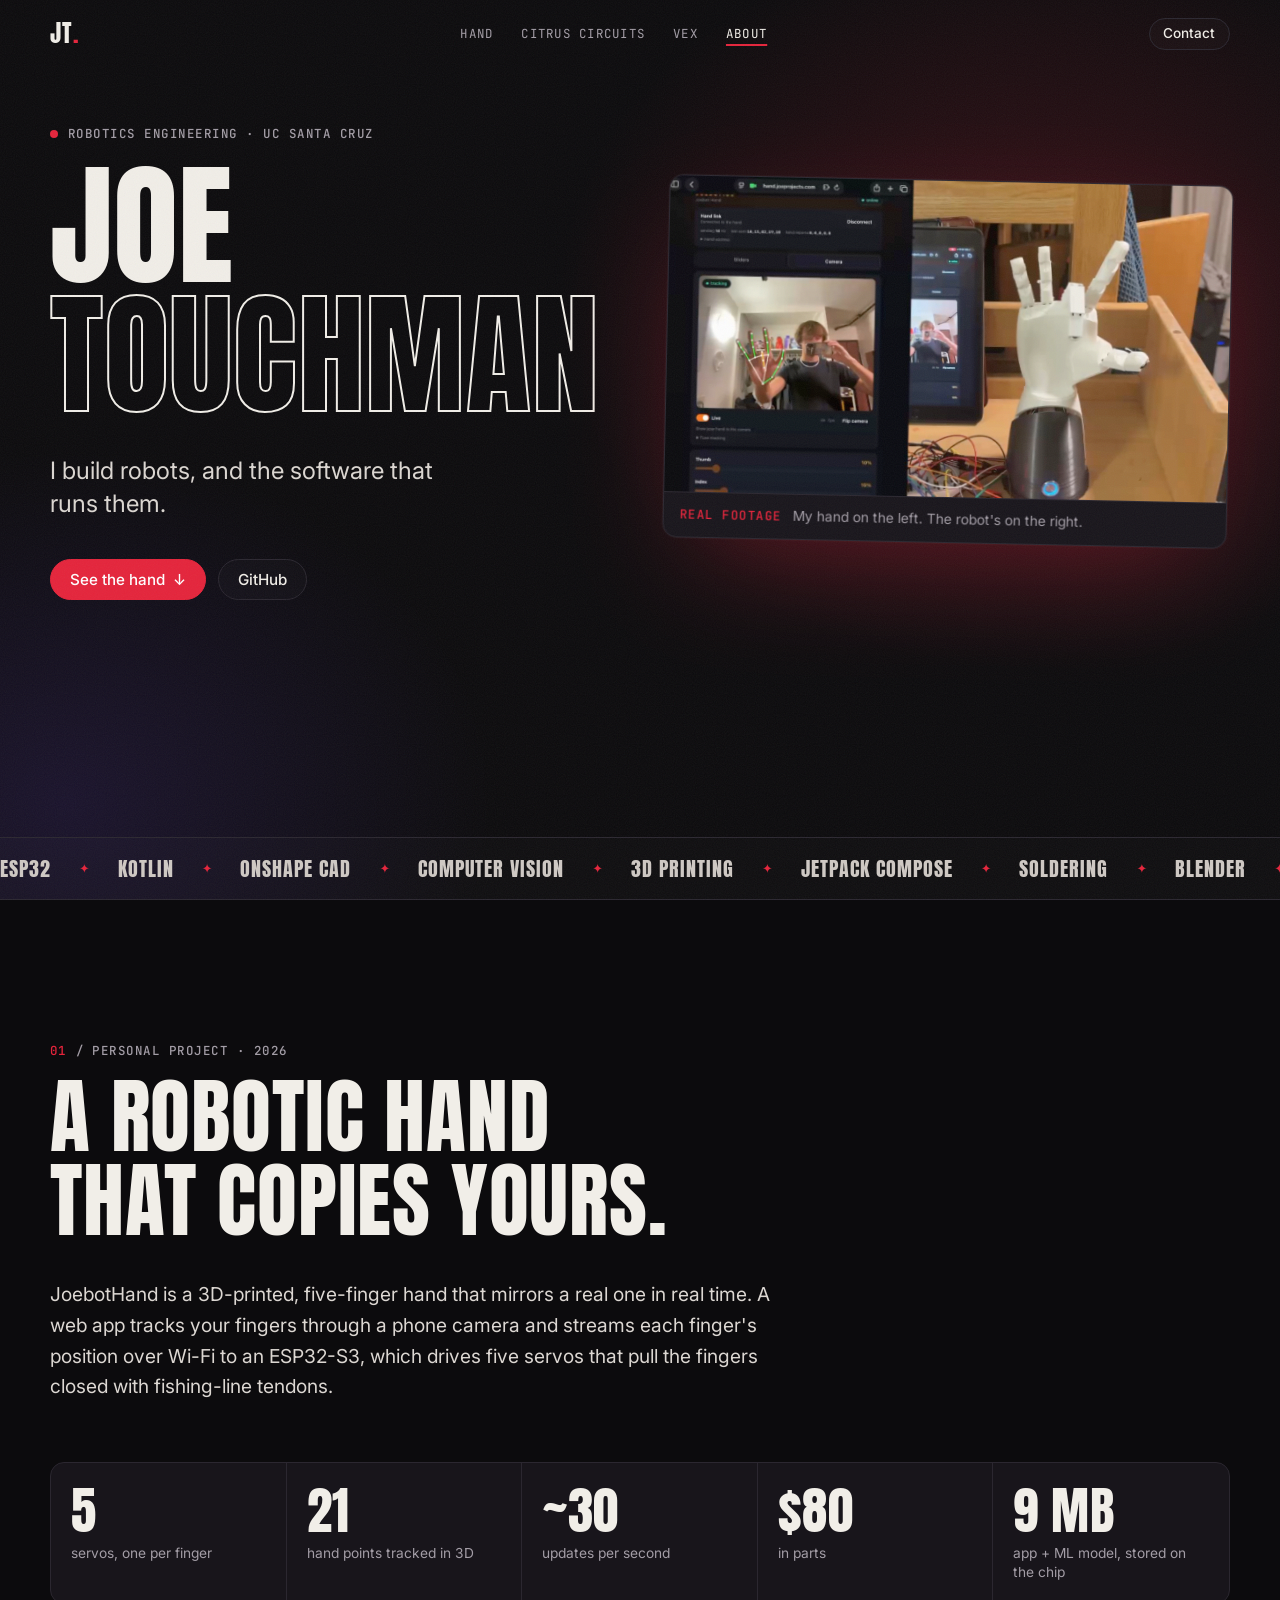
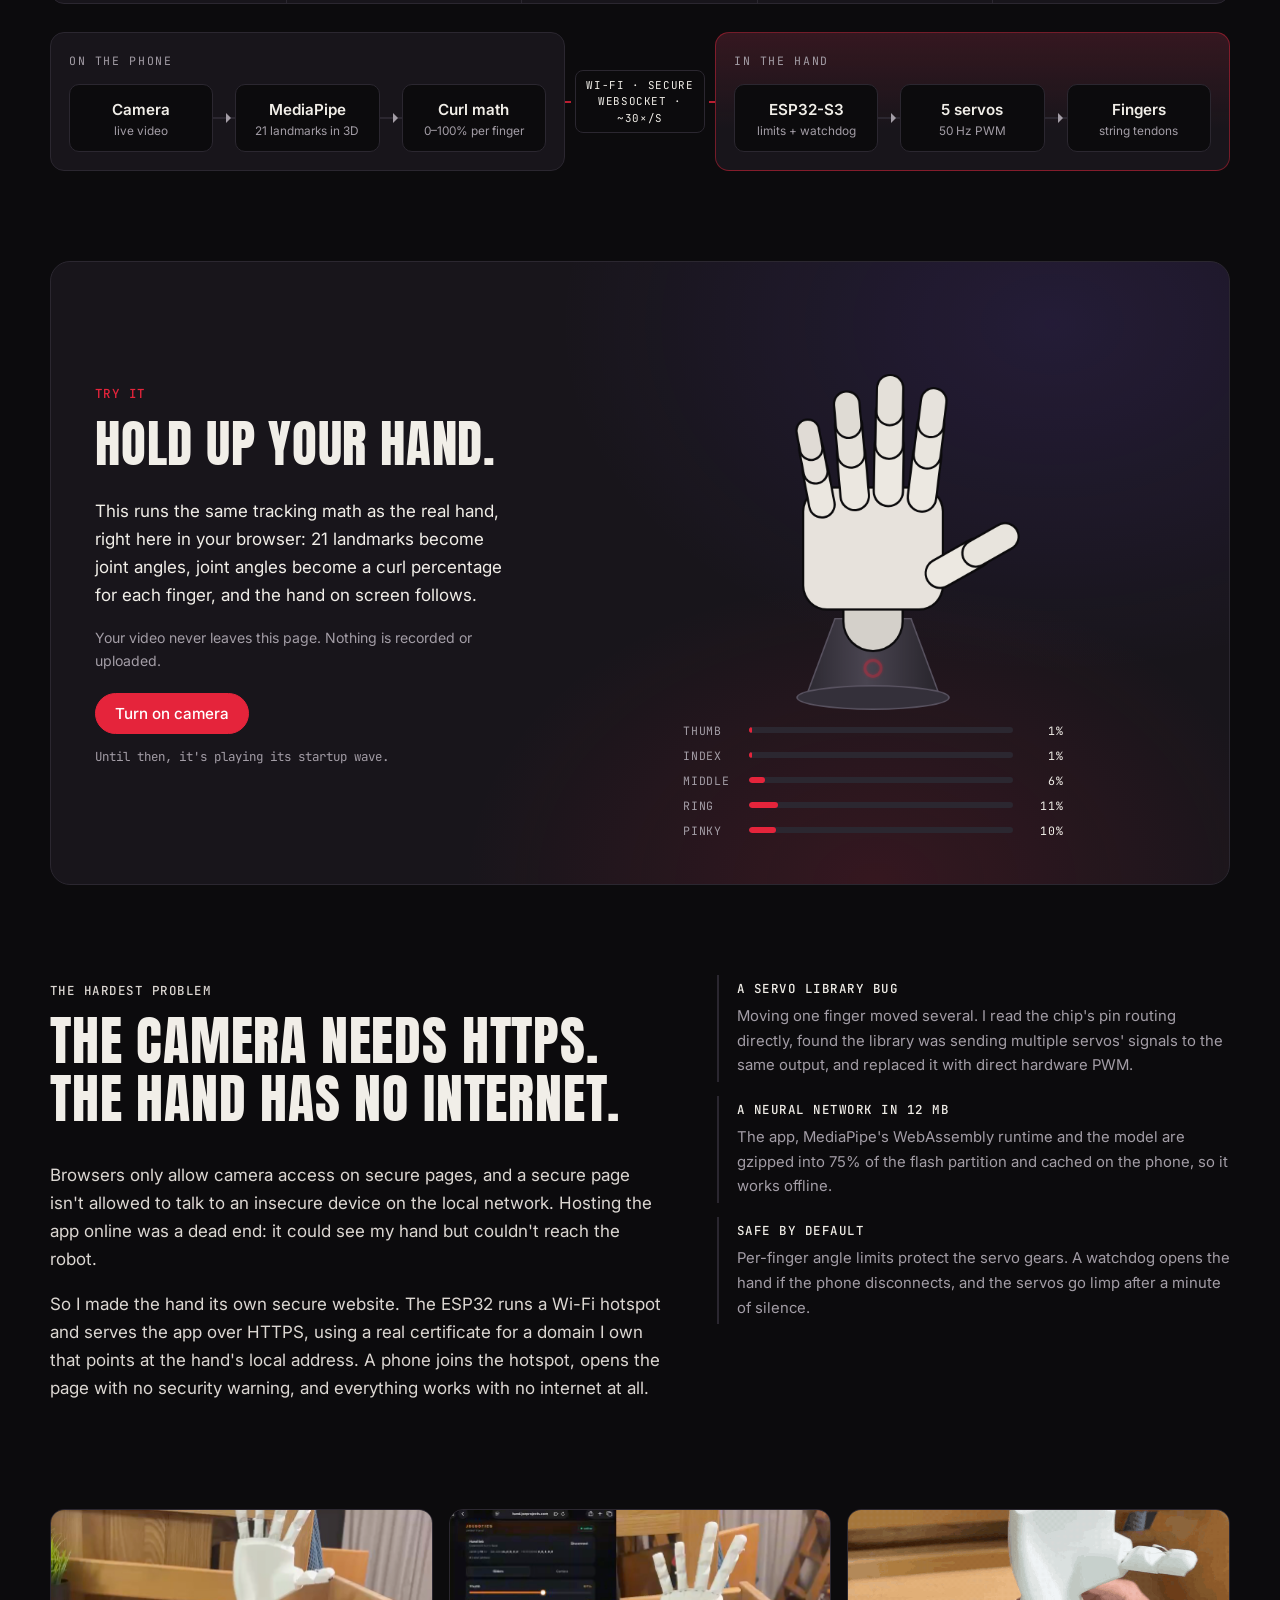
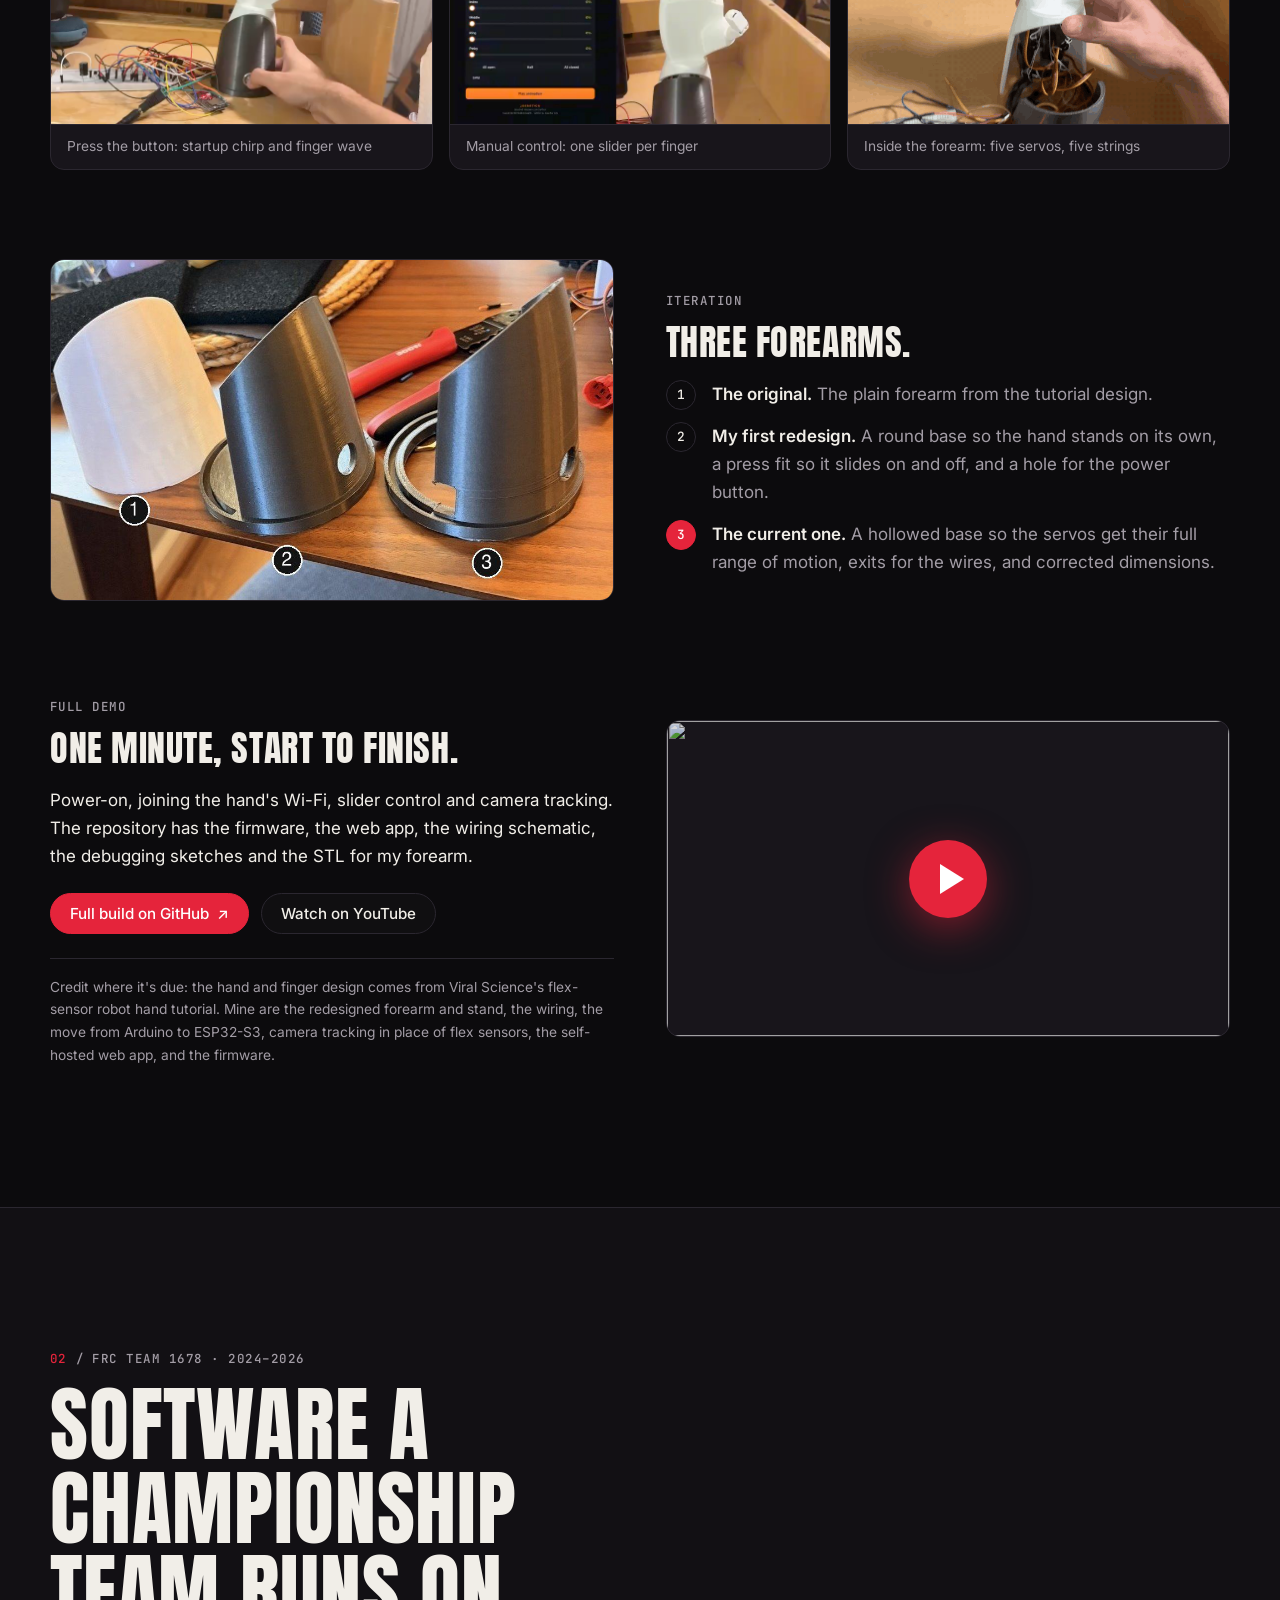
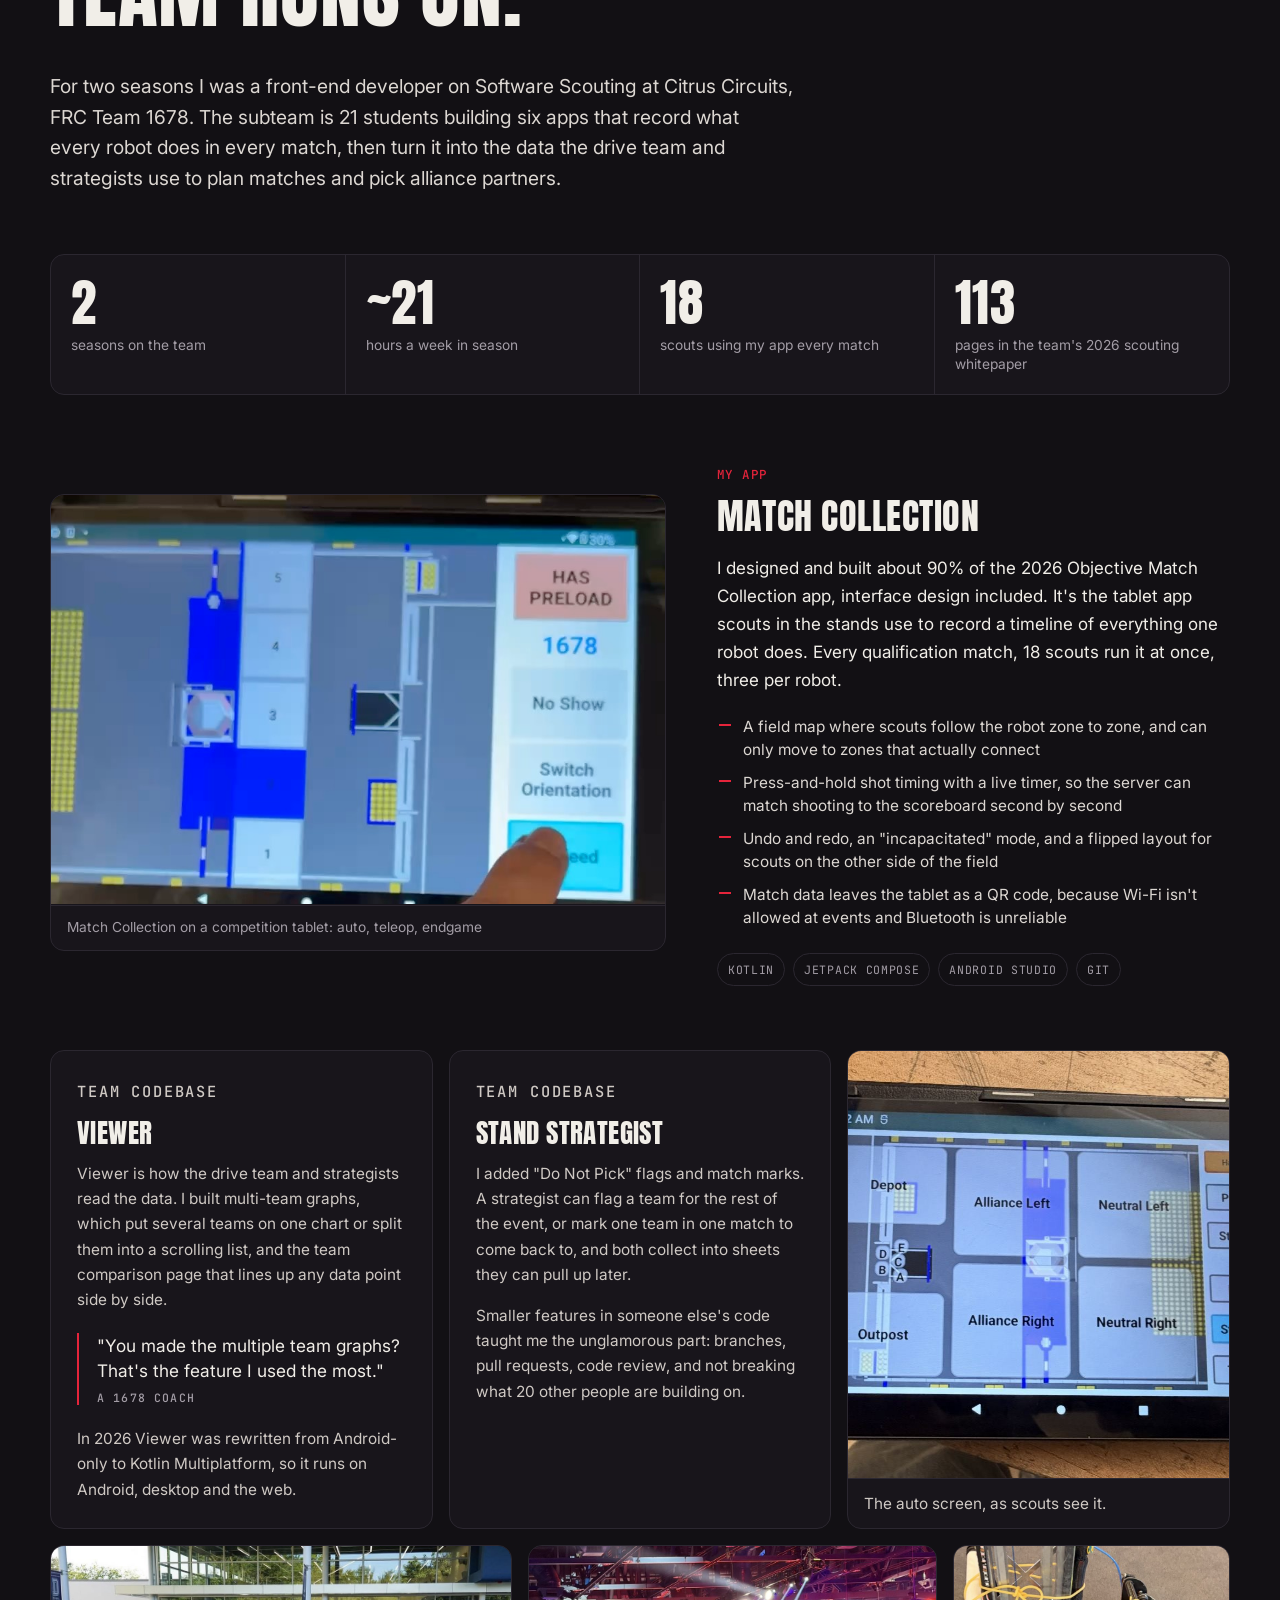
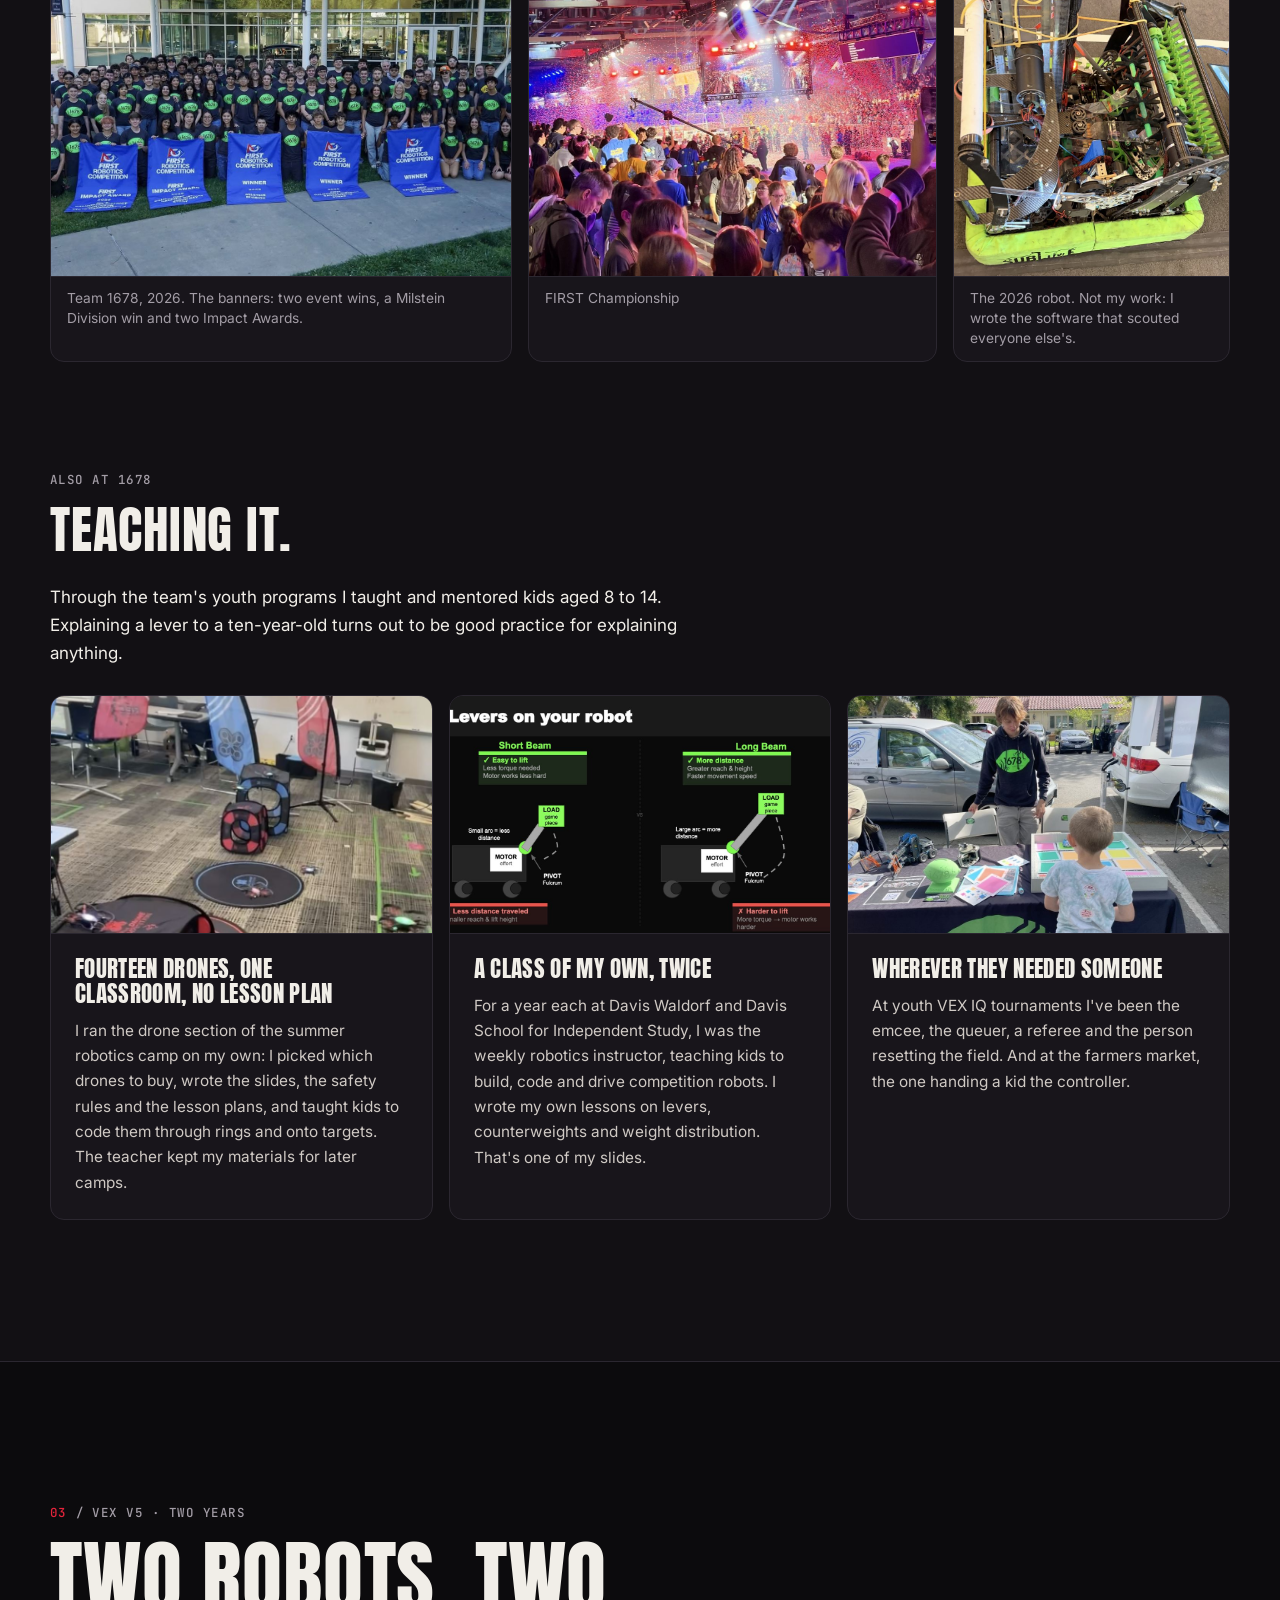
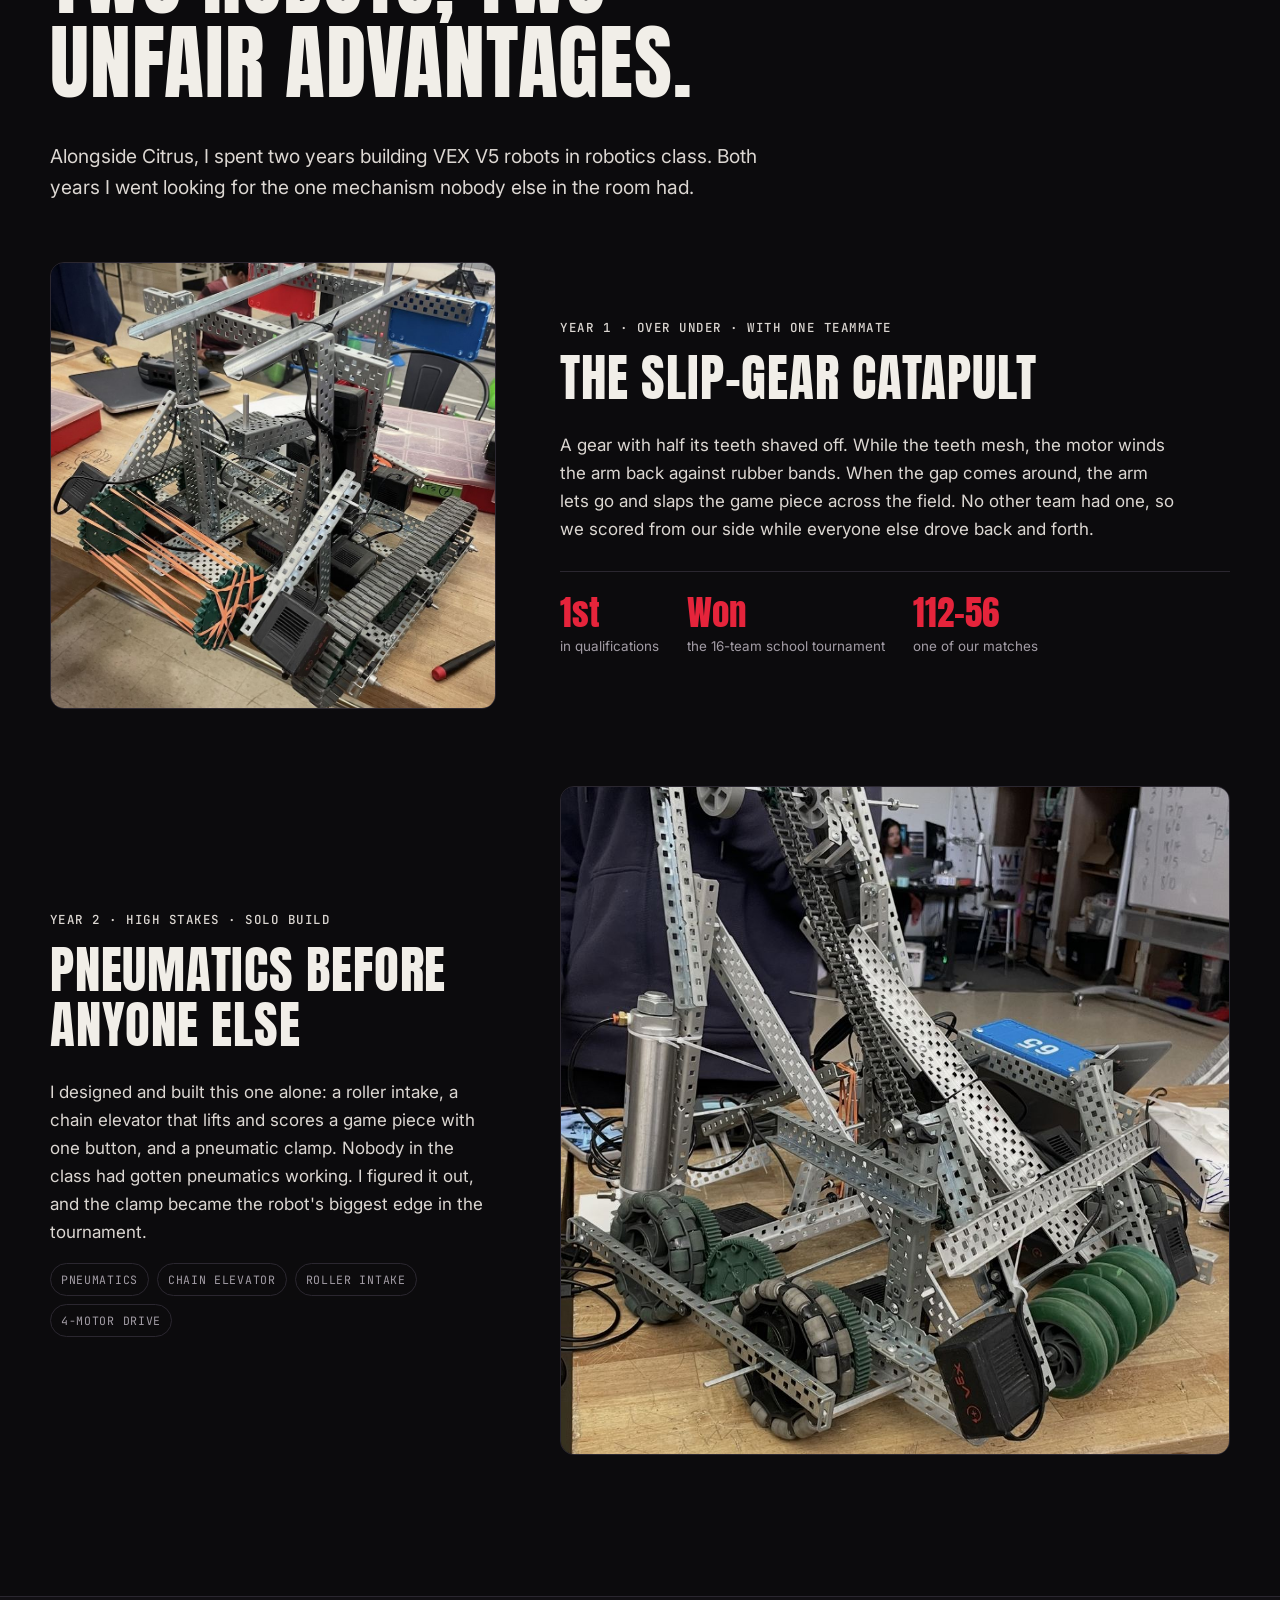
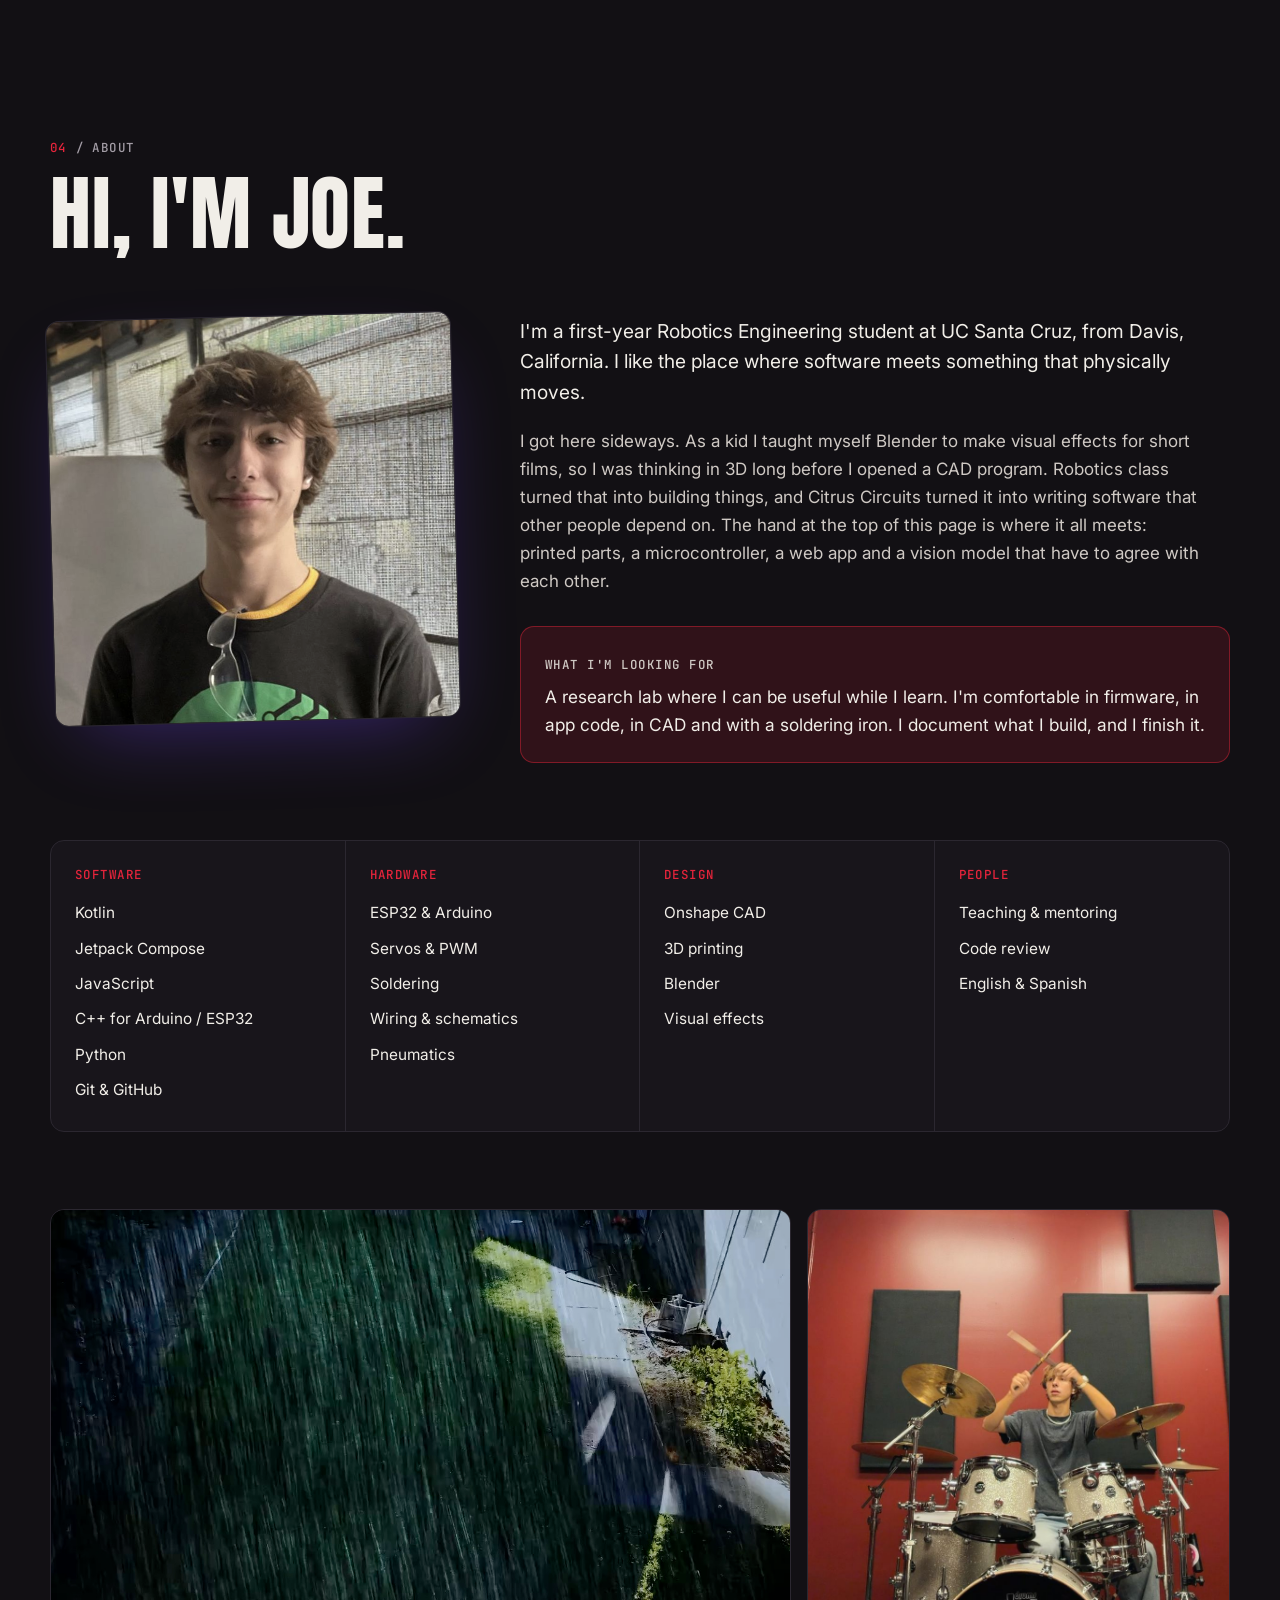
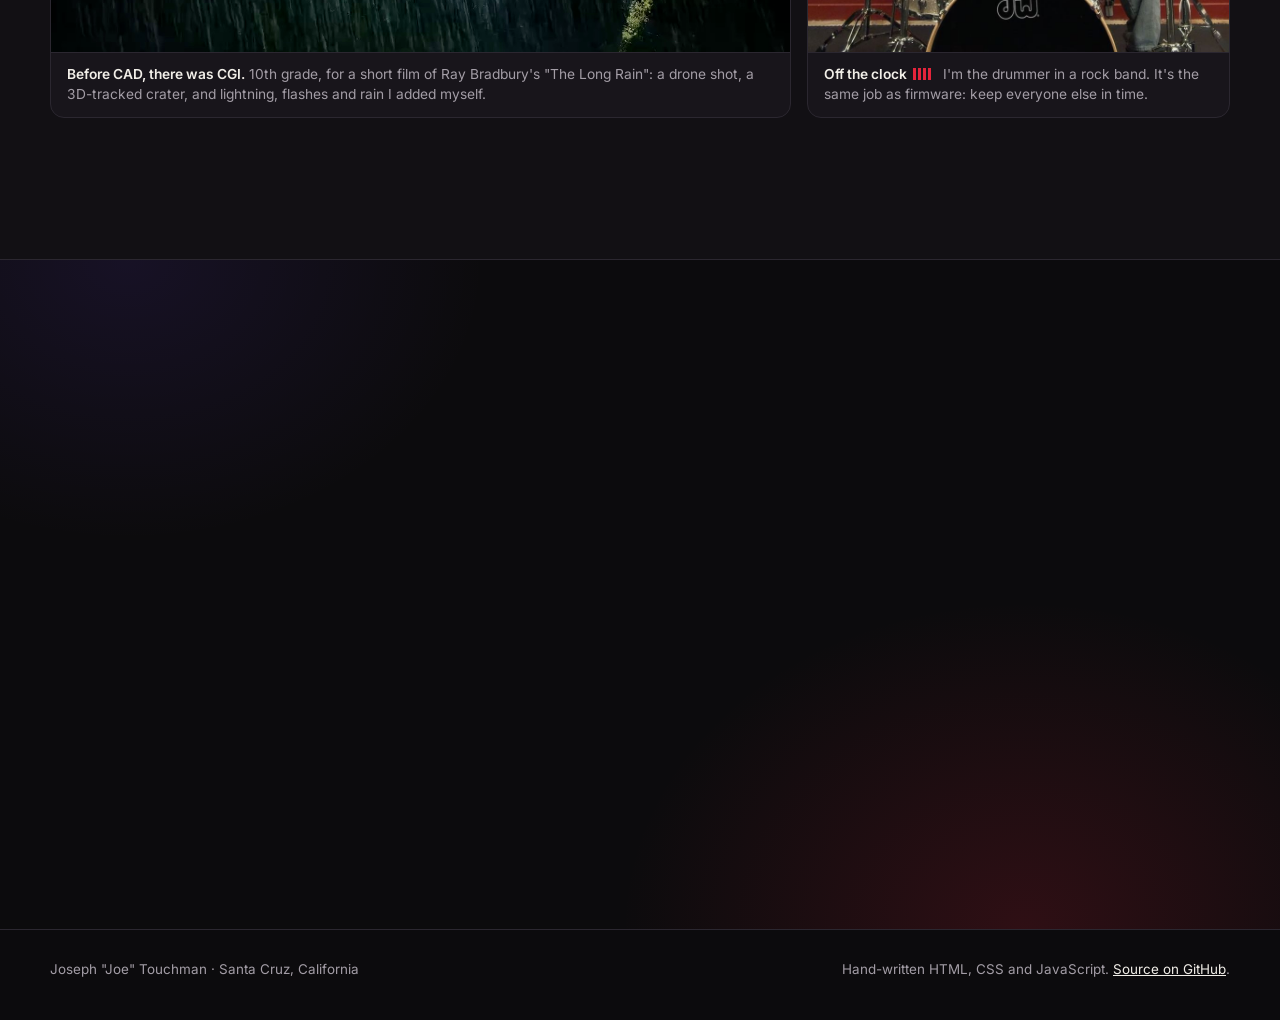
==== index.html @ 995a7f13 "Build the site: hero, JoebotHand, Citrus Circuits, VEX, about, contact Single static page in plain H" ====
<!doctype html>
<html lang="en">
<head>
  <meta charset="utf-8">
  <meta name="viewport" content="width=device-width, initial-scale=1">
  <title>Joe Touchman · Robotics</title>
  <meta name="description" content="Joe Touchman is a Robotics Engineering student at UC Santa Cruz. He built a robotic hand that copies yours in real time, and scouting software for FRC Team 1678 Citrus Circuits.">
  <link rel="canonical" href="https://joetouchman.com/">
  <meta property="og:type" content="website">
  <meta property="og:title" content="Joe Touchman · Robotics">
  <meta property="og:description" content="Robotics Engineering at UC Santa Cruz. I build robots, and the software that runs them.">
  <meta property="og:url" content="https://joetouchman.com/">
  <meta property="og:image" content="https://joetouchman.com/assets/img/og.jpg">
  <meta name="twitter:card" content="summary_large_image">
  <meta name="theme-color" content="#0c0b0d">
  <link rel="icon" href="data:image/svg+xml,%3Csvg xmlns='http://www.w3.org/2000/svg' viewBox='0 0 64 64'%3E%3Crect width='64' height='64' rx='12' fill='%230c0b0d'/%3E%3Ctext x='32' y='44' font-family='Impact,Arial Black,sans-serif' font-size='34' text-anchor='middle' fill='%23f1eee8'%3EJT%3C/text%3E%3Crect x='12' y='52' width='40' height='4' fill='%23e5243b'/%3E%3C/svg%3E">
  <link rel="preconnect" href="https://fonts.googleapis.com">
  <link rel="preconnect" href="https://fonts.gstatic.com" crossorigin>
  <link href="https://fonts.googleapis.com/css2?family=Anton&family=Inter:wght@400;500;600&family=JetBrains+Mono:wght@400;500&display=swap" rel="stylesheet">
  <link rel="stylesheet" href="css/style.css">
</head>
<body>
  <a class="skip" href="#hand">Skip to projects</a>
  <div class="progress" aria-hidden="true"><span id="progressBar"></span></div>

  <header class="nav" id="nav">
    <a class="nav__logo" href="#top" aria-label="Joe Touchman, back to top">JT<span>.</span></a>
    <nav class="nav__links" aria-label="Sections">
      <a href="#hand">Hand</a>
      <a href="#citrus">Citrus Circuits</a>
      <a href="#vex">VEX</a>
      <a href="#about">About</a>
    </nav>
    <a class="btn btn--small" href="#contact">Contact</a>
  </header>

  <main id="top">

    <!-- ============ HERO ============ -->
    <section class="hero">
      <div class="hero__glow" aria-hidden="true"></div>
      <div class="wrap hero__grid">
        <div class="hero__text">
          <p class="eyebrow"><span class="dot"></span>Robotics Engineering · UC Santa Cruz</p>
          <h1 class="hero__name">
            <span class="line"><span>Joe</span></span>
            <span class="line line--outline"><span>Touchman</span></span>
          </h1>
          <p class="hero__tag">I build robots, and the software that runs them.</p>
          <div class="hero__cta">
            <a class="btn btn--primary" href="#hand">See the hand <span aria-hidden="true">↓</span></a>
            <a class="btn" href="https://github.com/JoeTouchman" target="_blank" rel="noopener">GitHub</a>
            <a class="btn" data-link="email" hidden>Email</a>
            <a class="btn" data-link="resume" hidden target="_blank" rel="noopener">Resume</a>
          </div>
        </div>

        <figure class="hero__media frame">
          <video class="loop" autoplay muted loop playsinline preload="auto" poster="assets/video/hand-hero.jpg"
                 aria-label="Left: a phone app tracking my hand through its camera. Right: the robotic hand copying the same pose.">
            <source src="assets/video/hand-hero.mp4" type="video/mp4">
          </video>
          <figcaption><span class="tag">Real footage</span> My hand on the left. The robot's on the right.</figcaption>
        </figure>
      </div>

      <div class="ticker" aria-hidden="true">
        <div class="ticker__track">
          <span>ESP32</span><i>✦</i><span>Kotlin</span><i>✦</i><span>Onshape CAD</span><i>✦</i><span>Computer vision</span><i>✦</i><span>3D printing</span><i>✦</i><span>Jetpack Compose</span><i>✦</i><span>Soldering</span><i>✦</i><span>Blender</span><i>✦</i><span>Teaching</span><i>✦</i><span>Drums</span><i>✦</i>
          <span>ESP32</span><i>✦</i><span>Kotlin</span><i>✦</i><span>Onshape CAD</span><i>✦</i><span>Computer vision</span><i>✦</i><span>3D printing</span><i>✦</i><span>Jetpack Compose</span><i>✦</i><span>Soldering</span><i>✦</i><span>Blender</span><i>✦</i><span>Teaching</span><i>✦</i><span>Drums</span><i>✦</i>
        </div>
      </div>
    </section>

    <!-- ============ 01 HAND ============ -->
    <section class="section" id="hand">
      <div class="wrap">
        <header class="section__head reveal">
          <p class="index">01 <span>/ Personal project · 2026</span></p>
          <h2>A robotic hand that copies yours.</h2>
          <p class="lead">JoebotHand is a 3D-printed, five-finger hand that mirrors a real one in real time. A web app tracks your fingers through a phone camera and streams each finger's position over Wi-Fi to an ESP32-S3, which drives five servos that pull the fingers closed with fishing-line tendons.</p>
        </header>

        <ul class="stats reveal">
          <li><b data-count="5">5</b><span>servos, one per finger</span></li>
          <li><b data-count="21">21</b><span>hand points tracked in 3D</span></li>
          <li><b data-count="30" data-prefix="~">~30</b><span>updates per second</span></li>
          <li><b data-count="80" data-prefix="$">$80</b><span>in parts</span></li>
          <li><b data-count="9" data-suffix=" MB">9 MB</b><span>app + ML model, stored on the chip</span></li>
        </ul>

        <!-- pipeline -->
        <div class="flow reveal" role="img" aria-label="How it works: the phone camera feeds MediaPipe, which finds 21 hand landmarks. A curl calculation turns them into 0 to 100 percent per finger. That goes over Wi-Fi on a secure WebSocket about 30 times a second to the ESP32-S3, which drives five servos that pull the fingers with strings.">
          <div class="flow__lane">
            <p class="flow__title">On the phone</p>
            <div class="flow__row">
              <div class="node"><b>Camera</b><span>live video</span></div>
              <div class="arrow"></div>
              <div class="node"><b>MediaPipe</b><span>21 landmarks in 3D</span></div>
              <div class="arrow"></div>
              <div class="node"><b>Curl math</b><span>0–100% per finger</span></div>
            </div>
          </div>
          <div class="flow__link"><span>Wi-Fi · secure WebSocket · ~30×/s</span></div>
          <div class="flow__lane flow__lane--hot">
            <p class="flow__title">In the hand</p>
            <div class="flow__row">
              <div class="node"><b>ESP32-S3</b><span>limits + watchdog</span></div>
              <div class="arrow"></div>
              <div class="node"><b>5 servos</b><span>50 Hz PWM</span></div>
              <div class="arrow"></div>
              <div class="node"><b>Fingers</b><span>string tendons</span></div>
            </div>
          </div>
        </div>

        <!-- live demo -->
        <div class="demo reveal" id="try">
          <div class="demo__copy">
            <p class="tag tag--hot">Try it</p>
            <h3>Hold up your hand.</h3>
            <p>This runs the same tracking math as the real hand, right here in your browser: 21 landmarks become joint angles, joint angles become a curl percentage for each finger, and the hand on screen follows.</p>
            <p class="small">Your video never leaves this page. Nothing is recorded or uploaded.</p>
            <div class="demo__buttons">
              <button class="btn btn--primary" id="demoStart" type="button">Turn on camera</button>
              <button class="btn" id="demoStop" type="button" hidden>Stop</button>
            </div>
            <p class="demo__status" id="demoStatus" role="status">Until then, it's playing its startup wave.</p>
          </div>
          <div class="demo__stage">
            <div class="demo__cam frame" id="demoCamBox" hidden>
              <canvas id="demoCam" width="640" height="480" aria-label="Your camera with the tracked hand skeleton drawn on top"></canvas>
            </div>
            <div class="demo__robot">
              <canvas id="demoRobot" width="520" height="560" aria-label="A drawing of the robotic hand that copies your finger positions"></canvas>
              <ul class="bars" id="demoBars" aria-hidden="true">
                <li><span>Thumb</span><i><b></b></i><em>0%</em></li>
                <li><span>Index</span><i><b></b></i><em>0%</em></li>
                <li><span>Middle</span><i><b></b></i><em>0%</em></li>
                <li><span>Ring</span><i><b></b></i><em>0%</em></li>
                <li><span>Pinky</span><i><b></b></i><em>0%</em></li>
              </ul>
            </div>
          </div>
        </div>

        <!-- hardest problem -->
        <div class="problem reveal">
          <div class="problem__main">
            <p class="tag">The hardest problem</p>
            <h3>The camera needs HTTPS.<br>The hand has no internet.</h3>
            <p>Browsers only allow camera access on secure pages, and a secure page isn't allowed to talk to an insecure device on the local network. Hosting the app online was a dead end: it could see my hand but couldn't reach the robot.</p>
            <p>So I made the hand its own secure website. The ESP32 runs a Wi-Fi hotspot and serves the app over HTTPS, using a real certificate for a domain I own that points at the hand's local address. A phone joins the hotspot, opens the page with no security warning, and everything works with no internet at all.</p>
          </div>
          <div class="problem__side">
            <article>
              <h4>A servo library bug</h4>
              <p>Moving one finger moved several. I read the chip's pin routing directly, found the library was sending multiple servos' signals to the same output, and replaced it with direct hardware PWM.</p>
            </article>
            <article>
              <h4>A neural network in 12 MB</h4>
              <p>The app, MediaPipe's WebAssembly runtime and the model are gzipped into 75% of the flash partition and cached on the phone, so it works offline.</p>
            </article>
            <article>
              <h4>Safe by default</h4>
              <p>Per-finger angle limits protect the servo gears. A watchdog opens the hand if the phone disconnects, and the servos go limp after a minute of silence.</p>
            </article>
          </div>
        </div>

        <!-- media -->
        <div class="media3 reveal">
          <figure class="frame">
            <video class="loop" muted loop playsinline preload="none" poster="assets/video/hand-startup.jpg" aria-label="Pressing the button on the stand: the hand plays its startup wave.">
              <source src="assets/video/hand-startup.mp4" type="video/mp4">
            </video>
            <figcaption>Press the button: startup chirp and finger wave</figcaption>
          </figure>
          <figure class="frame">
            <video class="loop" muted loop playsinline preload="none" poster="assets/video/hand-sliders.jpg" aria-label="Moving finger sliders in the app while the robotic hand follows.">
              <source src="assets/video/hand-sliders.mp4" type="video/mp4">
            </video>
            <figcaption>Manual control: one slider per finger</figcaption>
          </figure>
          <figure class="frame">
            <img src="assets/img/hand-inside.gif" loading="lazy" width="560" height="315" alt="The hand lifted off the forearm, showing the five servos and their wiring inside.">
            <figcaption>Inside the forearm: five servos, five strings</figcaption>
          </figure>
        </div>

        <!-- iterations -->
        <div class="split reveal">
          <figure class="frame">
            <img src="assets/img/forearm-versions.jpg" loading="lazy" width="1012" height="612" alt="Three 3D-printed forearms side by side, numbered 1 to 3.">
          </figure>
          <div>
            <p class="tag">Iteration</p>
            <h3>Three forearms.</h3>
            <ol class="steps">
              <li><b>The original.</b> The plain forearm from the tutorial design.</li>
              <li><b>My first redesign.</b> A round base so the hand stands on its own, a press fit so it slides on and off, and a hole for the power button.</li>
              <li><b>The current one.</b> A hollowed base so the servos get their full range of motion, exits for the wires, and corrected dimensions.</li>
            </ol>
          </div>
        </div>

        <!-- video + links -->
        <div class="split split--flip reveal">
          <div>
            <p class="tag">Full demo</p>
            <h3>One minute, start to finish.</h3>
            <p>Power-on, joining the hand's Wi-Fi, slider control and camera tracking. The repository has the firmware, the web app, the wiring schematic, the debugging sketches and the STL for my forearm.</p>
            <div class="row">
              <a class="btn btn--primary" href="https://github.com/JoeTouchman/JoebotHand" target="_blank" rel="noopener">Full build on GitHub <span aria-hidden="true">↗</span></a>
              <a class="btn" href="https://youtu.be/8RsPFerTg4E" target="_blank" rel="noopener">Watch on YouTube</a>
            </div>
            <p class="credit">Credit where it's due: the hand and finger design comes from Viral Science's flex-sensor robot hand tutorial. Mine are the redesigned forearm and stand, the wiring, the move from Arduino to ESP32-S3, camera tracking in place of flex sensors, the self-hosted web app, and the firmware.</p>
          </div>
          <button class="yt frame" type="button" data-yt="8RsPFerTg4E" aria-label="Play the JoebotHand demo video">
            <img src="https://i.ytimg.com/vi/8RsPFerTg4E/maxresdefault.jpg" loading="lazy" alt="">
            <span class="yt__play" aria-hidden="true"></span>
          </button>
        </div>
      </div>
    </section>

    <!-- ============ 02 CITRUS ============ -->
    <section class="section section--alt" id="citrus">
      <div class="wrap">
        <header class="section__head reveal">
          <p class="index">02 <span>/ FRC Team 1678 · 2024–2026</span></p>
          <h2>Software a championship team runs on.</h2>
          <p class="lead">For two seasons I was a front-end developer on Software Scouting at Citrus Circuits, FRC Team 1678. The subteam is 21 students building six apps that record what every robot does in every match, then turn it into the data the drive team and strategists use to plan matches and pick alliance partners.</p>
        </header>

        <ul class="stats stats--4 reveal">
          <li><b data-count="2">2</b><span>seasons on the team</span></li>
          <li><b data-count="21" data-prefix="~">~21</b><span>hours a week in season</span></li>
          <li><b data-count="18">18</b><span>scouts using my app every match</span></li>
          <li><b data-count="113">113</b><span>pages in the team's 2026 scouting whitepaper</span></li>
        </ul>

        <div class="feature reveal">
          <figure class="frame">
            <video class="loop" muted loop playsinline preload="none" poster="assets/video/match-collection.jpg" aria-label="Using the Match Collection app on a tablet: tapping field zones in auto, holding the shoot button in teleop, then the endgame screen.">
              <source src="assets/video/match-collection.mp4" type="video/mp4">
            </video>
            <figcaption>Match Collection on a competition tablet: auto, teleop, endgame</figcaption>
          </figure>
          <div>
            <p class="tag tag--hot">My app</p>
            <h3>Match Collection</h3>
            <p>I designed and built about 90% of the 2026 Objective Match Collection app, interface design included. It's the tablet app scouts in the stands use to record a timeline of everything one robot does. Every qualification match, 18 scouts run it at once, three per robot.</p>
            <ul class="ticks">
              <li>A field map where scouts follow the robot zone to zone, and can only move to zones that actually connect</li>
              <li>Press-and-hold shot timing with a live timer, so the server can match shooting to the scoreboard second by second</li>
              <li>Undo and redo, an "incapacitated" mode, and a flipped layout for scouts on the other side of the field</li>
              <li>Match data leaves the tablet as a QR code, because Wi-Fi isn't allowed at events and Bluetooth is unreliable</li>
            </ul>
            <p class="chips"><span>Kotlin</span><span>Jetpack Compose</span><span>Android Studio</span><span>Git</span></p>
          </div>
        </div>

        <div class="cards reveal">
          <article class="card">
            <p class="tag">Team codebase</p>
            <h3>Viewer</h3>
            <p>Viewer is how the drive team and strategists read the data. I built multi-team graphs, which put several teams on one chart or split them into a scrolling list, and the team comparison page that lines up any data point side by side.</p>
            <blockquote>"You made the multiple team graphs? That's the feature I used the most."<cite>A 1678 coach</cite></blockquote>
            <p class="small">In 2026 Viewer was rewritten from Android-only to Kotlin Multiplatform, so it runs on Android, desktop and the web.</p>
          </article>
          <article class="card">
            <p class="tag">Team codebase</p>
            <h3>Stand Strategist</h3>
            <p>I added "Do Not Pick" flags and match marks. A strategist can flag a team for the rest of the event, or mark one team in one match to come back to, and both collect into sheets they can pull up later.</p>
            <p class="small">Smaller features in someone else's code taught me the unglamorous part: branches, pull requests, code review, and not breaking what 20 other people are building on.</p>
          </article>
          <article class="card card--photo">
            <img src="assets/img/mc-tablet.jpg" loading="lazy" width="1141" height="779" alt="A tablet running the Match Collection auto screen, showing the field divided into zones.">
            <p class="small">The auto screen, as scouts see it.</p>
          </article>
        </div>

        <div class="gallery reveal">
          <figure class="frame">
            <img src="assets/img/team-2026.jpg" loading="lazy" width="1200" height="792" alt="The 2026 Citrus Circuits team posing with five blue FIRST Robotics Competition banners.">
            <figcaption>Team 1678, 2026. The banners: two event wins, a Milstein Division win and two Impact Awards.</figcaption>
          </figure>
          <figure class="frame">
            <img src="assets/img/worlds.jpg" loading="lazy" width="1200" height="897" alt="Confetti falling over the crowd at the FIRST Championship.">
            <figcaption>FIRST Championship</figcaption>
          </figure>
          <figure class="frame">
            <img src="assets/img/robot-2026.jpg" loading="lazy" width="900" height="996" alt="The 2026 Citrus Circuits robot, seen from above.">
            <figcaption>The 2026 robot. Not my work: I wrote the software that scouted everyone else's.</figcaption>
          </figure>
        </div>

        <header class="sub reveal">
          <p class="tag">Also at 1678</p>
          <h3>Teaching it.</h3>
          <p>Through the team's youth programs I taught and mentored kids aged 8 to 14. Explaining a lever to a ten-year-old turns out to be good practice for explaining anything.</p>
        </header>

        <div class="cards cards--teach reveal">
          <article class="card">
            <img src="assets/img/drone-course.jpg" loading="lazy" width="800" height="1070" alt="A classroom drone course with arches, hoops and landing pads.">
            <h3>Fourteen drones, one classroom, no lesson plan</h3>
            <p>I ran the drone section of the summer robotics camp on my own: I picked which drones to buy, wrote the slides, the safety rules and the lesson plans, and taught kids to code them through rings and onto targets. The teacher kept my materials for later camps.</p>
          </article>
          <article class="card">
            <img src="assets/img/slide-levers.jpg" loading="lazy" width="1200" height="675" alt="One of my slides: a short arm is easy to lift but travels less, a long arm reaches further but needs more torque.">
            <h3>A class of my own, twice</h3>
            <p>For a year each at Davis Waldorf and Davis School for Independent Study, I was the weekly robotics instructor, teaching kids to build, code and drive competition robots. I wrote my own lessons on levers, counterweights and weight distribution. That's one of my slides.</p>
          </article>
          <article class="card">
            <img src="assets/img/outreach-market.jpg" loading="lazy" width="1000" height="741" alt="Me running a Citrus Circuits robotics table at a farmers market.">
            <h3>Wherever they needed someone</h3>
            <p>At youth VEX IQ tournaments I've been the emcee, the queuer, a referee and the person resetting the field. And at the farmers market, the one handing a kid the controller.</p>
          </article>
        </div>
      </div>
    </section>

    <!-- ============ 03 VEX ============ -->
    <section class="section" id="vex">
      <div class="wrap">
        <header class="section__head reveal">
          <p class="index">03 <span>/ VEX V5 · Two years</span></p>
          <h2>Two robots, two unfair advantages.</h2>
          <p class="lead">Alongside Citrus, I spent two years building VEX V5 robots in robotics class. Both years I went looking for the one mechanism nobody else in the room had.</p>
        </header>

        <div class="vex reveal">
          <article class="vexcard">
            <figure class="frame"><img src="assets/img/vex-y1.jpg" loading="lazy" width="1000" height="1121" alt="A VEX robot with tank treads and a rubber-band catapult."></figure>
            <div>
              <p class="tag">Year 1 · Over Under · with one teammate</p>
              <h3>The slip-gear catapult</h3>
              <p>A gear with half its teeth shaved off. While the teeth mesh, the motor winds the arm back against rubber bands. When the gap comes around, the arm lets go and slaps the game piece across the field. No other team had one, so we scored from our side while everyone else drove back and forth.</p>
              <ul class="results">
                <li><b>1st</b><span>in qualifications</span></li>
                <li><b>Won</b><span>the 16-team school tournament</span></li>
                <li><b>112–56</b><span>one of our matches</span></li>
              </ul>
            </div>
          </article>
          <article class="vexcard vexcard--flip">
            <figure class="frame"><img src="assets/img/vex-y2.jpg" loading="lazy" width="1000" height="1204" alt="A VEX robot with a chain elevator, a roller intake and a pneumatic cylinder."></figure>
            <div>
              <p class="tag">Year 2 · High Stakes · solo build</p>
              <h3>Pneumatics before anyone else</h3>
              <p>I designed and built this one alone: a roller intake, a chain elevator that lifts and scores a game piece with one button, and a pneumatic clamp. Nobody in the class had gotten pneumatics working. I figured it out, and the clamp became the robot's biggest edge in the tournament.</p>
              <p class="chips"><span>Pneumatics</span><span>Chain elevator</span><span>Roller intake</span><span>4-motor drive</span></p>
            </div>
          </article>
        </div>
      </div>
    </section>

    <!-- ============ 04 ABOUT ============ -->
    <section class="section section--alt" id="about">
      <div class="wrap">
        <header class="section__head reveal">
          <p class="index">04 <span>/ About</span></p>
          <h2>Hi, I'm Joe.</h2>
        </header>

        <div class="about reveal">
          <figure class="about__photo frame">
            <img src="assets/img/portrait.jpg" loading="lazy" width="720" height="720" alt="Joe Touchman in a Citrus Circuits 1678 shirt.">
          </figure>
          <div class="about__text">
            <p class="lead">I'm a first-year Robotics Engineering student at UC Santa Cruz, from Davis, California. I like the place where software meets something that physically moves.</p>
            <p>I got here sideways. As a kid I taught myself Blender to make visual effects for short films, so I was thinking in 3D long before I opened a CAD program. Robotics class turned that into building things, and Citrus Circuits turned it into writing software that other people depend on. The hand at the top of this page is where it all meets: printed parts, a microcontroller, a web app and a vision model that have to agree with each other.</p>
            <div class="looking">
              <p class="tag tag--hot">What I'm looking for</p>
              <p>A research lab where I can be useful while I learn. I'm comfortable in firmware, in app code, in CAD and with a soldering iron. I document what I build, and I finish it.</p>
            </div>
          </div>
        </div>

        <div class="toolbox reveal">
          <div>
            <h4>Software</h4>
            <ul><li>Kotlin</li><li>Jetpack Compose</li><li>JavaScript</li><li>C++ for Arduino / ESP32</li><li>Python</li><li>Git &amp; GitHub</li></ul>
          </div>
          <div>
            <h4>Hardware</h4>
            <ul><li>ESP32 &amp; Arduino</li><li>Servos &amp; PWM</li><li>Soldering</li><li>Wiring &amp; schematics</li><li>Pneumatics</li></ul>
          </div>
          <div>
            <h4>Design</h4>
            <ul><li>Onshape CAD</li><li>3D printing</li><li>Blender</li><li>Visual effects</li></ul>
          </div>
          <div>
            <h4>People</h4>
            <ul><li>Teaching &amp; mentoring</li><li>Code review</li><li>English &amp; Spanish</li></ul>
          </div>
        </div>

        <div class="offclock reveal">
          <figure class="frame offclock__vfx">
            <video class="loop" muted loop playsinline preload="none" poster="assets/video/vfx-lightning.jpg" aria-label="A drone shot of me being struck by computer-generated lightning in the rain.">
              <source src="assets/video/vfx-lightning.mp4" type="video/mp4">
            </video>
            <figcaption><b>Before CAD, there was CGI.</b> 10th grade, for a short film of Ray Bradbury's "The Long Rain": a drone shot, a 3D-tracked crater, and lightning, flashes and rain I added myself.</figcaption>
          </figure>
          <figure class="frame offclock__drums">
            <img src="assets/img/drums.jpg" loading="lazy" width="900" height="1125" alt="Joe playing a drum kit.">
            <figcaption><b>Off the clock</b><span class="eq" aria-hidden="true"><i></i><i></i><i></i><i></i></span> I'm the drummer in a rock band. It's the same job as firmware: keep everyone else in time.</figcaption>
          </figure>
        </div>
      </div>
    </section>

    <!-- ============ CONTACT ============ -->
    <section class="section contact" id="contact">
      <div class="wrap reveal">
        <p class="index">05 <span>/ Contact</span></p>
        <h2>Let's talk.</h2>
        <p class="lead">If you're reading this because I emailed you, thank you for clicking. A reply to that email is the best way to reach me.</p>
        <div class="row">
          <a class="btn btn--primary" data-link="email" hidden>Email me</a>
          <a class="btn" href="https://github.com/JoeTouchman" target="_blank" rel="noopener">GitHub <span aria-hidden="true">↗</span></a>
          <a class="btn" href="https://youtu.be/8RsPFerTg4E" target="_blank" rel="noopener">Hand demo <span aria-hidden="true">↗</span></a>
          <a class="btn" data-link="linkedin" hidden target="_blank" rel="noopener">LinkedIn <span aria-hidden="true">↗</span></a>
          <a class="btn" data-link="resume" hidden target="_blank" rel="noopener">Resume (PDF)</a>
        </div>
      </div>
    </section>
  </main>

  <footer class="footer">
    <div class="wrap">
      <p>Joseph "Joe" Touchman · Santa Cruz, California</p>
      <p>Hand-written HTML, CSS and JavaScript. <a href="https://github.com/JoeTouchman/joetouchman.com" target="_blank" rel="noopener">Source on GitHub</a>.</p>
    </div>
  </footer>

  <script src="js/main.js" defer></script>
  <script src="js/hand-demo.js" type="module"></script>
</body>
</html>
---- css/style.css ----
/* joetouchman.com
   Palette: near-black, bone white, one crimson accent, a little violet in the glows.
   Type: Anton (display), Inter (body), JetBrains Mono (labels). */

:root {
  --bg: #0c0b0d;
  --bg-alt: #121014;
  --surface: #18151b;
  --line: #2b2730;
  --text: #f1eee8;
  --muted: #a39da6;
  --accent: #e5243b;
  --accent-soft: rgba(229, 36, 59, .14);
  --violet: #7a4bff;
  --radius: 14px;
  --wrap: 1180px;
  --display: "Anton", "Impact", "Arial Narrow Bold", sans-serif;
  --body: "Inter", system-ui, -apple-system, "Segoe UI", sans-serif;
  --mono: "JetBrains Mono", ui-monospace, "SF Mono", Menlo, monospace;
}

*, *::before, *::after { box-sizing: border-box; }
html { scroll-behavior: smooth; scroll-padding-top: 84px; -webkit-text-size-adjust: 100%; }
body {
  margin: 0;
  background: var(--bg);
  color: var(--text);
  font-family: var(--body);
  font-size: 17px;
  line-height: 1.65;
  -webkit-font-smoothing: antialiased;
  overflow-x: hidden;
}
/* film grain over everything, very faint */
body::after {
  content: "";
  position: fixed; inset: 0;
  pointer-events: none;
  z-index: 100;
  opacity: .06;
  background-image: url("data:image/svg+xml,%3Csvg xmlns='http://www.w3.org/2000/svg' width='220' height='220'%3E%3Cfilter id='n'%3E%3CfeTurbulence type='fractalNoise' baseFrequency='.9' numOctaves='2' stitchTiles='stitch'/%3E%3C/filter%3E%3Crect width='100%25' height='100%25' filter='url(%23n)'/%3E%3C/svg%3E");
}
img, video, canvas { display: block; max-width: 100%; height: auto; }
a { color: inherit; }
p { margin: 0 0 1em; }
h1, h2, h3, h4 { margin: 0; font-weight: 400; }
ul, ol { margin: 0; padding: 0; list-style: none; }
::selection { background: var(--accent); color: #fff; }
:focus-visible { outline: 2px solid var(--accent); outline-offset: 3px; border-radius: 4px; }

.wrap { width: min(var(--wrap), 100% - 48px); margin-inline: auto; }
.skip { position: absolute; left: -999px; top: 8px; background: var(--text); color: var(--bg); padding: 8px 14px; border-radius: 8px; z-index: 200; }
.skip:focus { left: 8px; }

/* ---------- type ---------- */
h2 {
  font-family: var(--display);
  text-transform: uppercase;
  font-size: clamp(2.6rem, 6.4vw, 5.2rem);
  line-height: 1.02;
  letter-spacing: .01em;
  text-wrap: balance;
}
h3 {
  font-family: var(--display);
  text-transform: uppercase;
  font-size: clamp(1.6rem, 2.8vw, 2.3rem);
  line-height: 1.08;
  letter-spacing: .015em;
  margin-bottom: .5em;
  text-wrap: balance;
}
h4 { font-family: var(--mono); font-size: .78rem; font-weight: 500; text-transform: uppercase; letter-spacing: .12em; color: var(--muted); margin-bottom: .8em; }
.lead { font-size: clamp(1.08rem, 1.5vw, 1.28rem); line-height: 1.6; color: #dcd7d2; max-width: 62ch; }
.small { font-size: .88rem; color: var(--muted); }
.index, .eyebrow, .tag {
  font-family: var(--mono);
  font-size: .78rem;
  font-weight: 500;
  letter-spacing: .12em;
  text-transform: uppercase;
}
.index { color: var(--accent); margin-bottom: 1.1em; }
.index span { color: var(--muted); }
.tag { display: inline-block; color: var(--muted); margin-bottom: .9em; }
.tag--hot { color: var(--accent); }

/* ---------- buttons ---------- */
.btn {
  display: inline-flex; align-items: center; gap: .5em;
  padding: .78em 1.25em;
  border: 1px solid var(--line);
  border-radius: 999px;
  background: rgba(255, 255, 255, .02);
  color: var(--text);
  font: 500 .95rem/1 var(--body);
  text-decoration: none;
  cursor: pointer;
  transition: border-color .2s, background .2s, transform .2s, color .2s;
}
.btn:hover { border-color: var(--text); transform: translateY(-2px); }
.btn--primary { background: var(--accent); border-color: var(--accent); color: #fff; }
.btn--primary:hover { background: #ff3049; border-color: #ff3049; }
.btn--small { padding: .6em 1em; font-size: .85rem; }
.btn[hidden] { display: none; }
.row { display: flex; flex-wrap: wrap; gap: 12px; margin: 1.4em 0; }

/* ---------- progress + nav ---------- */
.progress { position: fixed; inset: 0 0 auto 0; height: 3px; z-index: 60; }
.progress span { display: block; height: 100%; width: 0; background: linear-gradient(90deg, var(--accent), var(--violet)); }
.nav {
  position: fixed; top: 0; left: 0; right: 0; z-index: 50;
  display: flex; align-items: center; justify-content: space-between; gap: 20px;
  padding: 14px max(24px, calc((100vw - var(--wrap)) / 2));
  transition: background .3s, border-color .3s, backdrop-filter .3s;
  border-bottom: 1px solid transparent;
}
.nav.is-stuck { background: rgba(12, 11, 13, .78); backdrop-filter: blur(14px); -webkit-backdrop-filter: blur(14px); border-color: var(--line); }
.nav__logo { font-family: var(--display); font-size: 1.5rem; letter-spacing: .04em; text-decoration: none; }
.nav__logo span { color: var(--accent); }
.nav__links { display: flex; gap: 28px; }
.nav__links a { font-family: var(--mono); font-size: .78rem; letter-spacing: .1em; text-transform: uppercase; text-decoration: none; color: var(--muted); transition: color .2s; }
.nav__links a:hover, .nav__links a.is-active { color: var(--text); }
.nav__links a.is-active { text-decoration: underline; text-decoration-color: var(--accent); text-underline-offset: 6px; text-decoration-thickness: 2px; }

/* ---------- frames (media) ---------- */
.frame {
  position: relative; margin: 0;
  border: 1px solid var(--line);
  border-radius: var(--radius);
  background: var(--surface);
  overflow: hidden;
}
.frame > img, .frame > video { width: 100%; }
.frame figcaption { padding: 12px 16px; font-size: .86rem; color: var(--muted); border-top: 1px solid var(--line); line-height: 1.45; }
.frame figcaption b { color: var(--text); font-weight: 600; }
.frame figcaption .tag { margin: 0 .6em 0 0; color: var(--accent); }

/* ---------- hero ---------- */
.hero { position: relative; min-height: 100svh; display: flex; flex-direction: column; justify-content: center; padding-top: 96px; overflow: hidden; }
.hero__glow {
  position: absolute; inset: -20%;
  background:
    radial-gradient(38% 42% at var(--mx, 72%) var(--my, 38%), rgba(229, 36, 59, .2), transparent 70%),
    radial-gradient(34% 40% at 18% 78%, rgba(122, 75, 255, .13), transparent 70%);
  pointer-events: none;
}
.hero__grid { position: relative; display: grid; grid-template-columns: minmax(0, 1fr) minmax(0, 1fr); gap: clamp(28px, 4vw, 64px); align-items: center; padding-block: 28px 56px; }
.eyebrow { display: flex; align-items: center; gap: 10px; color: var(--muted); margin-bottom: 1.6em; }
.dot { width: 8px; height: 8px; border-radius: 50%; background: var(--accent); box-shadow: 0 0 0 0 rgba(229, 36, 59, .7); animation: pulse 2s infinite; }
@keyframes pulse { to { box-shadow: 0 0 0 12px rgba(229, 36, 59, 0); } }
.hero__text { container-type: inline-size; }
.hero__name { font-family: var(--display); text-transform: uppercase; font-size: clamp(3.4rem, 9vw, 8rem); line-height: .9; letter-spacing: .005em; }
/* size the name so TOUCHMAN exactly fills its column (the word is about 4.1em wide) */
@supports (width: 1cqw) { .hero__name { font-size: min(calc(100cqw / 4.2), 11rem); } }
.hero__name .line { display: block; overflow: hidden; padding-bottom: .06em; }
.hero__name .line > span { display: block; transform: translateY(105%); animation: rise .9s cubic-bezier(.2, .8, .2, 1) forwards; }
.hero__name .line:nth-child(2) > span { animation-delay: .12s; }
.hero__name .line--outline { color: transparent; -webkit-text-stroke: 2px var(--text); }
@keyframes rise { to { transform: none; } }
.hero__tag { font-size: clamp(1.15rem, 1.9vw, 1.5rem); color: #dcd7d2; margin: 1.3em 0 1.6em; max-width: 26ch; line-height: 1.4; }
.hero__cta { display: flex; flex-wrap: wrap; gap: 12px; }
.hero__media { box-shadow: 0 40px 120px -30px rgba(229, 36, 59, .35), 0 0 0 1px rgba(255, 255, 255, .03); transform: rotate(1.2deg); transition: transform .5s cubic-bezier(.2, .8, .2, 1); }
.hero__media:hover { transform: rotate(0); }
.hero__media video { aspect-ratio: 16 / 9; object-fit: cover; }
.hero__text > *, .hero__media { opacity: 0; animation: fadeUp .8s .35s ease forwards; }
.hero__text > .hero__name { opacity: 1; animation: none; }
.hero__text > .hero__tag { animation-delay: .45s; }
.hero__text > .hero__cta { animation-delay: .55s; }
.hero__media { animation-name: fadeUpTilt; animation-delay: .5s; }
@keyframes fadeUp { from { opacity: 0; transform: translateY(18px); } to { opacity: 1; transform: none; } }
@keyframes fadeUpTilt { from { opacity: 0; transform: translateY(24px) rotate(0); } to { opacity: 1; transform: rotate(1.2deg); } }

.ticker { position: relative; border-block: 1px solid var(--line); background: rgba(255, 255, 255, .015); overflow: hidden; margin-top: auto; }
.ticker__track { display: flex; align-items: center; gap: 28px; width: max-content; padding: 14px 0; animation: marquee 38s linear infinite; }
.ticker span { font-family: var(--display); text-transform: uppercase; font-size: 1.25rem; letter-spacing: .05em; color: #cfc9c4; white-space: nowrap; }
.ticker i { font-style: normal; color: var(--accent); font-size: .8rem; }
@keyframes marquee { to { transform: translateX(-50%); } }

/* ---------- sections ---------- */
.section { padding: clamp(80px, 11vw, 150px) 0; position: relative; }
.section--alt { background: var(--bg-alt); border-block: 1px solid var(--line); }
.section__head { margin-bottom: clamp(36px, 5vw, 60px); }
.section__head h2 { margin-bottom: .45em; max-width: 16ch; }
.sub { margin: clamp(64px, 8vw, 110px) 0 28px; max-width: 62ch; }
.sub h3 { font-size: clamp(2rem, 4vw, 3.2rem); }

.reveal { opacity: 0; transform: translateY(28px); transition: opacity .8s ease, transform .8s cubic-bezier(.2, .8, .2, 1); }
.reveal.is-in { opacity: 1; transform: none; }

/* ---------- stats ---------- */
.stats { display: grid; grid-template-columns: repeat(5, 1fr); border: 1px solid var(--line); border-radius: var(--radius); overflow: hidden; background: var(--surface); margin-bottom: 28px; }
.stats--4 { grid-template-columns: repeat(4, 1fr); }
.stats li { padding: 22px 20px 20px; border-right: 1px solid var(--line); }
.stats li:last-child { border-right: 0; }
.stats b { display: block; font-family: var(--display); font-weight: 400; font-size: clamp(2.2rem, 4vw, 3.4rem); line-height: 1; letter-spacing: .01em; }
.stats span { display: block; margin-top: 8px; font-size: .86rem; color: var(--muted); line-height: 1.4; }

/* ---------- pipeline ---------- */
.flow { display: grid; grid-template-columns: 1fr auto 1fr; align-items: stretch; gap: 0; margin-bottom: clamp(56px, 7vw, 96px); }
.flow__lane { border: 1px solid var(--line); border-radius: var(--radius); padding: 18px; background: var(--surface); }
.flow__lane--hot { border-color: rgba(229, 36, 59, .45); background: linear-gradient(180deg, var(--accent-soft), transparent 70%), var(--surface); }
.flow__title { font-family: var(--mono); font-size: .72rem; letter-spacing: .14em; text-transform: uppercase; color: var(--muted); margin-bottom: 14px; }
.flow__row { display: flex; align-items: center; gap: 0; }
.node { flex: 1; min-width: 0; padding: 12px 10px; border: 1px solid var(--line); border-radius: 10px; background: var(--bg); text-align: center; }
.node b { display: block; font-weight: 600; font-size: .95rem; }
.node span { display: block; font-size: .74rem; color: var(--muted); line-height: 1.3; margin-top: 2px; }
.arrow { flex: 0 0 22px; height: 2px; background: var(--line); position: relative; }
.arrow::after { content: ""; position: absolute; right: -1px; top: -4px; border: 5px solid transparent; border-left-color: var(--muted); }
.flow__link { display: flex; align-items: center; justify-content: center; padding: 0 6px; position: relative; min-width: 150px; }
.flow__link::before { content: ""; position: absolute; left: 0; right: 0; top: 50%; border-top: 2px dashed var(--accent); opacity: .8; animation: dash 1.2s linear infinite; background: none; }
.flow__link span { position: relative; font-family: var(--mono); font-size: .68rem; letter-spacing: .06em; text-transform: uppercase; color: var(--text); background: var(--bg); border: 1px solid var(--line); padding: 6px 8px; border-radius: 8px; text-align: center; line-height: 1.5; max-width: 130px; }
@keyframes dash { to { transform: translateX(8px); } }

/* ---------- live demo ---------- */
.demo { display: grid; grid-template-columns: minmax(0, 4fr) minmax(0, 6fr); gap: clamp(24px, 4vw, 56px); align-items: center; padding: clamp(22px, 3.5vw, 44px); border: 1px solid var(--line); border-radius: calc(var(--radius) + 6px); background: radial-gradient(60% 80% at 85% 10%, rgba(122, 75, 255, .12), transparent 70%), radial-gradient(50% 70% at 70% 100%, var(--accent-soft), transparent 70%), var(--surface); margin-bottom: clamp(56px, 7vw, 96px); }
.demo__copy h3 { font-size: clamp(2rem, 4vw, 3.2rem); }
.demo__buttons { display: flex; gap: 12px; flex-wrap: wrap; margin: 1.2em 0 .8em; }
.demo__status { font-family: var(--mono); font-size: .78rem; color: var(--muted); min-height: 1.6em; margin: 0; }
.demo__status.is-err { color: #ff7a8a; }
.demo__stage { display: flex; gap: 16px; align-items: stretch; justify-content: center; }
.demo__cam { flex: 1 1 50%; align-self: center; }
.demo__cam[hidden] { display: none; }
.demo__cam canvas { width: 100%; }
.demo__robot { flex: 1 1 50%; max-width: 380px; }
.demo__robot canvas { width: 100%; }
.bars { display: grid; gap: 6px; margin-top: 6px; }
.bars li { display: grid; grid-template-columns: 56px 1fr 40px; gap: 10px; align-items: center; font-family: var(--mono); font-size: .72rem; color: var(--muted); text-transform: uppercase; letter-spacing: .06em; }
.bars i { height: 6px; border-radius: 3px; background: var(--line); overflow: hidden; }
.bars b { display: block; height: 100%; width: 0; background: var(--accent); border-radius: 3px; }
.bars em { font-style: normal; text-align: right; color: var(--text); }

/* ---------- hardest problem ---------- */
.problem { display: grid; grid-template-columns: minmax(0, 6fr) minmax(0, 5fr); gap: clamp(28px, 4vw, 64px); margin-bottom: clamp(56px, 7vw, 96px); }
.problem__main h3 { font-size: clamp(2rem, 4.2vw, 3.4rem); margin-bottom: .6em; }
.problem__main p { color: #dcd7d2; max-width: 58ch; }
.problem__side { display: grid; gap: 14px; align-content: start; }
.problem__side article { border-left: 2px solid var(--line); padding: 4px 0 4px 18px; transition: border-color .3s; }
.problem__side article:hover { border-color: var(--accent); }
.problem__side h4 { color: var(--text); margin-bottom: .4em; }
.problem__side p { font-size: .93rem; color: var(--muted); margin: 0; }

/* ---------- grids ---------- */
.media3 { display: grid; grid-template-columns: repeat(3, 1fr); gap: 16px; margin-bottom: clamp(56px, 7vw, 96px); }
.media3 video, .media3 img { aspect-ratio: 16 / 9; object-fit: cover; }
.split { display: grid; grid-template-columns: 1fr 1fr; gap: clamp(28px, 4vw, 64px); align-items: center; margin-bottom: clamp(56px, 7vw, 96px); }
.split:last-child { margin-bottom: 0; }
.steps { counter-reset: s; display: grid; gap: 14px; }
.steps li { counter-increment: s; position: relative; padding-left: 46px; color: var(--muted); }
.steps li b { color: var(--text); font-weight: 600; }
.steps li::before { content: counter(s); position: absolute; left: 0; top: 0; width: 30px; height: 30px; display: grid; place-items: center; border: 1px solid var(--line); border-radius: 50%; font: 500 .8rem var(--mono); color: var(--text); }
.steps li:last-child::before { background: var(--accent); border-color: var(--accent); color: #fff; }
.credit { font-size: .86rem; color: var(--muted); border-top: 1px solid var(--line); padding-top: 1.2em; margin: 1.6em 0 0; }

.yt { display: block; padding: 0; cursor: pointer; aspect-ratio: 16 / 9; width: 100%; }
.yt img { width: 100%; height: 100%; object-fit: cover; opacity: .82; transition: opacity .3s, transform .6s; }
.yt:hover img { opacity: 1; transform: scale(1.03); }
.yt__play { position: absolute; left: 50%; top: 50%; width: 78px; height: 78px; margin: -39px 0 0 -39px; border-radius: 50%; background: var(--accent); box-shadow: 0 10px 40px rgba(229, 36, 59, .5); transition: transform .25s; }
.yt__play::after { content: ""; position: absolute; left: 31px; top: 24px; border: 15px solid transparent; border-left: 24px solid #fff; border-right: 0; }
.yt:hover .yt__play { transform: scale(1.08); }
.yt iframe { position: absolute; inset: 0; width: 100%; height: 100%; border: 0; }

/* ---------- citrus ---------- */
.feature { display: grid; grid-template-columns: minmax(0, 6fr) minmax(0, 5fr); gap: clamp(28px, 4vw, 64px); align-items: center; margin: clamp(40px, 5vw, 64px) 0; }
.feature video { aspect-ratio: 3 / 2; object-fit: cover; }
.ticks { display: grid; gap: 10px; margin: 1.2em 0 1.4em; }
.ticks li { position: relative; padding-left: 26px; color: #dcd7d2; font-size: .96rem; line-height: 1.5; }
.ticks li::before { content: ""; position: absolute; left: 2px; top: .62em; width: 12px; height: 2px; background: var(--accent); }
.chips { display: flex; flex-wrap: wrap; gap: 8px; margin: 0; }
.chips span { font-family: var(--mono); font-size: .72rem; letter-spacing: .06em; text-transform: uppercase; padding: 6px 10px; border: 1px solid var(--line); border-radius: 999px; color: var(--muted); }

.cards { display: grid; grid-template-columns: repeat(3, 1fr); gap: 16px; }
.card { border: 1px solid var(--line); border-radius: var(--radius); background: var(--surface); padding: 26px; transition: border-color .3s, transform .3s; }
.card:hover { border-color: #46404d; transform: translateY(-4px); }
.card h3 { font-size: 1.7rem; }
.card p { color: #cfc9c4; font-size: .96rem; }
.card p:last-child { margin-bottom: 0; }
.card--photo { padding: 0; overflow: hidden; display: flex; flex-direction: column; }
.card--photo img { width: 100%; flex: 1; object-fit: cover; min-height: 200px; }
.card--photo .small { padding: 12px 16px; margin: 0; border-top: 1px solid var(--line); }
blockquote { margin: 1.2em 0; padding: 0 0 0 18px; border-left: 2px solid var(--accent); font-size: 1.08rem; line-height: 1.45; color: var(--text); }
blockquote cite { display: block; margin-top: .6em; font: 500 .72rem var(--mono); letter-spacing: .1em; text-transform: uppercase; color: var(--muted); }

.gallery { display: grid; grid-template-columns: 1.5fr 1.33fr .9fr; gap: 16px; margin-top: 16px; }
.gallery .frame { display: flex; flex-direction: column; }
.gallery img { height: clamp(220px, 26vw, 330px); width: 100%; object-fit: cover; flex: none; }
.gallery figcaption { flex: 1; }

.cards--teach .card { padding: 0; overflow: hidden; }
.cards--teach img { width: 100%; aspect-ratio: 16 / 10; object-fit: cover; border-bottom: 1px solid var(--line); }
.cards--teach h3 { font-size: 1.45rem; padding: 22px 24px 0; }
.cards--teach p { padding: 0 24px 24px; }

/* ---------- vex ---------- */
.vex { display: grid; gap: clamp(40px, 6vw, 88px); }
.vexcard { display: grid; grid-template-columns: minmax(0, 4fr) minmax(0, 6fr); gap: clamp(28px, 5vw, 72px); align-items: center; }
.vexcard--flip .frame { order: 2; }
.vexcard img { aspect-ratio: 5 / 5; object-fit: cover; }
.vexcard h3 { font-size: clamp(2rem, 4vw, 3.2rem); }
.vexcard p { color: #dcd7d2; max-width: 56ch; }
.results { display: flex; flex-wrap: wrap; gap: 28px; margin-top: 1.6em; padding-top: 1.4em; border-top: 1px solid var(--line); }
.results b { display: block; font-family: var(--display); font-weight: 400; font-size: 2.2rem; line-height: 1; color: var(--accent); }
.results span { font-size: .84rem; color: var(--muted); }

/* ---------- about ---------- */
.about { display: grid; grid-template-columns: minmax(0, 4fr) minmax(0, 7fr); gap: clamp(28px, 5vw, 72px); align-items: start; }
.about__photo { transform: rotate(-1.5deg); box-shadow: 0 30px 80px -30px rgba(122, 75, 255, .4); }
.about__photo img { aspect-ratio: 1; object-fit: cover; filter: grayscale(.25) contrast(1.05); transition: filter .4s; }
.about__photo:hover img { filter: none; }
.about__text p { color: #cfc9c4; max-width: 62ch; }
.about__text .lead { color: var(--text); }
.looking { margin-top: 1.8em; padding: 22px 24px; border: 1px solid rgba(229, 36, 59, .45); border-radius: var(--radius); background: var(--accent-soft); }
.looking p:last-child { margin: 0; color: var(--text); font-size: 1.08rem; }
.looking .tag { margin-bottom: .6em; }

.toolbox { display: grid; grid-template-columns: repeat(4, 1fr); gap: 0; margin: clamp(48px, 6vw, 80px) 0; border: 1px solid var(--line); border-radius: var(--radius); background: var(--surface); }
.toolbox > div { padding: 24px; border-right: 1px solid var(--line); }
.toolbox > div:last-child { border-right: 0; }
.toolbox li { padding: 5px 0; font-size: .96rem; }
.toolbox h4 { color: var(--accent); }

.offclock { display: grid; grid-template-columns: 1.75fr 1fr; gap: 16px; align-items: stretch; }
.offclock .frame { display: flex; flex-direction: column; }
.offclock video, .offclock img { flex: 1; width: 100%; height: 100%; min-height: 0; object-fit: cover; }
.offclock__vfx video { aspect-ratio: 16 / 9; }
.offclock__drums img { aspect-ratio: 4 / 4.2; object-position: 50% 35%; }
.eq { display: inline-flex; gap: 2px; align-items: flex-end; height: 12px; margin: 0 8px 0 6px; vertical-align: -1px; }
.eq i { width: 3px; background: var(--accent); animation: eq 1s ease-in-out infinite; transform-origin: bottom; height: 100%; }
.eq i:nth-child(2) { animation-delay: -.3s; } .eq i:nth-child(3) { animation-delay: -.6s; } .eq i:nth-child(4) { animation-delay: -.15s; }
@keyframes eq { 0%, 100% { transform: scaleY(.25); } 50% { transform: scaleY(1); } }

/* ---------- contact + footer ---------- */
.contact { text-align: left; overflow: hidden; }
.contact::before { content: ""; position: absolute; inset: 0; background: radial-gradient(45% 70% at 80% 100%, rgba(229, 36, 59, .16), transparent 70%), radial-gradient(40% 60% at 10% 0%, rgba(122, 75, 255, .1), transparent 70%); pointer-events: none; }
.contact .wrap { position: relative; }
.contact h2 { font-size: clamp(4rem, 13vw, 11rem); margin-bottom: .2em; }
.footer { border-top: 1px solid var(--line); padding: 28px 0 40px; font-size: .84rem; color: var(--muted); }
.footer .wrap { display: flex; justify-content: space-between; flex-wrap: wrap; gap: 8px 24px; }
.footer p { margin: 0; }
.footer a { color: var(--text); }

/* ---------- responsive ---------- */
@media (max-width: 980px) {
  .hero__grid, .demo, .problem, .split, .feature, .vexcard, .about { grid-template-columns: 1fr; }
  .hero { padding-top: 84px; }
  .hero__media { transform: none; }
  @keyframes fadeUpTilt { from { opacity: 0; transform: translateY(24px); } to { opacity: 1; transform: none; } }
  .stats, .stats--4 { grid-template-columns: repeat(2, 1fr); }
  .stats li { border-bottom: 1px solid var(--line); }
  .stats li:nth-child(2n) { border-right: 0; }
  .stats li:last-child { border-bottom: 0; }
  .stats--4 li:nth-last-child(2) { border-bottom: 0; }
  .stats:not(.stats--4) li:last-child { grid-column: 1 / -1; }
  .flow { grid-template-columns: 1fr; }
  .flow__link { min-height: 64px; min-width: 0; }
  .flow__link::before { left: 50%; right: auto; top: 0; bottom: 0; border-top: 0; border-left: 2px dashed var(--accent); animation: none; }
  .flow__link span { max-width: none; }
  .media3, .cards { grid-template-columns: 1fr 1fr; }
  .media3 > :last-child, .cards > :last-child { grid-column: 1 / -1; }
  .card--photo img { max-height: 320px; }
  .gallery { grid-template-columns: 1fr 1fr; }
  .gallery > :first-child { grid-column: 1 / -1; }
  .split--flip > :first-child { order: 2; }
  .vexcard--flip .frame { order: 0; }
  .vexcard .frame, .about__photo { max-width: 460px; }
  .toolbox { grid-template-columns: 1fr 1fr; }
  .toolbox > div:nth-child(2n) { border-right: 0; }
  .toolbox > div:nth-child(-n+2) { border-bottom: 1px solid var(--line); }
  .offclock { grid-template-columns: 1fr; }
  .offclock__drums { max-width: 460px; }
}
@media (max-width: 640px) {
  body { font-size: 16px; }
  .wrap { width: calc(100% - 36px); }
  .nav { padding-inline: 18px; }
  .nav__links { display: none; }
  .hero__name .line--outline { -webkit-text-stroke-width: 1.5px; }
  .media3, .cards, .gallery { grid-template-columns: 1fr; }
  .flow__row { flex-direction: column; }
  .flow__row .node { width: 100%; }
  .arrow { flex: 0 0 18px; width: 2px; height: 18px; }
  .arrow::after { right: -4px; top: auto; bottom: -1px; border: 5px solid transparent; border-top-color: var(--muted); }
  .demo__stage { flex-direction: column; align-items: center; }
  .demo__cam { width: 100%; }
  .demo__robot { max-width: 300px; width: 100%; }
  .gallery img { height: 240px; }
  .results { gap: 20px; }
}

@media (prefers-reduced-motion: reduce) {
  html { scroll-behavior: auto; }
  *, *::before, *::after { animation: none !important; transition: none !important; }
  .reveal, .hero__text > *, .hero__media { opacity: 1; transform: none; }
  .hero__name .line > span { transform: none; }
}
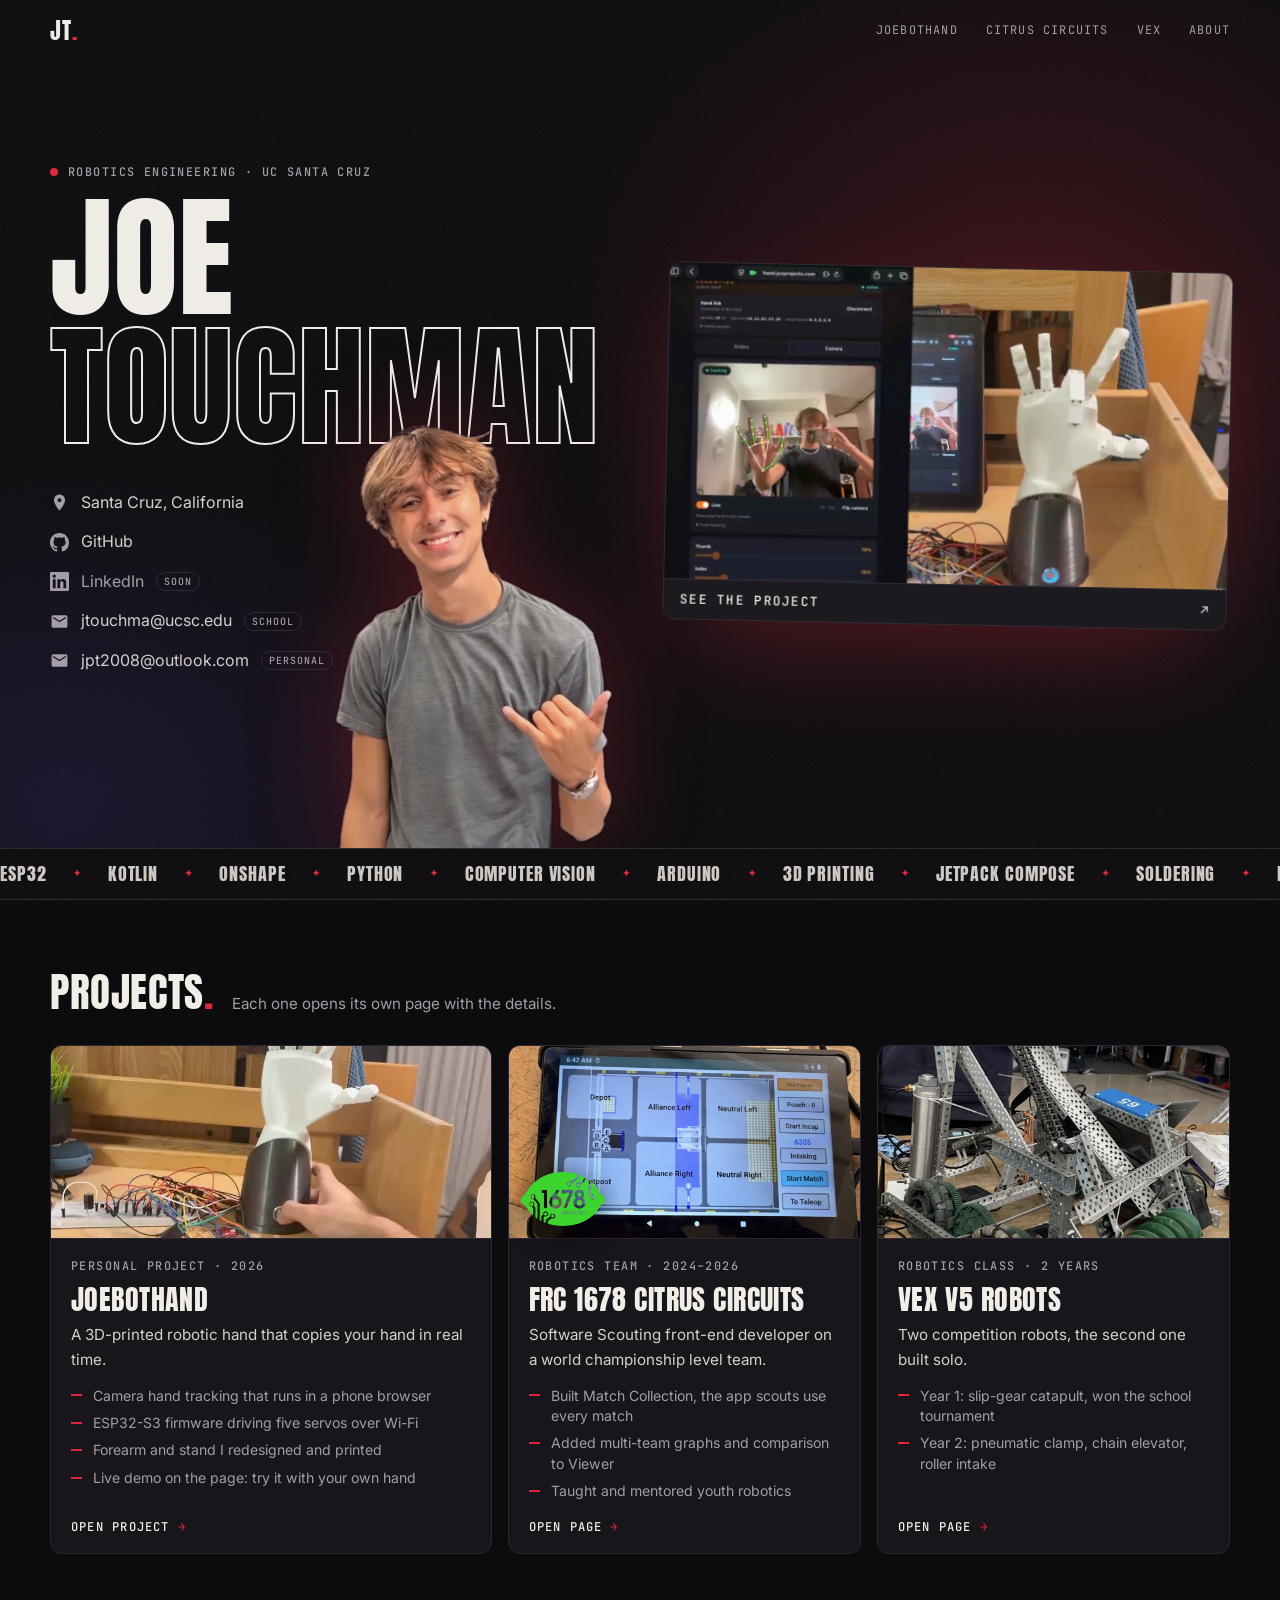
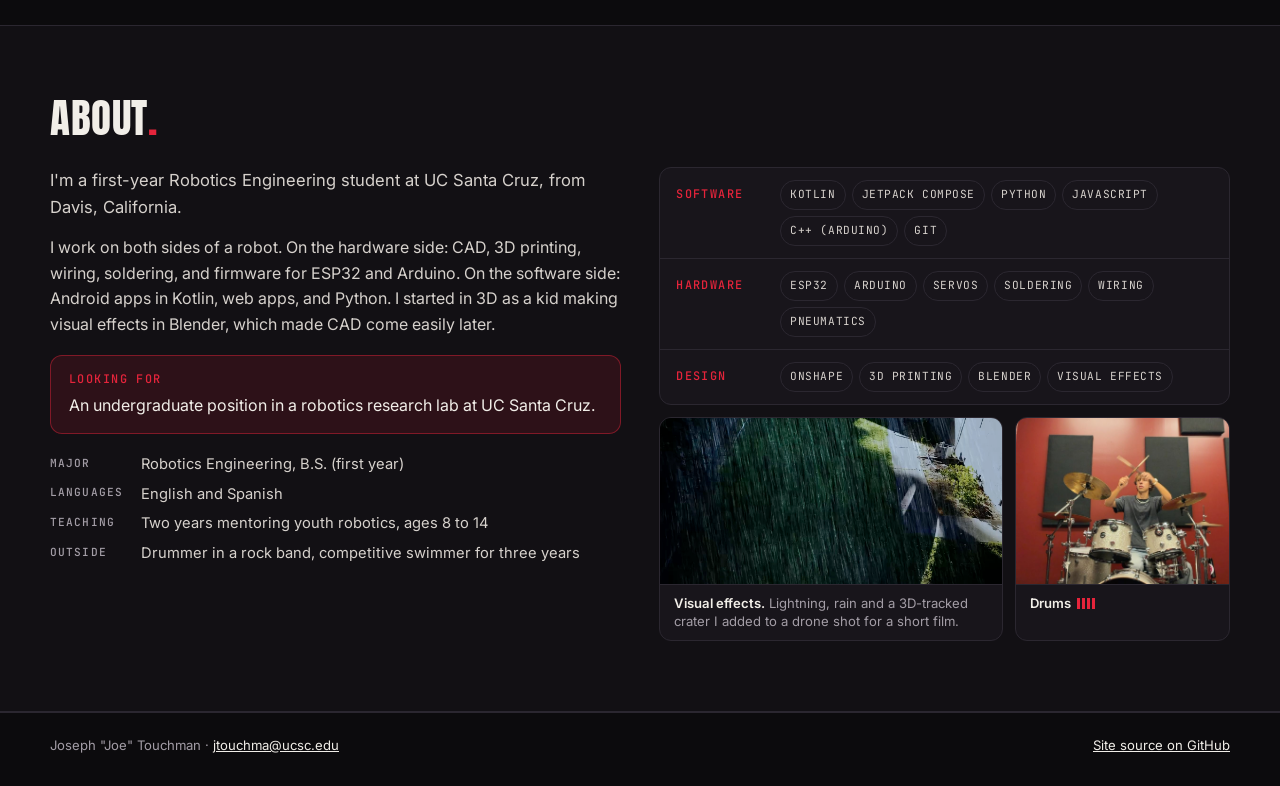
==== commit 715a4aa3: "Restructure into a short home page plus one page per project Home is now the hero with contact links" ====
--- a/index.html
+++ b/index.html
@@ -4,11 +4,11 @@
   <meta charset="utf-8">
   <meta name="viewport" content="width=device-width, initial-scale=1">
   <title>Joe Touchman · Robotics</title>
-  <meta name="description" content="Joe Touchman is a Robotics Engineering student at UC Santa Cruz. He built a robotic hand that copies yours in real time, and scouting software for FRC Team 1678 Citrus Circuits.">
+  <meta name="description" content="Joe Touchman is a Robotics Engineering student at UC Santa Cruz. Projects: a robotic hand that copies yours in real time, scouting software for FRC Team 1678 Citrus Circuits, and VEX V5 robots.">
   <link rel="canonical" href="https://joetouchman.com/">
   <meta property="og:type" content="website">
   <meta property="og:title" content="Joe Touchman · Robotics">
-  <meta property="og:description" content="Robotics Engineering at UC Santa Cruz. I build robots, and the software that runs them.">
+  <meta property="og:description" content="Robotics Engineering at UC Santa Cruz. Robotic hand, FRC 1678 scouting software, VEX V5 robots.">
   <meta property="og:url" content="https://joetouchman.com/">
   <meta property="og:image" content="https://joetouchman.com/assets/img/og.jpg">
   <meta name="twitter:card" content="summary_large_image">
@@ -20,18 +20,16 @@
   <link rel="stylesheet" href="css/style.css">
 </head>
 <body>
-  <a class="skip" href="#hand">Skip to projects</a>
-  <div class="progress" aria-hidden="true"><span id="progressBar"></span></div>
+  <a class="skip" href="#projects">Skip to projects</a>
 
   <header class="nav" id="nav">
-    <a class="nav__logo" href="#top" aria-label="Joe Touchman, back to top">JT<span>.</span></a>
-    <nav class="nav__links" aria-label="Sections">
-      <a href="#hand">Hand</a>
-      <a href="#citrus">Citrus Circuits</a>
-      <a href="#vex">VEX</a>
+    <a class="nav__logo" href="index.html" aria-label="Joe Touchman, home">JT<span>.</span></a>
+    <nav class="nav__links" aria-label="Pages">
+      <a href="hand.html">JoebotHand</a>
+      <a href="citrus.html">Citrus Circuits</a>
+      <a href="vex.html">VEX</a>
       <a href="#about">About</a>
     </nav>
-    <a class="btn btn--small" href="#contact">Contact</a>
   </header>
 
   <main id="top">
@@ -46,12 +44,30 @@
             <span class="line"><span>Joe</span></span>
             <span class="line line--outline"><span>Touchman</span></span>
           </h1>
-          <p class="hero__tag">I build robots, and the software that runs them.</p>
-          <div class="hero__cta">
-            <a class="btn btn--primary" href="#hand">See the hand <span aria-hidden="true">↓</span></a>
-            <a class="btn" href="https://github.com/JoeTouchman" target="_blank" rel="noopener">GitHub</a>
-            <a class="btn" data-link="email" hidden>Email</a>
-            <a class="btn" data-link="resume" hidden target="_blank" rel="noopener">Resume</a>
+
+          <div class="hero__lower">
+            <ul class="contacts" aria-label="Contact">
+              <li><span class="c">
+                <svg viewBox="0 0 24 24" aria-hidden="true"><path d="M12 2C8.13 2 5 5.13 5 9c0 5.25 7 13 7 13s7-7.75 7-13c0-3.87-3.13-7-7-7zm0 9.5a2.5 2.5 0 0 1 0-5 2.5 2.5 0 0 1 0 5z"/></svg>
+                Santa Cruz, California</span></li>
+              <li><a class="c" href="https://github.com/JoeTouchman" target="_blank" rel="noopener">
+                <svg viewBox="0 0 16 16" aria-hidden="true"><path d="M8 0C3.58 0 0 3.58 0 8c0 3.54 2.29 6.53 5.47 7.59.4.07.55-.17.55-.38 0-.19-.01-.82-.01-1.49-2.01.37-2.53-.49-2.69-.94-.09-.23-.48-.94-.82-1.13-.28-.15-.68-.52-.01-.53.63-.01 1.08.58 1.23.82.72 1.21 1.87.87 2.33.66.07-.52.28-.87.51-1.07-1.78-.2-3.64-.89-3.64-3.95 0-.87.31-1.59.82-2.15-.08-.2-.36-1.02.08-2.12 0 0 .67-.21 2.2.82.64-.18 1.32-.27 2-.27s1.36.09 2 .27c1.53-1.04 2.2-.82 2.2-.82.44 1.1.16 1.92.08 2.12.51.56.82 1.27.82 2.15 0 3.07-1.87 3.75-3.65 3.95.29.25.54.73.54 1.48 0 1.07-.01 1.93-.01 2.2 0 .21.15.46.55.38A8.01 8.01 0 0 0 16 8c0-4.42-3.58-8-8-8z"/></svg>
+                GitHub</a></li>
+              <!-- TODO(Joe): when the LinkedIn profile exists, turn this <span> into
+                   <a class="c" href="https://www.linkedin.com/in/..." target="_blank" rel="noopener"> and delete the <small>. -->
+              <li><span class="c c--todo" title="Coming soon">
+                <svg viewBox="0 0 24 24" aria-hidden="true"><path d="M20.45 20.45h-3.55v-5.57c0-1.33-.03-3.04-1.85-3.04-1.85 0-2.14 1.45-2.14 2.94v5.67H9.35V9h3.41v1.56h.05c.48-.9 1.64-1.85 3.37-1.85 3.6 0 4.27 2.37 4.27 5.46v6.28zM5.34 7.43a2.06 2.06 0 1 1 0-4.13 2.06 2.06 0 0 1 0 4.13zm1.78 13.02H3.56V9h3.56v11.45zM22.22 0H1.77C.79 0 0 .77 0 1.73v20.54C0 23.23.79 24 1.77 24h20.45c.98 0 1.78-.77 1.78-1.73V1.73C24 .77 23.2 0 22.22 0z"/></svg>
+                LinkedIn <small>soon</small></span></li>
+              <li><a class="c" href="mailto:jtouchma@ucsc.edu">
+                <svg viewBox="0 0 24 24" aria-hidden="true"><path d="M20 4H4c-1.1 0-2 .9-2 2v12c0 1.1.9 2 2 2h16c1.1 0 2-.9 2-2V6c0-1.1-.9-2-2-2zm0 4-8 5-8-5V6l8 5 8-5v2z"/></svg>
+                jtouchma@ucsc.edu <small>school</small></a></li>
+              <li><a class="c" href="mailto:jpt2008@outlook.com">
+                <svg viewBox="0 0 24 24" aria-hidden="true"><path d="M20 4H4c-1.1 0-2 .9-2 2v12c0 1.1.9 2 2 2h16c1.1 0 2-.9 2-2V6c0-1.1-.9-2-2-2zm0 4-8 5-8-5V6l8 5 8-5v2z"/></svg>
+                jpt2008@outlook.com <small>personal</small></a></li>
+            </ul>
+            <figure class="hero__portrait">
+              <img src="assets/img/portrait-cutout.webp" width="661" height="1000" alt="Joe Touchman, smiling.">
+            </figure>
           </div>
         </div>
 
@@ -60,372 +76,126 @@
                  aria-label="Left: a phone app tracking my hand through its camera. Right: the robotic hand copying the same pose.">
             <source src="assets/video/hand-hero.mp4" type="video/mp4">
           </video>
-          <figcaption><span class="tag">Real footage</span> My hand on the left. The robot's on the right.</figcaption>
+          <figcaption><a href="https://github.com/JoeTouchman/JoebotHand" target="_blank" rel="noopener">See the project <span aria-hidden="true">↗</span></a></figcaption>
         </figure>
       </div>
 
       <div class="ticker" aria-hidden="true">
         <div class="ticker__track">
-          <span>ESP32</span><i>✦</i><span>Kotlin</span><i>✦</i><span>Onshape CAD</span><i>✦</i><span>Computer vision</span><i>✦</i><span>3D printing</span><i>✦</i><span>Jetpack Compose</span><i>✦</i><span>Soldering</span><i>✦</i><span>Blender</span><i>✦</i><span>Teaching</span><i>✦</i><span>Drums</span><i>✦</i>
-          <span>ESP32</span><i>✦</i><span>Kotlin</span><i>✦</i><span>Onshape CAD</span><i>✦</i><span>Computer vision</span><i>✦</i><span>3D printing</span><i>✦</i><span>Jetpack Compose</span><i>✦</i><span>Soldering</span><i>✦</i><span>Blender</span><i>✦</i><span>Teaching</span><i>✦</i><span>Drums</span><i>✦</i>
+          <span>ESP32</span><i>✦</i><span>Kotlin</span><i>✦</i><span>Onshape</span><i>✦</i><span>Python</span><i>✦</i><span>Computer vision</span><i>✦</i><span>Arduino</span><i>✦</i><span>3D printing</span><i>✦</i><span>Jetpack Compose</span><i>✦</i><span>Soldering</span><i>✦</i><span>Blender</span><i>✦</i><span>Teaching</span><i>✦</i><span>Drums</span><i>✦</i><span>Swim</span><i>✦</i>
+          <span>ESP32</span><i>✦</i><span>Kotlin</span><i>✦</i><span>Onshape</span><i>✦</i><span>Python</span><i>✦</i><span>Computer vision</span><i>✦</i><span>Arduino</span><i>✦</i><span>3D printing</span><i>✦</i><span>Jetpack Compose</span><i>✦</i><span>Soldering</span><i>✦</i><span>Blender</span><i>✦</i><span>Teaching</span><i>✦</i><span>Drums</span><i>✦</i><span>Swim</span><i>✦</i>
         </div>
       </div>
     </section>
 
-    <!-- ============ 01 HAND ============ -->
-    <section class="section" id="hand">
+    <!-- ============ PROJECTS ============ -->
+    <section class="section" id="projects">
       <div class="wrap">
         <header class="section__head reveal">
-          <p class="index">01 <span>/ Personal project · 2026</span></p>
-          <h2>A robotic hand that copies yours.</h2>
-          <p class="lead">JoebotHand is a 3D-printed, five-finger hand that mirrors a real one in real time. A web app tracks your fingers through a phone camera and streams each finger's position over Wi-Fi to an ESP32-S3, which drives five servos that pull the fingers closed with fishing-line tendons.</p>
+          <h2>Projects</h2>
+          <p>Each one opens its own page with the details.</p>
         </header>
 
-        <ul class="stats reveal">
-          <li><b data-count="5">5</b><span>servos, one per finger</span></li>
-          <li><b data-count="21">21</b><span>hand points tracked in 3D</span></li>
-          <li><b data-count="30" data-prefix="~">~30</b><span>updates per second</span></li>
-          <li><b data-count="80" data-prefix="$">$80</b><span>in parts</span></li>
-          <li><b data-count="9" data-suffix=" MB">9 MB</b><span>app + ML model, stored on the chip</span></li>
-        </ul>
-
-        <!-- pipeline -->
-        <div class="flow reveal" role="img" aria-label="How it works: the phone camera feeds MediaPipe, which finds 21 hand landmarks. A curl calculation turns them into 0 to 100 percent per finger. That goes over Wi-Fi on a secure WebSocket about 30 times a second to the ESP32-S3, which drives five servos that pull the fingers with strings.">
-          <div class="flow__lane">
-            <p class="flow__title">On the phone</p>
-            <div class="flow__row">
-              <div class="node"><b>Camera</b><span>live video</span></div>
-              <div class="arrow"></div>
-              <div class="node"><b>MediaPipe</b><span>21 landmarks in 3D</span></div>
-              <div class="arrow"></div>
-              <div class="node"><b>Curl math</b><span>0–100% per finger</span></div>
-            </div>
-          </div>
-          <div class="flow__link"><span>Wi-Fi · secure WebSocket · ~30×/s</span></div>
-          <div class="flow__lane flow__lane--hot">
-            <p class="flow__title">In the hand</p>
-            <div class="flow__row">
-              <div class="node"><b>ESP32-S3</b><span>limits + watchdog</span></div>
-              <div class="arrow"></div>
-              <div class="node"><b>5 servos</b><span>50 Hz PWM</span></div>
-              <div class="arrow"></div>
-              <div class="node"><b>Fingers</b><span>string tendons</span></div>
-            </div>
-          </div>
-        </div>
-
-        <!-- live demo -->
-        <div class="demo reveal" id="try">
-          <div class="demo__copy">
-            <p class="tag tag--hot">Try it</p>
-            <h3>Hold up your hand.</h3>
-            <p>This runs the same tracking math as the real hand, right here in your browser: 21 landmarks become joint angles, joint angles become a curl percentage for each finger, and the hand on screen follows.</p>
-            <p class="small">Your video never leaves this page. Nothing is recorded or uploaded.</p>
-            <div class="demo__buttons">
-              <button class="btn btn--primary" id="demoStart" type="button">Turn on camera</button>
-              <button class="btn" id="demoStop" type="button" hidden>Stop</button>
-            </div>
-            <p class="demo__status" id="demoStatus" role="status">Until then, it's playing its startup wave.</p>
-          </div>
-          <div class="demo__stage">
-            <div class="demo__cam frame" id="demoCamBox" hidden>
-              <canvas id="demoCam" width="640" height="480" aria-label="Your camera with the tracked hand skeleton drawn on top"></canvas>
-            </div>
-            <div class="demo__robot">
-              <canvas id="demoRobot" width="520" height="560" aria-label="A drawing of the robotic hand that copies your finger positions"></canvas>
-              <ul class="bars" id="demoBars" aria-hidden="true">
-                <li><span>Thumb</span><i><b></b></i><em>0%</em></li>
-                <li><span>Index</span><i><b></b></i><em>0%</em></li>
-                <li><span>Middle</span><i><b></b></i><em>0%</em></li>
-                <li><span>Ring</span><i><b></b></i><em>0%</em></li>
-                <li><span>Pinky</span><i><b></b></i><em>0%</em></li>
+        <div class="projects reveal">
+          <a class="pcard" href="hand.html">
+            <div class="pcard__media">
+              <video class="loop" muted loop playsinline preload="none" poster="assets/video/hand-startup.jpg" aria-label="The robotic hand playing its startup wave.">
+                <source src="assets/video/hand-startup.mp4" type="video/mp4">
+              </video>
+            </div>
+            <div class="pcard__body">
+              <span class="tag">Personal project · 2026</span>
+              <h3>JoebotHand</h3>
+              <p>A 3D-printed robotic hand that copies your hand in real time.</p>
+              <ul class="ticks">
+                <li>Camera hand tracking that runs in a phone browser</li>
+                <li>ESP32-S3 firmware driving five servos over Wi-Fi</li>
+                <li>Forearm and stand I redesigned and printed</li>
+                <li>Live demo on the page: try it with your own hand</li>
               </ul>
-            </div>
-          </div>
-        </div>
-
-        <!-- hardest problem -->
-        <div class="problem reveal">
-          <div class="problem__main">
-            <p class="tag">The hardest problem</p>
-            <h3>The camera needs HTTPS.<br>The hand has no internet.</h3>
-            <p>Browsers only allow camera access on secure pages, and a secure page isn't allowed to talk to an insecure device on the local network. Hosting the app online was a dead end: it could see my hand but couldn't reach the robot.</p>
-            <p>So I made the hand its own secure website. The ESP32 runs a Wi-Fi hotspot and serves the app over HTTPS, using a real certificate for a domain I own that points at the hand's local address. A phone joins the hotspot, opens the page with no security warning, and everything works with no internet at all.</p>
-          </div>
-          <div class="problem__side">
-            <article>
-              <h4>A servo library bug</h4>
-              <p>Moving one finger moved several. I read the chip's pin routing directly, found the library was sending multiple servos' signals to the same output, and replaced it with direct hardware PWM.</p>
-            </article>
-            <article>
-              <h4>A neural network in 12 MB</h4>
-              <p>The app, MediaPipe's WebAssembly runtime and the model are gzipped into 75% of the flash partition and cached on the phone, so it works offline.</p>
-            </article>
-            <article>
-              <h4>Safe by default</h4>
-              <p>Per-finger angle limits protect the servo gears. A watchdog opens the hand if the phone disconnects, and the servos go limp after a minute of silence.</p>
-            </article>
-          </div>
-        </div>
-
-        <!-- media -->
-        <div class="media3 reveal">
-          <figure class="frame">
-            <video class="loop" muted loop playsinline preload="none" poster="assets/video/hand-startup.jpg" aria-label="Pressing the button on the stand: the hand plays its startup wave.">
-              <source src="assets/video/hand-startup.mp4" type="video/mp4">
-            </video>
-            <figcaption>Press the button: startup chirp and finger wave</figcaption>
-          </figure>
-          <figure class="frame">
-            <video class="loop" muted loop playsinline preload="none" poster="assets/video/hand-sliders.jpg" aria-label="Moving finger sliders in the app while the robotic hand follows.">
-              <source src="assets/video/hand-sliders.mp4" type="video/mp4">
-            </video>
-            <figcaption>Manual control: one slider per finger</figcaption>
-          </figure>
-          <figure class="frame">
-            <img src="assets/img/hand-inside.gif" loading="lazy" width="560" height="315" alt="The hand lifted off the forearm, showing the five servos and their wiring inside.">
-            <figcaption>Inside the forearm: five servos, five strings</figcaption>
-          </figure>
-        </div>
-
-        <!-- iterations -->
-        <div class="split reveal">
-          <figure class="frame">
-            <img src="assets/img/forearm-versions.jpg" loading="lazy" width="1012" height="612" alt="Three 3D-printed forearms side by side, numbered 1 to 3.">
-          </figure>
-          <div>
-            <p class="tag">Iteration</p>
-            <h3>Three forearms.</h3>
-            <ol class="steps">
-              <li><b>The original.</b> The plain forearm from the tutorial design.</li>
-              <li><b>My first redesign.</b> A round base so the hand stands on its own, a press fit so it slides on and off, and a hole for the power button.</li>
-              <li><b>The current one.</b> A hollowed base so the servos get their full range of motion, exits for the wires, and corrected dimensions.</li>
-            </ol>
-          </div>
-        </div>
-
-        <!-- video + links -->
-        <div class="split split--flip reveal">
-          <div>
-            <p class="tag">Full demo</p>
-            <h3>One minute, start to finish.</h3>
-            <p>Power-on, joining the hand's Wi-Fi, slider control and camera tracking. The repository has the firmware, the web app, the wiring schematic, the debugging sketches and the STL for my forearm.</p>
-            <div class="row">
-              <a class="btn btn--primary" href="https://github.com/JoeTouchman/JoebotHand" target="_blank" rel="noopener">Full build on GitHub <span aria-hidden="true">↗</span></a>
-              <a class="btn" href="https://youtu.be/8RsPFerTg4E" target="_blank" rel="noopener">Watch on YouTube</a>
-            </div>
-            <p class="credit">Credit where it's due: the hand and finger design comes from Viral Science's flex-sensor robot hand tutorial. Mine are the redesigned forearm and stand, the wiring, the move from Arduino to ESP32-S3, camera tracking in place of flex sensors, the self-hosted web app, and the firmware.</p>
-          </div>
-          <button class="yt frame" type="button" data-yt="8RsPFerTg4E" aria-label="Play the JoebotHand demo video">
-            <img src="https://i.ytimg.com/vi/8RsPFerTg4E/maxresdefault.jpg" loading="lazy" alt="">
-            <span class="yt__play" aria-hidden="true"></span>
-          </button>
+              <span class="more">Open project</span>
+            </div>
+          </a>
+
+          <a class="pcard" href="citrus.html">
+            <div class="pcard__media">
+              <img src="assets/img/mc-tablet.jpg" loading="lazy" width="1141" height="779" alt="A tablet running the Match Collection app I built.">
+              <img class="pcard__logo" src="assets/img/citrus-logo.png" width="313" height="199" alt="Citrus Circuits 1678 logo">
+            </div>
+            <div class="pcard__body">
+              <span class="tag">Robotics team · 2024–2026</span>
+              <h3>FRC 1678 Citrus Circuits</h3>
+              <p>Software Scouting front-end developer on a world championship level team.</p>
+              <ul class="ticks">
+                <li>Built Match Collection, the app scouts use every match</li>
+                <li>Added multi-team graphs and comparison to Viewer</li>
+                <li>Taught and mentored youth robotics</li>
+              </ul>
+              <span class="more">Open page</span>
+            </div>
+          </a>
+
+          <a class="pcard" href="vex.html">
+            <div class="pcard__media">
+              <img src="assets/img/vex-y2.jpg" loading="lazy" width="1000" height="1204" alt="A VEX V5 robot with a chain elevator and a pneumatic cylinder.">
+            </div>
+            <div class="pcard__body">
+              <span class="tag">Robotics class · 2 years</span>
+              <h3>VEX V5 robots</h3>
+              <p>Two competition robots, the second one built solo.</p>
+              <ul class="ticks">
+                <li>Year 1: slip-gear catapult, won the school tournament</li>
+                <li>Year 2: pneumatic clamp, chain elevator, roller intake</li>
+              </ul>
+              <span class="more">Open page</span>
+            </div>
+          </a>
         </div>
       </div>
     </section>
 
-    <!-- ============ 02 CITRUS ============ -->
-    <section class="section section--alt" id="citrus">
-      <div class="wrap">
-        <header class="section__head reveal">
-          <p class="index">02 <span>/ FRC Team 1678 · 2024–2026</span></p>
-          <h2>Software a championship team runs on.</h2>
-          <p class="lead">For two seasons I was a front-end developer on Software Scouting at Citrus Circuits, FRC Team 1678. The subteam is 21 students building six apps that record what every robot does in every match, then turn it into the data the drive team and strategists use to plan matches and pick alliance partners.</p>
-        </header>
-
-        <ul class="stats stats--4 reveal">
-          <li><b data-count="2">2</b><span>seasons on the team</span></li>
-          <li><b data-count="21" data-prefix="~">~21</b><span>hours a week in season</span></li>
-          <li><b data-count="18">18</b><span>scouts using my app every match</span></li>
-          <li><b data-count="113">113</b><span>pages in the team's 2026 scouting whitepaper</span></li>
-        </ul>
-
-        <div class="feature reveal">
-          <figure class="frame">
-            <video class="loop" muted loop playsinline preload="none" poster="assets/video/match-collection.jpg" aria-label="Using the Match Collection app on a tablet: tapping field zones in auto, holding the shoot button in teleop, then the endgame screen.">
-              <source src="assets/video/match-collection.mp4" type="video/mp4">
-            </video>
-            <figcaption>Match Collection on a competition tablet: auto, teleop, endgame</figcaption>
-          </figure>
-          <div>
-            <p class="tag tag--hot">My app</p>
-            <h3>Match Collection</h3>
-            <p>I designed and built about 90% of the 2026 Objective Match Collection app, interface design included. It's the tablet app scouts in the stands use to record a timeline of everything one robot does. Every qualification match, 18 scouts run it at once, three per robot.</p>
-            <ul class="ticks">
-              <li>A field map where scouts follow the robot zone to zone, and can only move to zones that actually connect</li>
-              <li>Press-and-hold shot timing with a live timer, so the server can match shooting to the scoreboard second by second</li>
-              <li>Undo and redo, an "incapacitated" mode, and a flipped layout for scouts on the other side of the field</li>
-              <li>Match data leaves the tablet as a QR code, because Wi-Fi isn't allowed at events and Bluetooth is unreliable</li>
-            </ul>
-            <p class="chips"><span>Kotlin</span><span>Jetpack Compose</span><span>Android Studio</span><span>Git</span></p>
-          </div>
-        </div>
-
-        <div class="cards reveal">
-          <article class="card">
-            <p class="tag">Team codebase</p>
-            <h3>Viewer</h3>
-            <p>Viewer is how the drive team and strategists read the data. I built multi-team graphs, which put several teams on one chart or split them into a scrolling list, and the team comparison page that lines up any data point side by side.</p>
-            <blockquote>"You made the multiple team graphs? That's the feature I used the most."<cite>A 1678 coach</cite></blockquote>
-            <p class="small">In 2026 Viewer was rewritten from Android-only to Kotlin Multiplatform, so it runs on Android, desktop and the web.</p>
-          </article>
-          <article class="card">
-            <p class="tag">Team codebase</p>
-            <h3>Stand Strategist</h3>
-            <p>I added "Do Not Pick" flags and match marks. A strategist can flag a team for the rest of the event, or mark one team in one match to come back to, and both collect into sheets they can pull up later.</p>
-            <p class="small">Smaller features in someone else's code taught me the unglamorous part: branches, pull requests, code review, and not breaking what 20 other people are building on.</p>
-          </article>
-          <article class="card card--photo">
-            <img src="assets/img/mc-tablet.jpg" loading="lazy" width="1141" height="779" alt="A tablet running the Match Collection auto screen, showing the field divided into zones.">
-            <p class="small">The auto screen, as scouts see it.</p>
-          </article>
-        </div>
-
-        <div class="gallery reveal">
-          <figure class="frame">
-            <img src="assets/img/team-2026.jpg" loading="lazy" width="1200" height="792" alt="The 2026 Citrus Circuits team posing with five blue FIRST Robotics Competition banners.">
-            <figcaption>Team 1678, 2026. The banners: two event wins, a Milstein Division win and two Impact Awards.</figcaption>
-          </figure>
-          <figure class="frame">
-            <img src="assets/img/worlds.jpg" loading="lazy" width="1200" height="897" alt="Confetti falling over the crowd at the FIRST Championship.">
-            <figcaption>FIRST Championship</figcaption>
-          </figure>
-          <figure class="frame">
-            <img src="assets/img/robot-2026.jpg" loading="lazy" width="900" height="996" alt="The 2026 Citrus Circuits robot, seen from above.">
-            <figcaption>The 2026 robot. Not my work: I wrote the software that scouted everyone else's.</figcaption>
-          </figure>
-        </div>
-
-        <header class="sub reveal">
-          <p class="tag">Also at 1678</p>
-          <h3>Teaching it.</h3>
-          <p>Through the team's youth programs I taught and mentored kids aged 8 to 14. Explaining a lever to a ten-year-old turns out to be good practice for explaining anything.</p>
-        </header>
-
-        <div class="cards cards--teach reveal">
-          <article class="card">
-            <img src="assets/img/drone-course.jpg" loading="lazy" width="800" height="1070" alt="A classroom drone course with arches, hoops and landing pads.">
-            <h3>Fourteen drones, one classroom, no lesson plan</h3>
-            <p>I ran the drone section of the summer robotics camp on my own: I picked which drones to buy, wrote the slides, the safety rules and the lesson plans, and taught kids to code them through rings and onto targets. The teacher kept my materials for later camps.</p>
-          </article>
-          <article class="card">
-            <img src="assets/img/slide-levers.jpg" loading="lazy" width="1200" height="675" alt="One of my slides: a short arm is easy to lift but travels less, a long arm reaches further but needs more torque.">
-            <h3>A class of my own, twice</h3>
-            <p>For a year each at Davis Waldorf and Davis School for Independent Study, I was the weekly robotics instructor, teaching kids to build, code and drive competition robots. I wrote my own lessons on levers, counterweights and weight distribution. That's one of my slides.</p>
-          </article>
-          <article class="card">
-            <img src="assets/img/outreach-market.jpg" loading="lazy" width="1000" height="741" alt="Me running a Citrus Circuits robotics table at a farmers market.">
-            <h3>Wherever they needed someone</h3>
-            <p>At youth VEX IQ tournaments I've been the emcee, the queuer, a referee and the person resetting the field. And at the farmers market, the one handing a kid the controller.</p>
-          </article>
-        </div>
-      </div>
-    </section>
-
-    <!-- ============ 03 VEX ============ -->
-    <section class="section" id="vex">
-      <div class="wrap">
-        <header class="section__head reveal">
-          <p class="index">03 <span>/ VEX V5 · Two years</span></p>
-          <h2>Two robots, two unfair advantages.</h2>
-          <p class="lead">Alongside Citrus, I spent two years building VEX V5 robots in robotics class. Both years I went looking for the one mechanism nobody else in the room had.</p>
-        </header>
-
-        <div class="vex reveal">
-          <article class="vexcard">
-            <figure class="frame"><img src="assets/img/vex-y1.jpg" loading="lazy" width="1000" height="1121" alt="A VEX robot with tank treads and a rubber-band catapult."></figure>
-            <div>
-              <p class="tag">Year 1 · Over Under · with one teammate</p>
-              <h3>The slip-gear catapult</h3>
-              <p>A gear with half its teeth shaved off. While the teeth mesh, the motor winds the arm back against rubber bands. When the gap comes around, the arm lets go and slaps the game piece across the field. No other team had one, so we scored from our side while everyone else drove back and forth.</p>
-              <ul class="results">
-                <li><b>1st</b><span>in qualifications</span></li>
-                <li><b>Won</b><span>the 16-team school tournament</span></li>
-                <li><b>112–56</b><span>one of our matches</span></li>
-              </ul>
-            </div>
-          </article>
-          <article class="vexcard vexcard--flip">
-            <figure class="frame"><img src="assets/img/vex-y2.jpg" loading="lazy" width="1000" height="1204" alt="A VEX robot with a chain elevator, a roller intake and a pneumatic cylinder."></figure>
-            <div>
-              <p class="tag">Year 2 · High Stakes · solo build</p>
-              <h3>Pneumatics before anyone else</h3>
-              <p>I designed and built this one alone: a roller intake, a chain elevator that lifts and scores a game piece with one button, and a pneumatic clamp. Nobody in the class had gotten pneumatics working. I figured it out, and the clamp became the robot's biggest edge in the tournament.</p>
-              <p class="chips"><span>Pneumatics</span><span>Chain elevator</span><span>Roller intake</span><span>4-motor drive</span></p>
-            </div>
-          </article>
-        </div>
-      </div>
-    </section>
-
-    <!-- ============ 04 ABOUT ============ -->
+    <!-- ============ ABOUT ============ -->
     <section class="section section--alt" id="about">
       <div class="wrap">
         <header class="section__head reveal">
-          <p class="index">04 <span>/ About</span></p>
-          <h2>Hi, I'm Joe.</h2>
+          <h2>About</h2>
         </header>
 
         <div class="about reveal">
-          <figure class="about__photo frame">
-            <img src="assets/img/portrait.jpg" loading="lazy" width="720" height="720" alt="Joe Touchman in a Citrus Circuits 1678 shirt.">
-          </figure>
           <div class="about__text">
-            <p class="lead">I'm a first-year Robotics Engineering student at UC Santa Cruz, from Davis, California. I like the place where software meets something that physically moves.</p>
-            <p>I got here sideways. As a kid I taught myself Blender to make visual effects for short films, so I was thinking in 3D long before I opened a CAD program. Robotics class turned that into building things, and Citrus Circuits turned it into writing software that other people depend on. The hand at the top of this page is where it all meets: printed parts, a microcontroller, a web app and a vision model that have to agree with each other.</p>
+            <p class="lead">I'm a first-year Robotics Engineering student at UC Santa Cruz, from Davis, California.</p>
+            <p>I work on both sides of a robot. On the hardware side: CAD, 3D printing, wiring, soldering, and firmware for ESP32 and Arduino. On the software side: Android apps in Kotlin, web apps, and Python. I started in 3D as a kid making visual effects in Blender, which made CAD come easily later.</p>
             <div class="looking">
-              <p class="tag tag--hot">What I'm looking for</p>
-              <p>A research lab where I can be useful while I learn. I'm comfortable in firmware, in app code, in CAD and with a soldering iron. I document what I build, and I finish it.</p>
-            </div>
+              <span class="tag tag--hot">Looking for</span>
+              <p>An undergraduate position in a robotics research lab at UC Santa Cruz.</p>
+            </div>
+            <dl class="facts">
+              <dt>Major</dt><dd>Robotics Engineering, B.S. (first year)</dd>
+              <dt>Languages</dt><dd>English and Spanish</dd>
+              <dt>Teaching</dt><dd>Two years mentoring youth robotics, ages 8 to 14</dd>
+              <dt>Outside</dt><dd>Drummer in a rock band, competitive swimmer for three years</dd>
+            </dl>
           </div>
-        </div>
-
-        <div class="toolbox reveal">
+
           <div>
-            <h4>Software</h4>
-            <ul><li>Kotlin</li><li>Jetpack Compose</li><li>JavaScript</li><li>C++ for Arduino / ESP32</li><li>Python</li><li>Git &amp; GitHub</li></ul>
+            <div class="toolbox">
+              <div><h4>Software</h4><ul class="chips"><li>Kotlin</li><li>Jetpack Compose</li><li>Python</li><li>JavaScript</li><li>C++ (Arduino)</li><li>Git</li></ul></div>
+              <div><h4>Hardware</h4><ul class="chips"><li>ESP32</li><li>Arduino</li><li>Servos</li><li>Soldering</li><li>Wiring</li><li>Pneumatics</li></ul></div>
+              <div><h4>Design</h4><ul class="chips"><li>Onshape</li><li>3D printing</li><li>Blender</li><li>Visual effects</li></ul></div>
+            </div>
+            <div class="offclock">
+              <figure class="frame">
+                <video class="loop" muted loop playsinline preload="none" poster="assets/video/vfx-lightning.jpg" aria-label="A drone shot of me being struck by computer-generated lightning in the rain.">
+                  <source src="assets/video/vfx-lightning.mp4" type="video/mp4">
+                </video>
+                <figcaption><b>Visual effects.</b> Lightning, rain and a 3D-tracked crater I added to a drone shot for a short film.</figcaption>
+              </figure>
+              <figure class="frame offclock__drums">
+                <img src="assets/img/drums.jpg" loading="lazy" width="900" height="1125" alt="Joe playing a drum kit.">
+                <figcaption><b>Drums</b><span class="eq" aria-hidden="true"><i></i><i></i><i></i><i></i></span></figcaption>
+              </figure>
+            </div>
           </div>
-          <div>
-            <h4>Hardware</h4>
-            <ul><li>ESP32 &amp; Arduino</li><li>Servos &amp; PWM</li><li>Soldering</li><li>Wiring &amp; schematics</li><li>Pneumatics</li></ul>
-          </div>
-          <div>
-            <h4>Design</h4>
-            <ul><li>Onshape CAD</li><li>3D printing</li><li>Blender</li><li>Visual effects</li></ul>
-          </div>
-          <div>
-            <h4>People</h4>
-            <ul><li>Teaching &amp; mentoring</li><li>Code review</li><li>English &amp; Spanish</li></ul>
-          </div>
-        </div>
-
-        <div class="offclock reveal">
-          <figure class="frame offclock__vfx">
-            <video class="loop" muted loop playsinline preload="none" poster="assets/video/vfx-lightning.jpg" aria-label="A drone shot of me being struck by computer-generated lightning in the rain.">
-              <source src="assets/video/vfx-lightning.mp4" type="video/mp4">
-            </video>
-            <figcaption><b>Before CAD, there was CGI.</b> 10th grade, for a short film of Ray Bradbury's "The Long Rain": a drone shot, a 3D-tracked crater, and lightning, flashes and rain I added myself.</figcaption>
-          </figure>
-          <figure class="frame offclock__drums">
-            <img src="assets/img/drums.jpg" loading="lazy" width="900" height="1125" alt="Joe playing a drum kit.">
-            <figcaption><b>Off the clock</b><span class="eq" aria-hidden="true"><i></i><i></i><i></i><i></i></span> I'm the drummer in a rock band. It's the same job as firmware: keep everyone else in time.</figcaption>
-          </figure>
-        </div>
-      </div>
-    </section>
-
-    <!-- ============ CONTACT ============ -->
-    <section class="section contact" id="contact">
-      <div class="wrap reveal">
-        <p class="index">05 <span>/ Contact</span></p>
-        <h2>Let's talk.</h2>
-        <p class="lead">If you're reading this because I emailed you, thank you for clicking. A reply to that email is the best way to reach me.</p>
-        <div class="row">
-          <a class="btn btn--primary" data-link="email" hidden>Email me</a>
-          <a class="btn" href="https://github.com/JoeTouchman" target="_blank" rel="noopener">GitHub <span aria-hidden="true">↗</span></a>
-          <a class="btn" href="https://youtu.be/8RsPFerTg4E" target="_blank" rel="noopener">Hand demo <span aria-hidden="true">↗</span></a>
-          <a class="btn" data-link="linkedin" hidden target="_blank" rel="noopener">LinkedIn <span aria-hidden="true">↗</span></a>
-          <a class="btn" data-link="resume" hidden target="_blank" rel="noopener">Resume (PDF)</a>
         </div>
       </div>
     </section>
@@ -433,12 +203,11 @@
 
   <footer class="footer">
     <div class="wrap">
-      <p>Joseph "Joe" Touchman · Santa Cruz, California</p>
-      <p>Hand-written HTML, CSS and JavaScript. <a href="https://github.com/JoeTouchman/joetouchman.com" target="_blank" rel="noopener">Source on GitHub</a>.</p>
+      <p>Joseph "Joe" Touchman · <a href="mailto:jtouchma@ucsc.edu">jtouchma@ucsc.edu</a></p>
+      <p><a href="https://github.com/JoeTouchman/joetouchman.com" target="_blank" rel="noopener">Site source on GitHub</a></p>
     </div>
   </footer>
 
   <script src="js/main.js" defer></script>
-  <script src="js/hand-demo.js" type="module"></script>
 </body>
 </html>
--- a/css/style.css
+++ b/css/style.css
@@ -8,30 +8,32 @@
   --surface: #18151b;
   --line: #2b2730;
   --text: #f1eee8;
+  --soft: #d6d1cc;
   --muted: #a39da6;
   --accent: #e5243b;
-  --accent-soft: rgba(229, 36, 59, .14);
+  --accent-soft: rgba(229, 36, 59, .13);
   --violet: #7a4bff;
-  --radius: 14px;
+  --radius: 12px;
   --wrap: 1180px;
+  --gap: clamp(20px, 3vw, 40px);
   --display: "Anton", "Impact", "Arial Narrow Bold", sans-serif;
   --body: "Inter", system-ui, -apple-system, "Segoe UI", sans-serif;
   --mono: "JetBrains Mono", ui-monospace, "SF Mono", Menlo, monospace;
 }
 
 *, *::before, *::after { box-sizing: border-box; }
-html { scroll-behavior: smooth; scroll-padding-top: 84px; -webkit-text-size-adjust: 100%; }
+html { scroll-behavior: smooth; scroll-padding-top: 76px; -webkit-text-size-adjust: 100%; }
 body {
   margin: 0;
   background: var(--bg);
   color: var(--text);
   font-family: var(--body);
-  font-size: 17px;
-  line-height: 1.65;
+  font-size: 16px;
+  line-height: 1.6;
   -webkit-font-smoothing: antialiased;
   overflow-x: hidden;
 }
-/* film grain over everything, very faint */
+/* faint film grain over everything */
 body::after {
   content: "";
   position: fixed; inset: 0;
@@ -42,9 +44,9 @@
 }
 img, video, canvas { display: block; max-width: 100%; height: auto; }
 a { color: inherit; }
-p { margin: 0 0 1em; }
+p { margin: 0 0 .9em; }
 h1, h2, h3, h4 { margin: 0; font-weight: 400; }
-ul, ol { margin: 0; padding: 0; list-style: none; }
+ul, ol, dl, dd { margin: 0; padding: 0; list-style: none; }
 ::selection { background: var(--accent); color: #fff; }
 :focus-visible { outline: 2px solid var(--accent); outline-offset: 3px; border-radius: 4px; }
 
@@ -53,77 +55,65 @@
 .skip:focus { left: 8px; }
 
 /* ---------- type ---------- */
-h2 {
-  font-family: var(--display);
-  text-transform: uppercase;
-  font-size: clamp(2.6rem, 6.4vw, 5.2rem);
-  line-height: 1.02;
-  letter-spacing: .01em;
-  text-wrap: balance;
-}
-h3 {
-  font-family: var(--display);
-  text-transform: uppercase;
-  font-size: clamp(1.6rem, 2.8vw, 2.3rem);
-  line-height: 1.08;
-  letter-spacing: .015em;
-  margin-bottom: .5em;
-  text-wrap: balance;
-}
-h4 { font-family: var(--mono); font-size: .78rem; font-weight: 500; text-transform: uppercase; letter-spacing: .12em; color: var(--muted); margin-bottom: .8em; }
-.lead { font-size: clamp(1.08rem, 1.5vw, 1.28rem); line-height: 1.6; color: #dcd7d2; max-width: 62ch; }
-.small { font-size: .88rem; color: var(--muted); }
-.index, .eyebrow, .tag {
+h1, h2, h3 { font-family: var(--display); text-transform: uppercase; letter-spacing: .015em; text-wrap: balance; }
+h2 { font-size: clamp(1.9rem, 3.2vw, 2.6rem); line-height: 1.05; }
+h3 { font-size: clamp(1.3rem, 1.9vw, 1.6rem); line-height: 1.1; margin-bottom: .45em; }
+h4 { font-family: var(--mono); font-size: .74rem; font-weight: 500; text-transform: uppercase; letter-spacing: .12em; color: var(--muted); margin-bottom: .7em; }
+.lead { font-size: clamp(1.02rem, 1.3vw, 1.14rem); color: var(--soft); max-width: 68ch; }
+.small { font-size: .86rem; color: var(--muted); }
+.muted { color: var(--muted); }
+.tag, .eyebrow {
   font-family: var(--mono);
-  font-size: .78rem;
+  font-size: .74rem;
   font-weight: 500;
   letter-spacing: .12em;
   text-transform: uppercase;
-}
-.index { color: var(--accent); margin-bottom: 1.1em; }
-.index span { color: var(--muted); }
-.tag { display: inline-block; color: var(--muted); margin-bottom: .9em; }
+  color: var(--muted);
+}
+.tag { display: block; margin-bottom: .7em; }
 .tag--hot { color: var(--accent); }
 
-/* ---------- buttons ---------- */
+/* ---------- buttons, chips, lists ---------- */
 .btn {
   display: inline-flex; align-items: center; gap: .5em;
-  padding: .78em 1.25em;
+  padding: .7em 1.15em;
   border: 1px solid var(--line);
   border-radius: 999px;
   background: rgba(255, 255, 255, .02);
   color: var(--text);
-  font: 500 .95rem/1 var(--body);
+  font: 500 .92rem/1 var(--body);
   text-decoration: none;
   cursor: pointer;
-  transition: border-color .2s, background .2s, transform .2s, color .2s;
+  transition: border-color .2s, background .2s, transform .2s;
 }
 .btn:hover { border-color: var(--text); transform: translateY(-2px); }
 .btn--primary { background: var(--accent); border-color: var(--accent); color: #fff; }
 .btn--primary:hover { background: #ff3049; border-color: #ff3049; }
-.btn--small { padding: .6em 1em; font-size: .85rem; }
 .btn[hidden] { display: none; }
-.row { display: flex; flex-wrap: wrap; gap: 12px; margin: 1.4em 0; }
-
-/* ---------- progress + nav ---------- */
-.progress { position: fixed; inset: 0 0 auto 0; height: 3px; z-index: 60; }
-.progress span { display: block; height: 100%; width: 0; background: linear-gradient(90deg, var(--accent), var(--violet)); }
+.row { display: flex; flex-wrap: wrap; gap: 10px; margin: 1.1em 0 0; }
+.chips { display: flex; flex-wrap: wrap; gap: 6px; margin: 0; }
+.chips span, .chips li { font-family: var(--mono); font-size: .7rem; letter-spacing: .05em; text-transform: uppercase; padding: 5px 9px; border: 1px solid var(--line); border-radius: 999px; color: var(--soft); white-space: nowrap; }
+.ticks { display: grid; gap: 7px; }
+.ticks li { position: relative; padding-left: 22px; color: var(--soft); font-size: .94rem; line-height: 1.45; }
+.ticks li::before { content: ""; position: absolute; left: 0; top: .62em; width: 11px; height: 2px; background: var(--accent); }
+
+/* ---------- nav ---------- */
 .nav {
   position: fixed; top: 0; left: 0; right: 0; z-index: 50;
   display: flex; align-items: center; justify-content: space-between; gap: 20px;
-  padding: 14px max(24px, calc((100vw - var(--wrap)) / 2));
-  transition: background .3s, border-color .3s, backdrop-filter .3s;
+  padding: 12px max(24px, calc((100vw - var(--wrap)) / 2));
+  transition: background .3s, border-color .3s;
   border-bottom: 1px solid transparent;
 }
-.nav.is-stuck { background: rgba(12, 11, 13, .78); backdrop-filter: blur(14px); -webkit-backdrop-filter: blur(14px); border-color: var(--line); }
-.nav__logo { font-family: var(--display); font-size: 1.5rem; letter-spacing: .04em; text-decoration: none; }
+.nav.is-stuck { background: rgba(12, 11, 13, .8); backdrop-filter: blur(14px); -webkit-backdrop-filter: blur(14px); border-color: var(--line); }
+.nav__logo { font-family: var(--display); font-size: 1.45rem; letter-spacing: .04em; text-decoration: none; }
 .nav__logo span { color: var(--accent); }
-.nav__links { display: flex; gap: 28px; }
-.nav__links a { font-family: var(--mono); font-size: .78rem; letter-spacing: .1em; text-transform: uppercase; text-decoration: none; color: var(--muted); transition: color .2s; }
+.nav__links { display: flex; gap: clamp(14px, 2.4vw, 28px); }
+.nav__links a { font-family: var(--mono); font-size: .74rem; letter-spacing: .1em; text-transform: uppercase; text-decoration: none; color: var(--muted); transition: color .2s; white-space: nowrap; }
 .nav__links a:hover, .nav__links a.is-active { color: var(--text); }
 .nav__links a.is-active { text-decoration: underline; text-decoration-color: var(--accent); text-underline-offset: 6px; text-decoration-thickness: 2px; }
 
-/* ---------- frames (media) ---------- */
+/* ---------- media frames ---------- */
 .frame {
   position: relative; margin: 0;
   border: 1px solid var(--line);
@@ -132,12 +122,11 @@
   overflow: hidden;
 }
 .frame > img, .frame > video { width: 100%; }
-.frame figcaption { padding: 12px 16px; font-size: .86rem; color: var(--muted); border-top: 1px solid var(--line); line-height: 1.45; }
+.frame figcaption { padding: 9px 14px; font-size: .82rem; color: var(--muted); border-top: 1px solid var(--line); line-height: 1.4; }
 .frame figcaption b { color: var(--text); font-weight: 600; }
-.frame figcaption .tag { margin: 0 .6em 0 0; color: var(--accent); }
 
 /* ---------- hero ---------- */
-.hero { position: relative; min-height: 100svh; display: flex; flex-direction: column; justify-content: center; padding-top: 96px; overflow: hidden; }
+.hero { position: relative; min-height: 100svh; display: flex; flex-direction: column; padding-top: 72px; overflow: hidden; }
 .hero__glow {
   position: absolute; inset: -20%;
   background:
@@ -145,12 +134,12 @@
     radial-gradient(34% 40% at 18% 78%, rgba(122, 75, 255, .13), transparent 70%);
   pointer-events: none;
 }
-.hero__grid { position: relative; display: grid; grid-template-columns: minmax(0, 1fr) minmax(0, 1fr); gap: clamp(28px, 4vw, 64px); align-items: center; padding-block: 28px 56px; }
-.eyebrow { display: flex; align-items: center; gap: 10px; color: var(--muted); margin-bottom: 1.6em; }
-.dot { width: 8px; height: 8px; border-radius: 50%; background: var(--accent); box-shadow: 0 0 0 0 rgba(229, 36, 59, .7); animation: pulse 2s infinite; }
+.hero__grid { position: relative; flex: 1; display: grid; grid-template-columns: minmax(0, 1fr) minmax(0, 1fr); gap: clamp(28px, 4vw, 64px); align-items: stretch; }
+.hero__text { container-type: inline-size; display: flex; flex-direction: column; justify-content: flex-end; padding-top: 20px; }
+.eyebrow { display: flex; align-items: center; gap: 10px; margin-bottom: 1.3em; }
+.dot { flex: none; width: 8px; height: 8px; border-radius: 50%; background: var(--accent); box-shadow: 0 0 0 0 rgba(229, 36, 59, .7); animation: pulse 2s infinite; }
 @keyframes pulse { to { box-shadow: 0 0 0 12px rgba(229, 36, 59, 0); } }
-.hero__text { container-type: inline-size; }
-.hero__name { font-family: var(--display); text-transform: uppercase; font-size: clamp(3.4rem, 9vw, 8rem); line-height: .9; letter-spacing: .005em; }
+.hero__name { font-size: clamp(3.4rem, 9vw, 8rem); line-height: .9; letter-spacing: .005em; }
 /* size the name so TOUCHMAN exactly fills its column (the word is about 4.1em wide) */
 @supports (width: 1cqw) { .hero__name { font-size: min(calc(100cqw / 4.2), 11rem); } }
 .hero__name .line { display: block; overflow: hidden; padding-bottom: .06em; }
@@ -158,238 +147,253 @@
 .hero__name .line:nth-child(2) > span { animation-delay: .12s; }
 .hero__name .line--outline { color: transparent; -webkit-text-stroke: 2px var(--text); }
 @keyframes rise { to { transform: none; } }
-.hero__tag { font-size: clamp(1.15rem, 1.9vw, 1.5rem); color: #dcd7d2; margin: 1.3em 0 1.6em; max-width: 26ch; line-height: 1.4; }
-.hero__cta { display: flex; flex-wrap: wrap; gap: 12px; }
-.hero__media { box-shadow: 0 40px 120px -30px rgba(229, 36, 59, .35), 0 0 0 1px rgba(255, 255, 255, .03); transform: rotate(1.2deg); transition: transform .5s cubic-bezier(.2, .8, .2, 1); }
+
+.hero__lower { display: flex; align-items: flex-end; justify-content: space-between; gap: 12px; }
+.contacts { align-self: flex-start; display: grid; gap: 2px; margin-top: clamp(18px, 3.2vh, 34px); padding-bottom: 24px; min-width: 0; }
+.contacts .c { display: flex; align-items: center; gap: 12px; padding: 6px 0; color: var(--soft); text-decoration: none; font-size: 1rem; transition: color .2s, transform .2s; }
+.contacts svg { flex: none; width: 19px; height: 19px; fill: var(--muted); transition: fill .2s; }
+.contacts a.c:hover { color: var(--text); transform: translateX(4px); }
+.contacts a.c:hover svg { fill: var(--accent); }
+.contacts small { font: 500 .62rem var(--mono); letter-spacing: .1em; text-transform: uppercase; color: var(--muted); border: 1px solid var(--line); border-radius: 999px; padding: 2px 7px; }
+.contacts .c--todo { color: var(--muted); cursor: default; }
+.hero__portrait { flex: none; align-self: flex-end; margin: -30px 0 0; position: relative; z-index: 2; }
+.hero__portrait img { height: clamp(240px, 47svh, 470px); width: auto; filter: drop-shadow(0 0 46px rgba(229, 36, 59, .28)); }
+
+.hero__media { align-self: center; margin-bottom: 28px; box-shadow: 0 40px 120px -30px rgba(229, 36, 59, .35); transform: rotate(1.2deg); transition: transform .5s cubic-bezier(.2, .8, .2, 1); }
 .hero__media:hover { transform: rotate(0); }
 .hero__media video { aspect-ratio: 16 / 9; object-fit: cover; }
-.hero__text > *, .hero__media { opacity: 0; animation: fadeUp .8s .35s ease forwards; }
-.hero__text > .hero__name { opacity: 1; animation: none; }
-.hero__text > .hero__tag { animation-delay: .45s; }
-.hero__text > .hero__cta { animation-delay: .55s; }
+.hero__media figcaption { padding: 0; }
+.hero__media figcaption a { display: flex; align-items: center; justify-content: space-between; padding: 11px 16px; color: var(--text); text-decoration: none; font: 500 .8rem var(--mono); letter-spacing: .1em; text-transform: uppercase; transition: background .2s, color .2s; }
+.hero__media figcaption a:hover { background: var(--accent); color: #fff; }
+
+.eyebrow, .contacts, .hero__portrait, .hero__media { opacity: 0; animation: fadeUp .8s .35s ease forwards; }
+.contacts { animation-delay: .45s; }
+.hero__portrait { animation-delay: .55s; }
 .hero__media { animation-name: fadeUpTilt; animation-delay: .5s; }
 @keyframes fadeUp { from { opacity: 0; transform: translateY(18px); } to { opacity: 1; transform: none; } }
 @keyframes fadeUpTilt { from { opacity: 0; transform: translateY(24px) rotate(0); } to { opacity: 1; transform: rotate(1.2deg); } }
 
-.ticker { position: relative; border-block: 1px solid var(--line); background: rgba(255, 255, 255, .015); overflow: hidden; margin-top: auto; }
-.ticker__track { display: flex; align-items: center; gap: 28px; width: max-content; padding: 14px 0; animation: marquee 38s linear infinite; }
-.ticker span { font-family: var(--display); text-transform: uppercase; font-size: 1.25rem; letter-spacing: .05em; color: #cfc9c4; white-space: nowrap; }
-.ticker i { font-style: normal; color: var(--accent); font-size: .8rem; }
+.ticker { position: relative; z-index: 3; border-block: 1px solid var(--line); background: var(--bg); overflow: hidden; }
+.ticker__track { display: flex; align-items: center; gap: 26px; width: max-content; padding: 11px 0; animation: marquee 46s linear infinite; }
+.ticker span { font-family: var(--display); text-transform: uppercase; font-size: 1.1rem; letter-spacing: .05em; color: #cfc9c4; white-space: nowrap; }
+.ticker i { font-style: normal; color: var(--accent); font-size: .7rem; }
 @keyframes marquee { to { transform: translateX(-50%); } }
 
 /* ---------- sections ---------- */
-.section { padding: clamp(80px, 11vw, 150px) 0; position: relative; }
+.section { padding: clamp(44px, 5.5vw, 76px) 0; position: relative; }
 .section--alt { background: var(--bg-alt); border-block: 1px solid var(--line); }
-.section__head { margin-bottom: clamp(36px, 5vw, 60px); }
-.section__head h2 { margin-bottom: .45em; max-width: 16ch; }
-.sub { margin: clamp(64px, 8vw, 110px) 0 28px; max-width: 62ch; }
-.sub h3 { font-size: clamp(2rem, 4vw, 3.2rem); }
-
-.reveal { opacity: 0; transform: translateY(28px); transition: opacity .8s ease, transform .8s cubic-bezier(.2, .8, .2, 1); }
+.section__head { display: flex; align-items: baseline; gap: 18px; flex-wrap: wrap; margin-bottom: clamp(18px, 2.4vw, 28px); }
+.section__head h2::after { content: "."; color: var(--accent); }
+.section__head p { margin: 0; color: var(--muted); font-size: .95rem; }
+.block { margin-top: clamp(36px, 4.5vw, 60px); }
+.block > h2 { margin-bottom: .55em; font-size: clamp(1.5rem, 2.4vw, 2rem); }
+.block > h2::after { content: "."; color: var(--accent); }
+.block > .lead { margin-bottom: 1.2em; }
+
+.reveal { opacity: 0; transform: translateY(22px); transition: opacity .7s ease, transform .7s cubic-bezier(.2, .8, .2, 1); }
 .reveal.is-in { opacity: 1; transform: none; }
 
-/* ---------- stats ---------- */
-.stats { display: grid; grid-template-columns: repeat(5, 1fr); border: 1px solid var(--line); border-radius: var(--radius); overflow: hidden; background: var(--surface); margin-bottom: 28px; }
-.stats--4 { grid-template-columns: repeat(4, 1fr); }
-.stats li { padding: 22px 20px 20px; border-right: 1px solid var(--line); }
-.stats li:last-child { border-right: 0; }
-.stats b { display: block; font-family: var(--display); font-weight: 400; font-size: clamp(2.2rem, 4vw, 3.4rem); line-height: 1; letter-spacing: .01em; }
-.stats span { display: block; margin-top: 8px; font-size: .86rem; color: var(--muted); line-height: 1.4; }
-
-/* ---------- pipeline ---------- */
-.flow { display: grid; grid-template-columns: 1fr auto 1fr; align-items: stretch; gap: 0; margin-bottom: clamp(56px, 7vw, 96px); }
-.flow__lane { border: 1px solid var(--line); border-radius: var(--radius); padding: 18px; background: var(--surface); }
+/* ---------- home: project cards ---------- */
+.projects { display: grid; grid-template-columns: 1.25fr 1fr 1fr; gap: 16px; }
+.pcard { display: flex; flex-direction: column; border: 1px solid var(--line); border-radius: var(--radius); background: var(--surface); overflow: hidden; text-decoration: none; transition: border-color .25s, transform .25s, box-shadow .25s; }
+.pcard:hover { border-color: var(--accent); transform: translateY(-4px); box-shadow: 0 24px 60px -30px rgba(229, 36, 59, .5); }
+.pcard__media { position: relative; border-bottom: 1px solid var(--line); background: #000; }
+.pcard__media img, .pcard__media video { width: 100%; height: clamp(150px, 15vw, 200px); object-fit: cover; }
+.pcard__media .pcard__logo { position: absolute; left: 12px; bottom: 12px; width: 84px; height: auto; filter: drop-shadow(0 4px 14px rgba(0, 0, 0, .8)); }
+.pcard__body { display: flex; flex-direction: column; flex: 1; padding: 18px 20px 18px; }
+.pcard__body h3 { font-size: clamp(1.5rem, 2.2vw, 1.9rem); margin-bottom: .3em; }
+.pcard__body > p { color: var(--soft); font-size: .95rem; margin-bottom: .9em; }
+.pcard .ticks { margin-bottom: 1.1em; }
+.pcard .ticks li { font-size: .88rem; color: var(--muted); }
+.more { margin-top: auto; font: 500 .76rem var(--mono); letter-spacing: .1em; text-transform: uppercase; color: var(--text); display: flex; align-items: center; gap: 8px; }
+.more::after { content: "→"; color: var(--accent); transition: transform .25s; }
+.pcard:hover .more::after { transform: translateX(5px); }
+
+/* ---------- home: about ---------- */
+.about { display: grid; grid-template-columns: minmax(0, 1fr) minmax(0, 1fr); gap: var(--gap); align-items: start; }
+.about__text p { color: var(--soft); }
+.looking { margin: 1.1em 0 1.2em; padding: 14px 18px; border: 1px solid rgba(229, 36, 59, .45); border-radius: var(--radius); background: var(--accent-soft); }
+.looking .tag { margin-bottom: .35em; }
+.looking p:last-child { margin: 0; color: var(--text); }
+.facts { display: grid; grid-template-columns: auto 1fr; gap: 6px 18px; font-size: .92rem; }
+.facts dt { font: 500 .7rem var(--mono); letter-spacing: .1em; text-transform: uppercase; color: var(--muted); padding-top: .25em; }
+.facts dd { color: var(--soft); }
+.toolbox { border: 1px solid var(--line); border-radius: var(--radius); background: var(--surface); }
+.toolbox > div { display: grid; grid-template-columns: 92px 1fr; gap: 12px; align-items: start; padding: 12px 16px; border-bottom: 1px solid var(--line); }
+.toolbox > div:last-child { border-bottom: 0; }
+.toolbox h4 { margin: .45em 0 0; color: var(--accent); }
+.offclock { display: grid; grid-template-columns: 1.6fr 1fr; gap: 12px; margin-top: 12px; }
+.offclock .frame { display: flex; flex-direction: column; }
+.offclock video, .offclock img { width: 100%; height: clamp(130px, 13vw, 170px); object-fit: cover; }
+.offclock__drums img { object-position: 50% 38%; }
+.eq { display: inline-flex; gap: 2px; align-items: flex-end; height: 11px; margin-left: 6px; vertical-align: -1px; }
+.eq i { width: 3px; height: 100%; background: var(--accent); animation: eq 1s ease-in-out infinite; transform-origin: bottom; }
+.eq i:nth-child(2) { animation-delay: -.3s; } .eq i:nth-child(3) { animation-delay: -.6s; } .eq i:nth-child(4) { animation-delay: -.15s; }
+@keyframes eq { 0%, 100% { transform: scaleY(.25); } 50% { transform: scaleY(1); } }
+
+/* ---------- project pages ---------- */
+.page { padding-top: 92px; padding-bottom: clamp(44px, 6vw, 80px); }
+.page__head { display: grid; grid-template-columns: minmax(0, 1fr) minmax(0, 1fr); gap: var(--gap); align-items: center; }
+.page__head--solo { grid-template-columns: 1fr; }
+.back { display: inline-flex; gap: 8px; margin-bottom: 18px; font: 500 .74rem var(--mono); letter-spacing: .1em; text-transform: uppercase; color: var(--muted); text-decoration: none; transition: color .2s; }
+.back:hover { color: var(--text); }
+.back::before { content: "←"; color: var(--accent); }
+.page h1 { font-size: clamp(2.6rem, 6vw, 4.6rem); line-height: .98; margin-bottom: .25em; }
+.page h1 span { color: var(--accent); }
+.titlerow { display: flex; align-items: center; gap: 18px; margin-bottom: .5em; }
+.titlerow img { width: clamp(84px, 9vw, 120px); height: auto; flex: none; }
+.titlerow h1 { margin: 0; font-size: clamp(2.1rem, 4.4vw, 3.4rem); }
+.page__head .chips { margin-top: 1em; }
+
+.roles { border: 1px solid var(--line); border-radius: var(--radius); background: var(--surface); }
+.roles li { display: grid; grid-template-columns: 1fr auto; gap: 4px 16px; padding: 11px 16px; border-bottom: 1px solid var(--line); }
+.roles li:last-child { border-bottom: 0; }
+.roles b { font-weight: 600; }
+.roles span { color: var(--muted); font-size: .88rem; grid-column: 1; }
+.roles em { font: 500 .7rem var(--mono); font-style: normal; letter-spacing: .08em; text-transform: uppercase; color: var(--muted); grid-row: 1; grid-column: 2; padding-top: .3em; white-space: nowrap; }
+
+.split { display: grid; grid-template-columns: minmax(0, 1fr) minmax(0, 1fr); gap: var(--gap); align-items: center; }
+.split--wide { grid-template-columns: minmax(0, 6fr) minmax(0, 5fr); }
+.split p { color: var(--soft); }
+.cards { display: grid; grid-template-columns: repeat(3, 1fr); gap: 14px; }
+.cards--2 { grid-template-columns: repeat(2, 1fr); }
+.card { border: 1px solid var(--line); border-radius: var(--radius); background: var(--surface); padding: 18px 20px; }
+.card p { color: var(--soft); font-size: .93rem; }
+.card p:last-child { margin-bottom: 0; }
+.card--img { padding: 0; overflow: hidden; }
+.card--img img { width: 100%; aspect-ratio: 16 / 10; object-fit: cover; border-bottom: 1px solid var(--line); }
+.card--img h3 { padding: 16px 20px 0; }
+.card--img p { padding: 0 20px; }
+.card--img p:last-child { padding-bottom: 18px; }
+blockquote { margin: .9em 0; padding: 0 0 0 16px; border-left: 2px solid var(--accent); font-size: 1.02rem; line-height: 1.45; color: var(--text); }
+blockquote cite { display: block; margin-top: .5em; font: 500 .7rem var(--mono); font-style: normal; letter-spacing: .1em; text-transform: uppercase; color: var(--muted); }
+
+.media3 { display: grid; grid-template-columns: repeat(3, 1fr); gap: 14px; }
+.media3 video, .media3 img { aspect-ratio: 16 / 9; object-fit: cover; }
+.gallery { display: grid; grid-template-columns: 1.5fr 1.33fr .9fr; gap: 14px; }
+.gallery .frame { display: flex; flex-direction: column; }
+.gallery img { height: clamp(180px, 21vw, 270px); width: 100%; object-fit: cover; flex: none; }
+.gallery figcaption { flex: 1; }
+.steps { counter-reset: s; display: grid; gap: 12px; }
+.steps li { counter-increment: s; position: relative; padding-left: 40px; color: var(--muted); font-size: .95rem; }
+.steps li b { color: var(--text); font-weight: 600; }
+.steps li::before { content: counter(s); position: absolute; left: 0; top: 0; width: 26px; height: 26px; display: grid; place-items: center; border: 1px solid var(--line); border-radius: 50%; font: 500 .74rem var(--mono); color: var(--text); }
+.steps li:last-child::before { background: var(--accent); border-color: var(--accent); color: #fff; }
+.credit { font-size: .86rem; color: var(--muted); border-top: 1px solid var(--line); padding-top: 1em; margin: 1.3em 0 0; }
+.results { display: flex; flex-wrap: wrap; gap: 8px; margin-top: 1em; }
+
+/* pipeline diagram */
+.flow { display: grid; grid-template-columns: 1fr auto 1fr; align-items: stretch; }
+.flow__lane { border: 1px solid var(--line); border-radius: var(--radius); padding: 14px; background: var(--surface); }
 .flow__lane--hot { border-color: rgba(229, 36, 59, .45); background: linear-gradient(180deg, var(--accent-soft), transparent 70%), var(--surface); }
-.flow__title { font-family: var(--mono); font-size: .72rem; letter-spacing: .14em; text-transform: uppercase; color: var(--muted); margin-bottom: 14px; }
-.flow__row { display: flex; align-items: center; gap: 0; }
-.node { flex: 1; min-width: 0; padding: 12px 10px; border: 1px solid var(--line); border-radius: 10px; background: var(--bg); text-align: center; }
-.node b { display: block; font-weight: 600; font-size: .95rem; }
-.node span { display: block; font-size: .74rem; color: var(--muted); line-height: 1.3; margin-top: 2px; }
-.arrow { flex: 0 0 22px; height: 2px; background: var(--line); position: relative; }
+.flow__title { font-family: var(--mono); font-size: .7rem; letter-spacing: .14em; text-transform: uppercase; color: var(--muted); margin-bottom: 10px; }
+.flow__row { display: flex; align-items: center; }
+.node { flex: 1; min-width: 0; padding: 10px 8px; border: 1px solid var(--line); border-radius: 9px; background: var(--bg); text-align: center; }
+.node b { display: block; font-weight: 600; font-size: .92rem; }
+.node span { display: block; font-size: .72rem; color: var(--muted); line-height: 1.3; margin-top: 2px; }
+.arrow { flex: 0 0 20px; height: 2px; background: var(--line); position: relative; }
 .arrow::after { content: ""; position: absolute; right: -1px; top: -4px; border: 5px solid transparent; border-left-color: var(--muted); }
 .flow__link { display: flex; align-items: center; justify-content: center; padding: 0 6px; position: relative; min-width: 150px; }
-.flow__link::before { content: ""; position: absolute; left: 0; right: 0; top: 50%; border-top: 2px dashed var(--accent); opacity: .8; animation: dash 1.2s linear infinite; background: none; }
-.flow__link span { position: relative; font-family: var(--mono); font-size: .68rem; letter-spacing: .06em; text-transform: uppercase; color: var(--text); background: var(--bg); border: 1px solid var(--line); padding: 6px 8px; border-radius: 8px; text-align: center; line-height: 1.5; max-width: 130px; }
-@keyframes dash { to { transform: translateX(8px); } }
-
-/* ---------- live demo ---------- */
-.demo { display: grid; grid-template-columns: minmax(0, 4fr) minmax(0, 6fr); gap: clamp(24px, 4vw, 56px); align-items: center; padding: clamp(22px, 3.5vw, 44px); border: 1px solid var(--line); border-radius: calc(var(--radius) + 6px); background: radial-gradient(60% 80% at 85% 10%, rgba(122, 75, 255, .12), transparent 70%), radial-gradient(50% 70% at 70% 100%, var(--accent-soft), transparent 70%), var(--surface); margin-bottom: clamp(56px, 7vw, 96px); }
-.demo__copy h3 { font-size: clamp(2rem, 4vw, 3.2rem); }
-.demo__buttons { display: flex; gap: 12px; flex-wrap: wrap; margin: 1.2em 0 .8em; }
-.demo__status { font-family: var(--mono); font-size: .78rem; color: var(--muted); min-height: 1.6em; margin: 0; }
+.flow__link::before { content: ""; position: absolute; left: 0; right: 0; top: 50%; border-top: 2px dashed var(--accent); opacity: .8; }
+.flow__link span { position: relative; font-family: var(--mono); font-size: .66rem; letter-spacing: .06em; text-transform: uppercase; color: var(--text); background: var(--bg); border: 1px solid var(--line); padding: 6px 8px; border-radius: 8px; text-align: center; line-height: 1.5; max-width: 130px; }
+
+/* live demo */
+.demo { display: grid; grid-template-columns: minmax(0, 4fr) minmax(0, 6fr); gap: var(--gap); align-items: center; padding: clamp(18px, 2.6vw, 30px); border: 1px solid var(--line); border-radius: calc(var(--radius) + 4px); background: radial-gradient(60% 80% at 85% 10%, rgba(122, 75, 255, .12), transparent 70%), radial-gradient(50% 70% at 70% 100%, var(--accent-soft), transparent 70%), var(--surface); }
+.demo__copy h2 { margin-bottom: .4em; }
+.demo__copy h2::after { content: "."; color: var(--accent); }
+.demo__copy p { color: var(--soft); }
+.demo__buttons { display: flex; gap: 10px; flex-wrap: wrap; margin: 1em 0 .7em; }
+.demo__status { font-family: var(--mono); font-size: .76rem; color: var(--muted); min-height: 1.6em; margin: 0; }
 .demo__status.is-err { color: #ff7a8a; }
-.demo__stage { display: flex; gap: 16px; align-items: stretch; justify-content: center; }
-.demo__cam { flex: 1 1 50%; align-self: center; }
+.demo__stage { display: flex; gap: 14px; align-items: center; justify-content: center; }
+.demo__cam { flex: 1 1 50%; }
 .demo__cam[hidden] { display: none; }
 .demo__cam canvas { width: 100%; }
-.demo__robot { flex: 1 1 50%; max-width: 380px; }
+.demo__robot { flex: 1 1 50%; max-width: 300px; }
 .demo__robot canvas { width: 100%; }
-.bars { display: grid; gap: 6px; margin-top: 6px; }
-.bars li { display: grid; grid-template-columns: 56px 1fr 40px; gap: 10px; align-items: center; font-family: var(--mono); font-size: .72rem; color: var(--muted); text-transform: uppercase; letter-spacing: .06em; }
-.bars i { height: 6px; border-radius: 3px; background: var(--line); overflow: hidden; }
+.bars { display: grid; gap: 5px; margin-top: 4px; }
+.bars li { display: grid; grid-template-columns: 54px 1fr 38px; gap: 10px; align-items: center; font-family: var(--mono); font-size: .68rem; color: var(--muted); text-transform: uppercase; letter-spacing: .06em; }
+.bars i { height: 5px; border-radius: 3px; background: var(--line); overflow: hidden; }
 .bars b { display: block; height: 100%; width: 0; background: var(--accent); border-radius: 3px; }
 .bars em { font-style: normal; text-align: right; color: var(--text); }
-
-/* ---------- hardest problem ---------- */
-.problem { display: grid; grid-template-columns: minmax(0, 6fr) minmax(0, 5fr); gap: clamp(28px, 4vw, 64px); margin-bottom: clamp(56px, 7vw, 96px); }
-.problem__main h3 { font-size: clamp(2rem, 4.2vw, 3.4rem); margin-bottom: .6em; }
-.problem__main p { color: #dcd7d2; max-width: 58ch; }
-.problem__side { display: grid; gap: 14px; align-content: start; }
-.problem__side article { border-left: 2px solid var(--line); padding: 4px 0 4px 18px; transition: border-color .3s; }
-.problem__side article:hover { border-color: var(--accent); }
-.problem__side h4 { color: var(--text); margin-bottom: .4em; }
-.problem__side p { font-size: .93rem; color: var(--muted); margin: 0; }
-
-/* ---------- grids ---------- */
-.media3 { display: grid; grid-template-columns: repeat(3, 1fr); gap: 16px; margin-bottom: clamp(56px, 7vw, 96px); }
-.media3 video, .media3 img { aspect-ratio: 16 / 9; object-fit: cover; }
-.split { display: grid; grid-template-columns: 1fr 1fr; gap: clamp(28px, 4vw, 64px); align-items: center; margin-bottom: clamp(56px, 7vw, 96px); }
-.split:last-child { margin-bottom: 0; }
-.steps { counter-reset: s; display: grid; gap: 14px; }
-.steps li { counter-increment: s; position: relative; padding-left: 46px; color: var(--muted); }
-.steps li b { color: var(--text); font-weight: 600; }
-.steps li::before { content: counter(s); position: absolute; left: 0; top: 0; width: 30px; height: 30px; display: grid; place-items: center; border: 1px solid var(--line); border-radius: 50%; font: 500 .8rem var(--mono); color: var(--text); }
-.steps li:last-child::before { background: var(--accent); border-color: var(--accent); color: #fff; }
-.credit { font-size: .86rem; color: var(--muted); border-top: 1px solid var(--line); padding-top: 1.2em; margin: 1.6em 0 0; }
 
 .yt { display: block; padding: 0; cursor: pointer; aspect-ratio: 16 / 9; width: 100%; }
 .yt img { width: 100%; height: 100%; object-fit: cover; opacity: .82; transition: opacity .3s, transform .6s; }
 .yt:hover img { opacity: 1; transform: scale(1.03); }
-.yt__play { position: absolute; left: 50%; top: 50%; width: 78px; height: 78px; margin: -39px 0 0 -39px; border-radius: 50%; background: var(--accent); box-shadow: 0 10px 40px rgba(229, 36, 59, .5); transition: transform .25s; }
-.yt__play::after { content: ""; position: absolute; left: 31px; top: 24px; border: 15px solid transparent; border-left: 24px solid #fff; border-right: 0; }
+.yt__play { position: absolute; left: 50%; top: 50%; width: 68px; height: 68px; margin: -34px 0 0 -34px; border-radius: 50%; background: var(--accent); box-shadow: 0 10px 40px rgba(229, 36, 59, .5); transition: transform .25s; }
+.yt__play::after { content: ""; position: absolute; left: 27px; top: 21px; border: 13px solid transparent; border-left: 21px solid #fff; border-right: 0; }
 .yt:hover .yt__play { transform: scale(1.08); }
 .yt iframe { position: absolute; inset: 0; width: 100%; height: 100%; border: 0; }
 
-/* ---------- citrus ---------- */
-.feature { display: grid; grid-template-columns: minmax(0, 6fr) minmax(0, 5fr); gap: clamp(28px, 4vw, 64px); align-items: center; margin: clamp(40px, 5vw, 64px) 0; }
-.feature video { aspect-ratio: 3 / 2; object-fit: cover; }
-.ticks { display: grid; gap: 10px; margin: 1.2em 0 1.4em; }
-.ticks li { position: relative; padding-left: 26px; color: #dcd7d2; font-size: .96rem; line-height: 1.5; }
-.ticks li::before { content: ""; position: absolute; left: 2px; top: .62em; width: 12px; height: 2px; background: var(--accent); }
-.chips { display: flex; flex-wrap: wrap; gap: 8px; margin: 0; }
-.chips span { font-family: var(--mono); font-size: .72rem; letter-spacing: .06em; text-transform: uppercase; padding: 6px 10px; border: 1px solid var(--line); border-radius: 999px; color: var(--muted); }
-
-.cards { display: grid; grid-template-columns: repeat(3, 1fr); gap: 16px; }
-.card { border: 1px solid var(--line); border-radius: var(--radius); background: var(--surface); padding: 26px; transition: border-color .3s, transform .3s; }
-.card:hover { border-color: #46404d; transform: translateY(-4px); }
-.card h3 { font-size: 1.7rem; }
-.card p { color: #cfc9c4; font-size: .96rem; }
-.card p:last-child { margin-bottom: 0; }
-.card--photo { padding: 0; overflow: hidden; display: flex; flex-direction: column; }
-.card--photo img { width: 100%; flex: 1; object-fit: cover; min-height: 200px; }
-.card--photo .small { padding: 12px 16px; margin: 0; border-top: 1px solid var(--line); }
-blockquote { margin: 1.2em 0; padding: 0 0 0 18px; border-left: 2px solid var(--accent); font-size: 1.08rem; line-height: 1.45; color: var(--text); }
-blockquote cite { display: block; margin-top: .6em; font: 500 .72rem var(--mono); letter-spacing: .1em; text-transform: uppercase; color: var(--muted); }
-
-.gallery { display: grid; grid-template-columns: 1.5fr 1.33fr .9fr; gap: 16px; margin-top: 16px; }
-.gallery .frame { display: flex; flex-direction: column; }
-.gallery img { height: clamp(220px, 26vw, 330px); width: 100%; object-fit: cover; flex: none; }
-.gallery figcaption { flex: 1; }
-
-.cards--teach .card { padding: 0; overflow: hidden; }
-.cards--teach img { width: 100%; aspect-ratio: 16 / 10; object-fit: cover; border-bottom: 1px solid var(--line); }
-.cards--teach h3 { font-size: 1.45rem; padding: 22px 24px 0; }
-.cards--teach p { padding: 0 24px 24px; }
-
-/* ---------- vex ---------- */
-.vex { display: grid; gap: clamp(40px, 6vw, 88px); }
-.vexcard { display: grid; grid-template-columns: minmax(0, 4fr) minmax(0, 6fr); gap: clamp(28px, 5vw, 72px); align-items: center; }
-.vexcard--flip .frame { order: 2; }
-.vexcard img { aspect-ratio: 5 / 5; object-fit: cover; }
-.vexcard h3 { font-size: clamp(2rem, 4vw, 3.2rem); }
-.vexcard p { color: #dcd7d2; max-width: 56ch; }
-.results { display: flex; flex-wrap: wrap; gap: 28px; margin-top: 1.6em; padding-top: 1.4em; border-top: 1px solid var(--line); }
-.results b { display: block; font-family: var(--display); font-weight: 400; font-size: 2.2rem; line-height: 1; color: var(--accent); }
-.results span { font-size: .84rem; color: var(--muted); }
-
-/* ---------- about ---------- */
-.about { display: grid; grid-template-columns: minmax(0, 4fr) minmax(0, 7fr); gap: clamp(28px, 5vw, 72px); align-items: start; }
-.about__photo { transform: rotate(-1.5deg); box-shadow: 0 30px 80px -30px rgba(122, 75, 255, .4); }
-.about__photo img { aspect-ratio: 1; object-fit: cover; filter: grayscale(.25) contrast(1.05); transition: filter .4s; }
-.about__photo:hover img { filter: none; }
-.about__text p { color: #cfc9c4; max-width: 62ch; }
-.about__text .lead { color: var(--text); }
-.looking { margin-top: 1.8em; padding: 22px 24px; border: 1px solid rgba(229, 36, 59, .45); border-radius: var(--radius); background: var(--accent-soft); }
-.looking p:last-child { margin: 0; color: var(--text); font-size: 1.08rem; }
-.looking .tag { margin-bottom: .6em; }
-
-.toolbox { display: grid; grid-template-columns: repeat(4, 1fr); gap: 0; margin: clamp(48px, 6vw, 80px) 0; border: 1px solid var(--line); border-radius: var(--radius); background: var(--surface); }
-.toolbox > div { padding: 24px; border-right: 1px solid var(--line); }
-.toolbox > div:last-child { border-right: 0; }
-.toolbox li { padding: 5px 0; font-size: .96rem; }
-.toolbox h4 { color: var(--accent); }
-
-.offclock { display: grid; grid-template-columns: 1.75fr 1fr; gap: 16px; align-items: stretch; }
-.offclock .frame { display: flex; flex-direction: column; }
-.offclock video, .offclock img { flex: 1; width: 100%; height: 100%; min-height: 0; object-fit: cover; }
-.offclock__vfx video { aspect-ratio: 16 / 9; }
-.offclock__drums img { aspect-ratio: 4 / 4.2; object-position: 50% 35%; }
-.eq { display: inline-flex; gap: 2px; align-items: flex-end; height: 12px; margin: 0 8px 0 6px; vertical-align: -1px; }
-.eq i { width: 3px; background: var(--accent); animation: eq 1s ease-in-out infinite; transform-origin: bottom; height: 100%; }
-.eq i:nth-child(2) { animation-delay: -.3s; } .eq i:nth-child(3) { animation-delay: -.6s; } .eq i:nth-child(4) { animation-delay: -.15s; }
-@keyframes eq { 0%, 100% { transform: scaleY(.25); } 50% { transform: scaleY(1); } }
-
-/* ---------- contact + footer ---------- */
-.contact { text-align: left; overflow: hidden; }
-.contact::before { content: ""; position: absolute; inset: 0; background: radial-gradient(45% 70% at 80% 100%, rgba(229, 36, 59, .16), transparent 70%), radial-gradient(40% 60% at 10% 0%, rgba(122, 75, 255, .1), transparent 70%); pointer-events: none; }
-.contact .wrap { position: relative; }
-.contact h2 { font-size: clamp(4rem, 13vw, 11rem); margin-bottom: .2em; }
-.footer { border-top: 1px solid var(--line); padding: 28px 0 40px; font-size: .84rem; color: var(--muted); }
+/* vex */
+.robot { display: grid; grid-template-columns: minmax(0, 4fr) minmax(0, 7fr); gap: var(--gap); align-items: center; }
+.robot img { aspect-ratio: 1; object-fit: cover; }
+.robot p { color: var(--soft); max-width: 62ch; }
+.robot .ticks { margin: .9em 0; }
+
+/* next-project strip */
+.nextup { display: grid; grid-template-columns: 1fr 1fr; gap: 14px; margin-top: clamp(40px, 5vw, 64px); }
+.nextup a { display: flex; flex-direction: column; gap: 4px; padding: 16px 20px; border: 1px solid var(--line); border-radius: var(--radius); background: var(--surface); text-decoration: none; transition: border-color .25s, transform .25s; }
+.nextup a:hover { border-color: var(--accent); transform: translateY(-3px); }
+.nextup b { font: 400 1.4rem var(--display); text-transform: uppercase; letter-spacing: .02em; }
+.nextup a:last-child { text-align: right; align-items: flex-end; }
+
+/* ---------- footer ---------- */
+.footer { border-top: 1px solid var(--line); padding: 22px 0 30px; font-size: .82rem; color: var(--muted); }
 .footer .wrap { display: flex; justify-content: space-between; flex-wrap: wrap; gap: 8px 24px; }
 .footer p { margin: 0; }
 .footer a { color: var(--text); }
 
 /* ---------- responsive ---------- */
 @media (max-width: 980px) {
-  .hero__grid, .demo, .problem, .split, .feature, .vexcard, .about { grid-template-columns: 1fr; }
-  .hero { padding-top: 84px; }
-  .hero__media { transform: none; }
+  .hero__grid, .about, .page__head, .split, .split--wide, .demo, .robot { grid-template-columns: 1fr; }
+  .hero { min-height: 0; }
+  .hero__grid { align-content: start; }
+  .hero__text { justify-content: flex-start; padding-top: 28px; }
+  .hero__lower { border-bottom: 1px solid var(--line); }
+  .hero__media { transform: none; margin-bottom: 32px; }
   @keyframes fadeUpTilt { from { opacity: 0; transform: translateY(24px); } to { opacity: 1; transform: none; } }
-  .stats, .stats--4 { grid-template-columns: repeat(2, 1fr); }
-  .stats li { border-bottom: 1px solid var(--line); }
-  .stats li:nth-child(2n) { border-right: 0; }
-  .stats li:last-child { border-bottom: 0; }
-  .stats--4 li:nth-last-child(2) { border-bottom: 0; }
-  .stats:not(.stats--4) li:last-child { grid-column: 1 / -1; }
+  .projects { grid-template-columns: 1fr 1fr; }
+  .projects > :first-child { grid-column: 1 / -1; }
   .flow { grid-template-columns: 1fr; }
-  .flow__link { min-height: 64px; min-width: 0; }
-  .flow__link::before { left: 50%; right: auto; top: 0; bottom: 0; border-top: 0; border-left: 2px dashed var(--accent); animation: none; }
+  .flow__link { min-height: 56px; min-width: 0; }
+  .flow__link::before { left: 50%; right: auto; top: 0; bottom: 0; border-top: 0; border-left: 2px dashed var(--accent); }
   .flow__link span { max-width: none; }
-  .media3, .cards { grid-template-columns: 1fr 1fr; }
-  .media3 > :last-child, .cards > :last-child { grid-column: 1 / -1; }
-  .card--photo img { max-height: 320px; }
+  .cards { grid-template-columns: 1fr 1fr; }
+  .cards > :last-child:nth-child(odd) { grid-column: 1 / -1; }
   .gallery { grid-template-columns: 1fr 1fr; }
   .gallery > :first-child { grid-column: 1 / -1; }
+  .robot .frame { max-width: 420px; }
   .split--flip > :first-child { order: 2; }
-  .vexcard--flip .frame { order: 0; }
-  .vexcard .frame, .about__photo { max-width: 460px; }
-  .toolbox { grid-template-columns: 1fr 1fr; }
-  .toolbox > div:nth-child(2n) { border-right: 0; }
-  .toolbox > div:nth-child(-n+2) { border-bottom: 1px solid var(--line); }
-  .offclock { grid-template-columns: 1fr; }
-  .offclock__drums { max-width: 460px; }
 }
 @media (max-width: 640px) {
-  body { font-size: 16px; }
   .wrap { width: calc(100% - 36px); }
   .nav { padding-inline: 18px; }
-  .nav__links { display: none; }
+  .nav__links { gap: 14px; }
+  .nav__links a { font-size: .66rem; letter-spacing: .06em; }
+  .nav__links .hide-s { display: none; }
   .hero__name .line--outline { -webkit-text-stroke-width: 1.5px; }
-  .media3, .cards, .gallery { grid-template-columns: 1fr; }
+  .contacts .c { font-size: .9rem; gap: 10px; }
+  .contacts small { display: none; }
+  .hero__portrait img { height: 250px; }
+  .projects, .cards, .cards--2, .media3, .gallery, .offclock, .nextup { grid-template-columns: 1fr; }
+  .toolbox > div { grid-template-columns: 1fr; gap: 4px; }
   .flow__row { flex-direction: column; }
   .flow__row .node { width: 100%; }
-  .arrow { flex: 0 0 18px; width: 2px; height: 18px; }
+  .arrow { flex: 0 0 16px; width: 2px; height: 16px; }
   .arrow::after { right: -4px; top: auto; bottom: -1px; border: 5px solid transparent; border-top-color: var(--muted); }
-  .demo__stage { flex-direction: column; align-items: center; }
+  .demo__stage { flex-direction: column; }
   .demo__cam { width: 100%; }
-  .demo__robot { max-width: 300px; width: 100%; }
-  .gallery img { height: 240px; }
-  .results { gap: 20px; }
+  .demo__robot { max-width: 260px; width: 100%; }
+  .gallery img { height: 220px; }
+  .roles li { grid-template-columns: 1fr; }
+  .roles em { grid-row: auto; grid-column: 1; }
+  .titlerow { gap: 12px; }
 }
 
 @media (prefers-reduced-motion: reduce) {
   html { scroll-behavior: auto; }
   *, *::before, *::after { animation: none !important; transition: none !important; }
-  .reveal, .hero__text > *, .hero__media { opacity: 1; transform: none; }
+  .reveal, .eyebrow, .contacts, .hero__portrait, .hero__media { opacity: 1; transform: none; }
   .hero__name .line > span { transform: none; }
 }
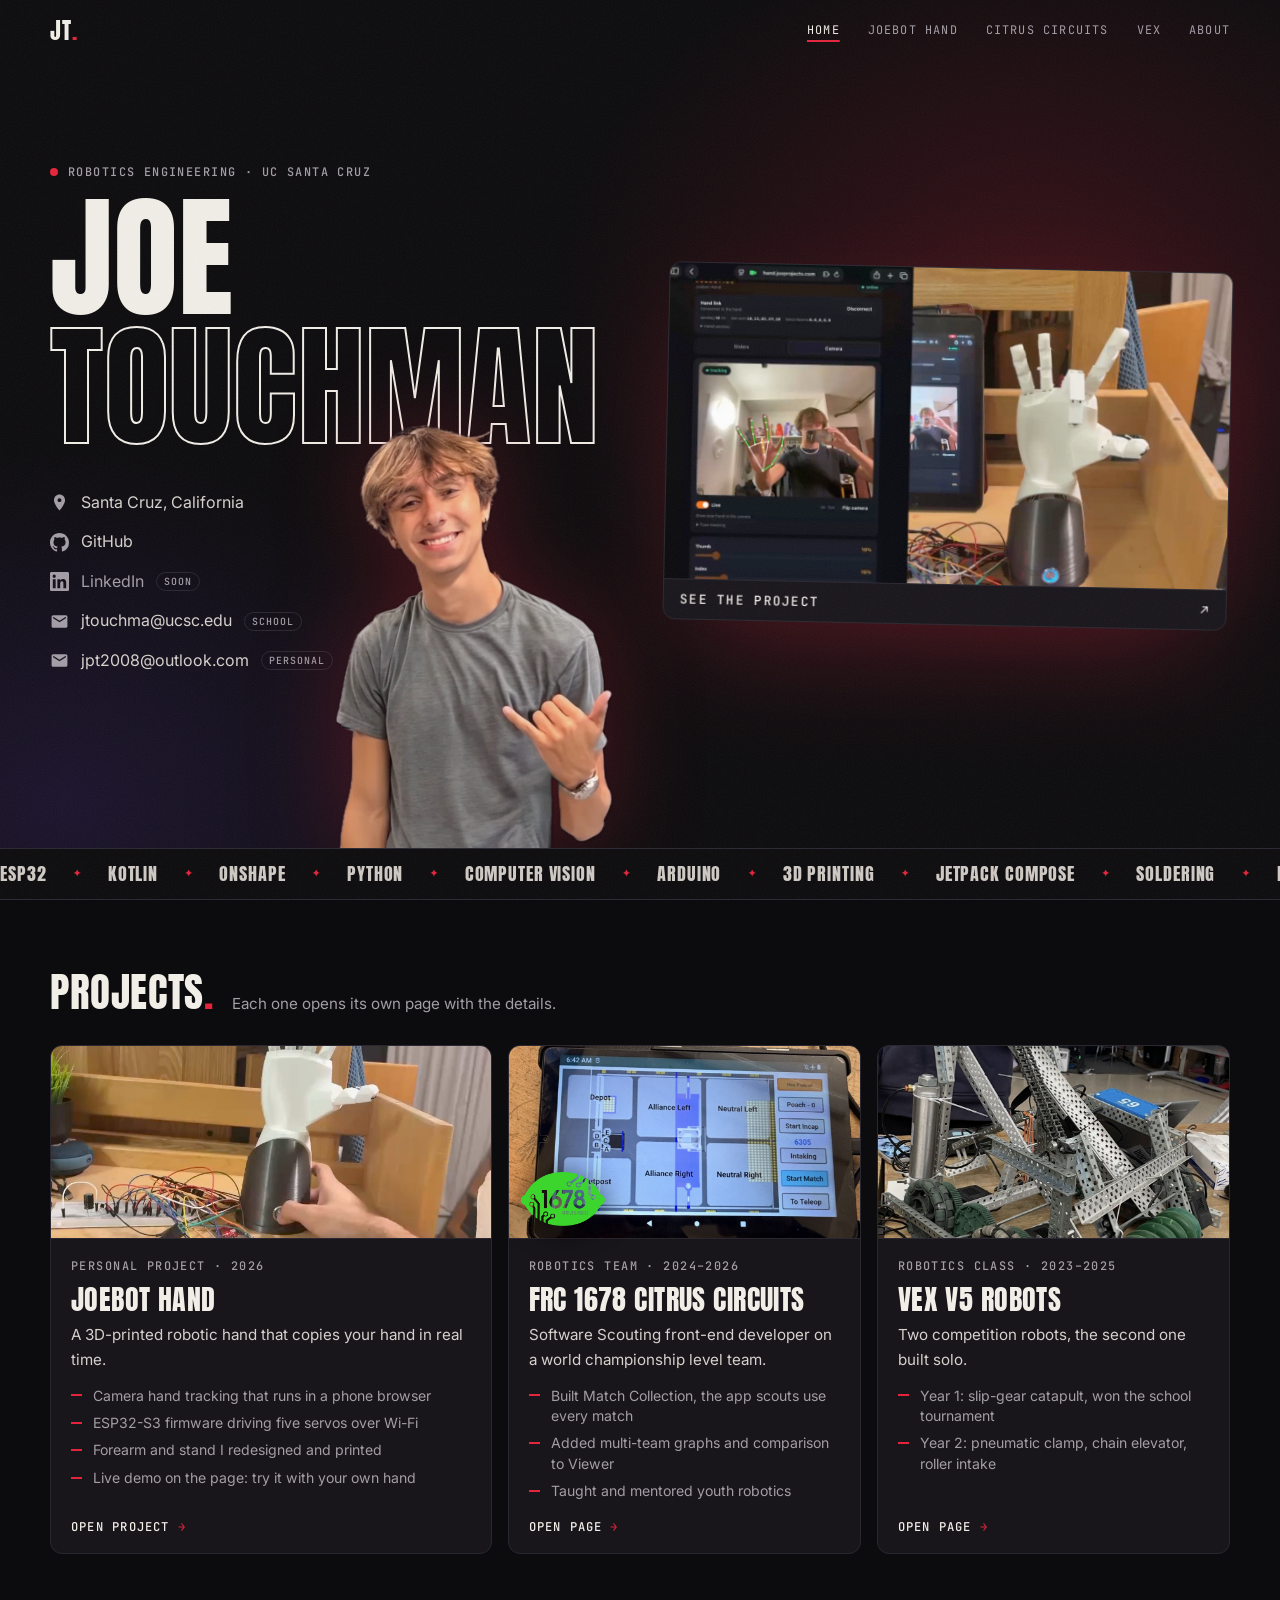
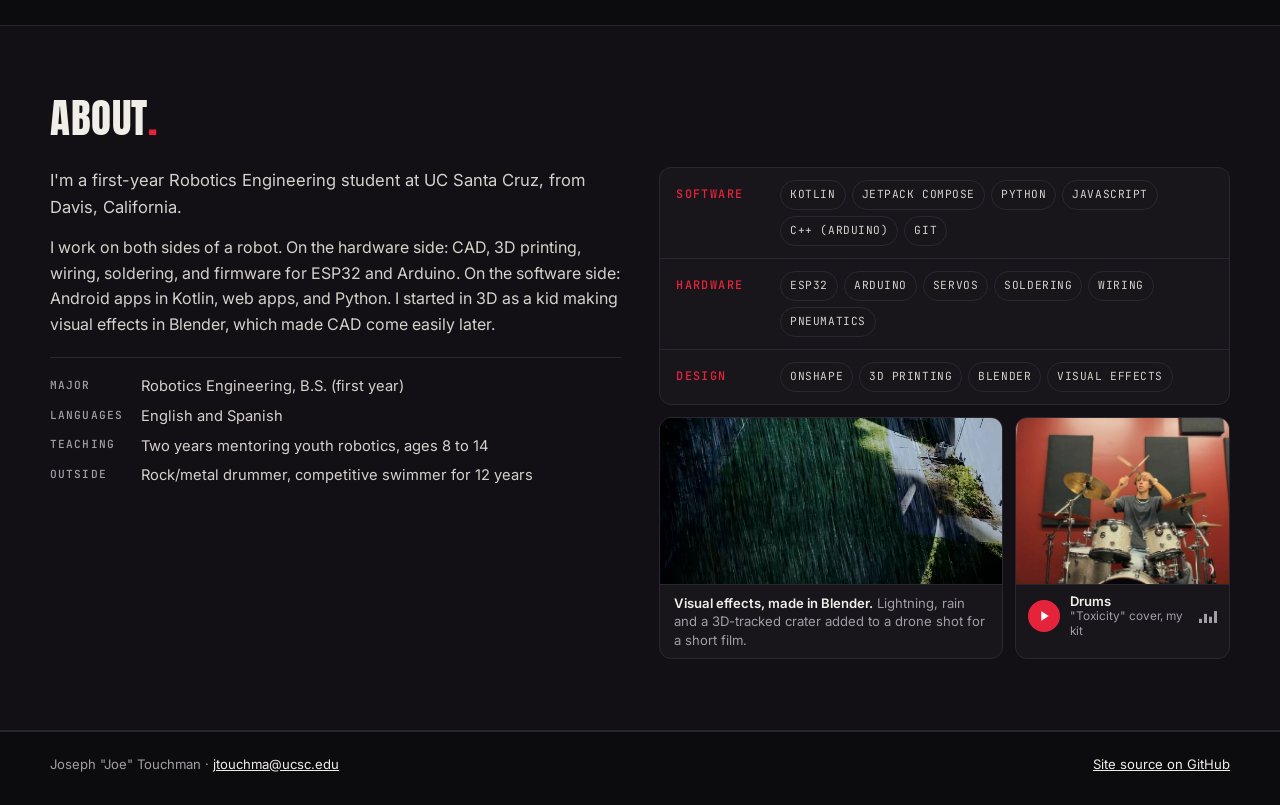
==== commit bc96b54d: "Hand page wiring section and clearer credit, drum clip player, Home link - Joebot Hand: keep only th" ====
--- a/index.html
+++ b/index.html
@@ -25,10 +25,11 @@
   <header class="nav" id="nav">
     <a class="nav__logo" href="index.html" aria-label="Joe Touchman, home">JT<span>.</span></a>
     <nav class="nav__links" aria-label="Pages">
-      <a href="hand.html">JoebotHand</a>
+      <a href="index.html" class="is-active">Home</a>
+      <a href="hand.html">Joebot Hand</a>
       <a href="citrus.html">Citrus Circuits</a>
       <a href="vex.html">VEX</a>
-      <a href="#about">About</a>
+      <a href="#about" class="hide-s">About</a>
     </nav>
   </header>
 
@@ -105,7 +106,7 @@
             </div>
             <div class="pcard__body">
               <span class="tag">Personal project · 2026</span>
-              <h3>JoebotHand</h3>
+              <h3>Joebot Hand</h3>
               <p>A 3D-printed robotic hand that copies your hand in real time.</p>
               <ul class="ticks">
                 <li>Camera hand tracking that runs in a phone browser</li>
@@ -140,7 +141,7 @@
               <img src="assets/img/vex-y2.jpg" loading="lazy" width="1000" height="1204" alt="A VEX V5 robot with a chain elevator and a pneumatic cylinder.">
             </div>
             <div class="pcard__body">
-              <span class="tag">Robotics class · 2 years</span>
+              <span class="tag">Robotics class · 2023–2025</span>
               <h3>VEX V5 robots</h3>
               <p>Two competition robots, the second one built solo.</p>
               <ul class="ticks">
@@ -165,15 +166,11 @@
           <div class="about__text">
             <p class="lead">I'm a first-year Robotics Engineering student at UC Santa Cruz, from Davis, California.</p>
             <p>I work on both sides of a robot. On the hardware side: CAD, 3D printing, wiring, soldering, and firmware for ESP32 and Arduino. On the software side: Android apps in Kotlin, web apps, and Python. I started in 3D as a kid making visual effects in Blender, which made CAD come easily later.</p>
-            <div class="looking">
-              <span class="tag tag--hot">Looking for</span>
-              <p>An undergraduate position in a robotics research lab at UC Santa Cruz.</p>
-            </div>
             <dl class="facts">
               <dt>Major</dt><dd>Robotics Engineering, B.S. (first year)</dd>
               <dt>Languages</dt><dd>English and Spanish</dd>
               <dt>Teaching</dt><dd>Two years mentoring youth robotics, ages 8 to 14</dd>
-              <dt>Outside</dt><dd>Drummer in a rock band, competitive swimmer for three years</dd>
+              <dt>Outside</dt><dd>Rock/metal drummer, competitive swimmer for 12 years</dd>
             </dl>
           </div>
 
@@ -188,11 +185,18 @@
                 <video class="loop" muted loop playsinline preload="none" poster="assets/video/vfx-lightning.jpg" aria-label="A drone shot of me being struck by computer-generated lightning in the rain.">
                   <source src="assets/video/vfx-lightning.mp4" type="video/mp4">
                 </video>
-                <figcaption><b>Visual effects.</b> Lightning, rain and a 3D-tracked crater I added to a drone shot for a short film.</figcaption>
+                <figcaption><b>Visual effects, made in Blender.</b> Lightning, rain and a 3D-tracked crater added to a drone shot for a short film.</figcaption>
               </figure>
               <figure class="frame offclock__drums">
                 <img src="assets/img/drums.jpg" loading="lazy" width="900" height="1125" alt="Joe playing a drum kit.">
-                <figcaption><b>Drums</b><span class="eq" aria-hidden="true"><i></i><i></i><i></i><i></i></span></figcaption>
+                <figcaption class="player">
+                  <button class="player__btn" type="button" data-audio="assets/audio/toxicity-drums.m4a" aria-label="Play drum clip">
+                    <svg class="i-play" viewBox="0 0 24 24" aria-hidden="true"><path d="M8 5v14l11-7z"/></svg>
+                    <svg class="i-pause" viewBox="0 0 24 24" aria-hidden="true"><path d="M6 5h4v14H6zm8 0h4v14h-4z"/></svg>
+                  </button>
+                  <span class="player__label"><b>Drums</b><small>"Toxicity" cover, my kit</small></span>
+                  <span class="eq" aria-hidden="true"><i></i><i></i><i></i><i></i></span>
+                </figcaption>
               </figure>
             </div>
           </div>
--- a/css/style.css
+++ b/css/style.css
@@ -95,6 +95,7 @@
 .chips span, .chips li { font-family: var(--mono); font-size: .7rem; letter-spacing: .05em; text-transform: uppercase; padding: 5px 9px; border: 1px solid var(--line); border-radius: 999px; color: var(--soft); white-space: nowrap; }
 .ticks { display: grid; gap: 7px; }
 .ticks li { position: relative; padding-left: 22px; color: var(--soft); font-size: .94rem; line-height: 1.45; }
+.ticks li b { color: var(--text); font-weight: 600; }
 .ticks li::before { content: ""; position: absolute; left: 0; top: .62em; width: 11px; height: 2px; background: var(--accent); }
 
 /* ---------- nav ---------- */
@@ -212,10 +213,7 @@
 /* ---------- home: about ---------- */
 .about { display: grid; grid-template-columns: minmax(0, 1fr) minmax(0, 1fr); gap: var(--gap); align-items: start; }
 .about__text p { color: var(--soft); }
-.looking { margin: 1.1em 0 1.2em; padding: 14px 18px; border: 1px solid rgba(229, 36, 59, .45); border-radius: var(--radius); background: var(--accent-soft); }
-.looking .tag { margin-bottom: .35em; }
-.looking p:last-child { margin: 0; color: var(--text); }
-.facts { display: grid; grid-template-columns: auto 1fr; gap: 6px 18px; font-size: .92rem; }
+.facts { margin-top: 1.3em; padding-top: 1.2em; border-top: 1px solid var(--line); display: grid; grid-template-columns: auto 1fr; gap: 6px 18px; font-size: .92rem; }
 .facts dt { font: 500 .7rem var(--mono); letter-spacing: .1em; text-transform: uppercase; color: var(--muted); padding-top: .25em; }
 .facts dd { color: var(--soft); }
 .toolbox { border: 1px solid var(--line); border-radius: var(--radius); background: var(--surface); }
@@ -226,9 +224,20 @@
 .offclock .frame { display: flex; flex-direction: column; }
 .offclock video, .offclock img { width: 100%; height: clamp(130px, 13vw, 170px); object-fit: cover; }
 .offclock__drums img { object-position: 50% 38%; }
-.eq { display: inline-flex; gap: 2px; align-items: flex-end; height: 11px; margin-left: 6px; vertical-align: -1px; }
-.eq i { width: 3px; height: 100%; background: var(--accent); animation: eq 1s ease-in-out infinite; transform-origin: bottom; }
-.eq i:nth-child(2) { animation-delay: -.3s; } .eq i:nth-child(3) { animation-delay: -.6s; } .eq i:nth-child(4) { animation-delay: -.15s; }
+/* drum clip player: the bars only move while the clip plays */
+.frame figcaption.player { display: flex; align-items: center; gap: 10px; padding: 8px 12px; }
+.player__btn { flex: none; width: 32px; height: 32px; display: grid; place-items: center; padding: 0; border: 0; border-radius: 50%; background: var(--accent); cursor: pointer; transition: transform .2s, background .2s; }
+.player__btn:hover { transform: scale(1.08); background: #ff3049; }
+.player__btn svg { width: 16px; height: 16px; fill: #fff; }
+.player__btn .i-pause, .is-playing .player__btn .i-play { display: none; }
+.is-playing .player__btn .i-pause { display: block; }
+.player__label { flex: 1; min-width: 0; display: flex; flex-direction: column; line-height: 1.25; }
+.player__label small { font-size: .74rem; color: var(--muted); }
+.eq { flex: none; display: inline-flex; gap: 2px; align-items: flex-end; height: 14px; }
+.eq i { width: 3px; height: 100%; background: var(--muted); transform-origin: bottom; transform: scaleY(.3); }
+.eq i:nth-child(2) { transform: scaleY(.65); } .eq i:nth-child(3) { transform: scaleY(.45); } .eq i:nth-child(4) { transform: scaleY(.85); }
+.is-playing .eq i { background: var(--accent); animation: eq .5s ease-in-out infinite; }
+.is-playing .eq i:nth-child(2) { animation-delay: -.3s; } .is-playing .eq i:nth-child(3) { animation-delay: -.12s; } .is-playing .eq i:nth-child(4) { animation-delay: -.4s; }
 @keyframes eq { 0%, 100% { transform: scaleY(.25); } 50% { transform: scaleY(1); } }
 
 /* ---------- project pages ---------- */
@@ -279,7 +288,18 @@
 .steps li b { color: var(--text); font-weight: 600; }
 .steps li::before { content: counter(s); position: absolute; left: 0; top: 0; width: 26px; height: 26px; display: grid; place-items: center; border: 1px solid var(--line); border-radius: 50%; font: 500 .74rem var(--mono); color: var(--text); }
 .steps li:last-child::before { background: var(--accent); border-color: var(--accent); color: #fff; }
-.credit { font-size: .86rem; color: var(--muted); border-top: 1px solid var(--line); padding-top: 1em; margin: 1.3em 0 0; }
+.schematic { background: #fff; }
+.schematic img { padding: 10px; }
+.schematic figcaption { background: var(--surface); }
+.schematic figcaption a { color: var(--text); }
+.creditbox { display: grid; grid-template-columns: minmax(0, 1fr) minmax(0, 1fr); border: 1px solid var(--line); border-radius: var(--radius); background: var(--surface); overflow: hidden; }
+.creditbox > div { padding: 18px 22px; }
+.creditbox > div:first-child { border-right: 1px solid var(--line); }
+.creditbox > div:last-child { background: linear-gradient(180deg, var(--accent-soft), transparent 80%); }
+.creditbox h4 { color: var(--text); }
+.creditbox > div:last-child h4 { color: var(--accent); }
+.creditbox p { color: var(--soft); margin: 0; }
+.creditbox a { color: var(--text); text-decoration-color: var(--accent); text-underline-offset: 3px; }
 .results { display: flex; flex-wrap: wrap; gap: 8px; margin-top: 1em; }
 
 /* pipeline diagram */
@@ -346,7 +366,8 @@
 
 /* ---------- responsive ---------- */
 @media (max-width: 980px) {
-  .hero__grid, .about, .page__head, .split, .split--wide, .demo, .robot { grid-template-columns: 1fr; }
+  .hero__grid, .about, .page__head, .split, .split--wide, .demo, .robot, .creditbox { grid-template-columns: 1fr; }
+  .creditbox > div:first-child { border-right: 0; border-bottom: 1px solid var(--line); }
   .hero { min-height: 0; }
   .hero__grid { align-content: start; }
   .hero__text { justify-content: flex-start; padding-top: 28px; }
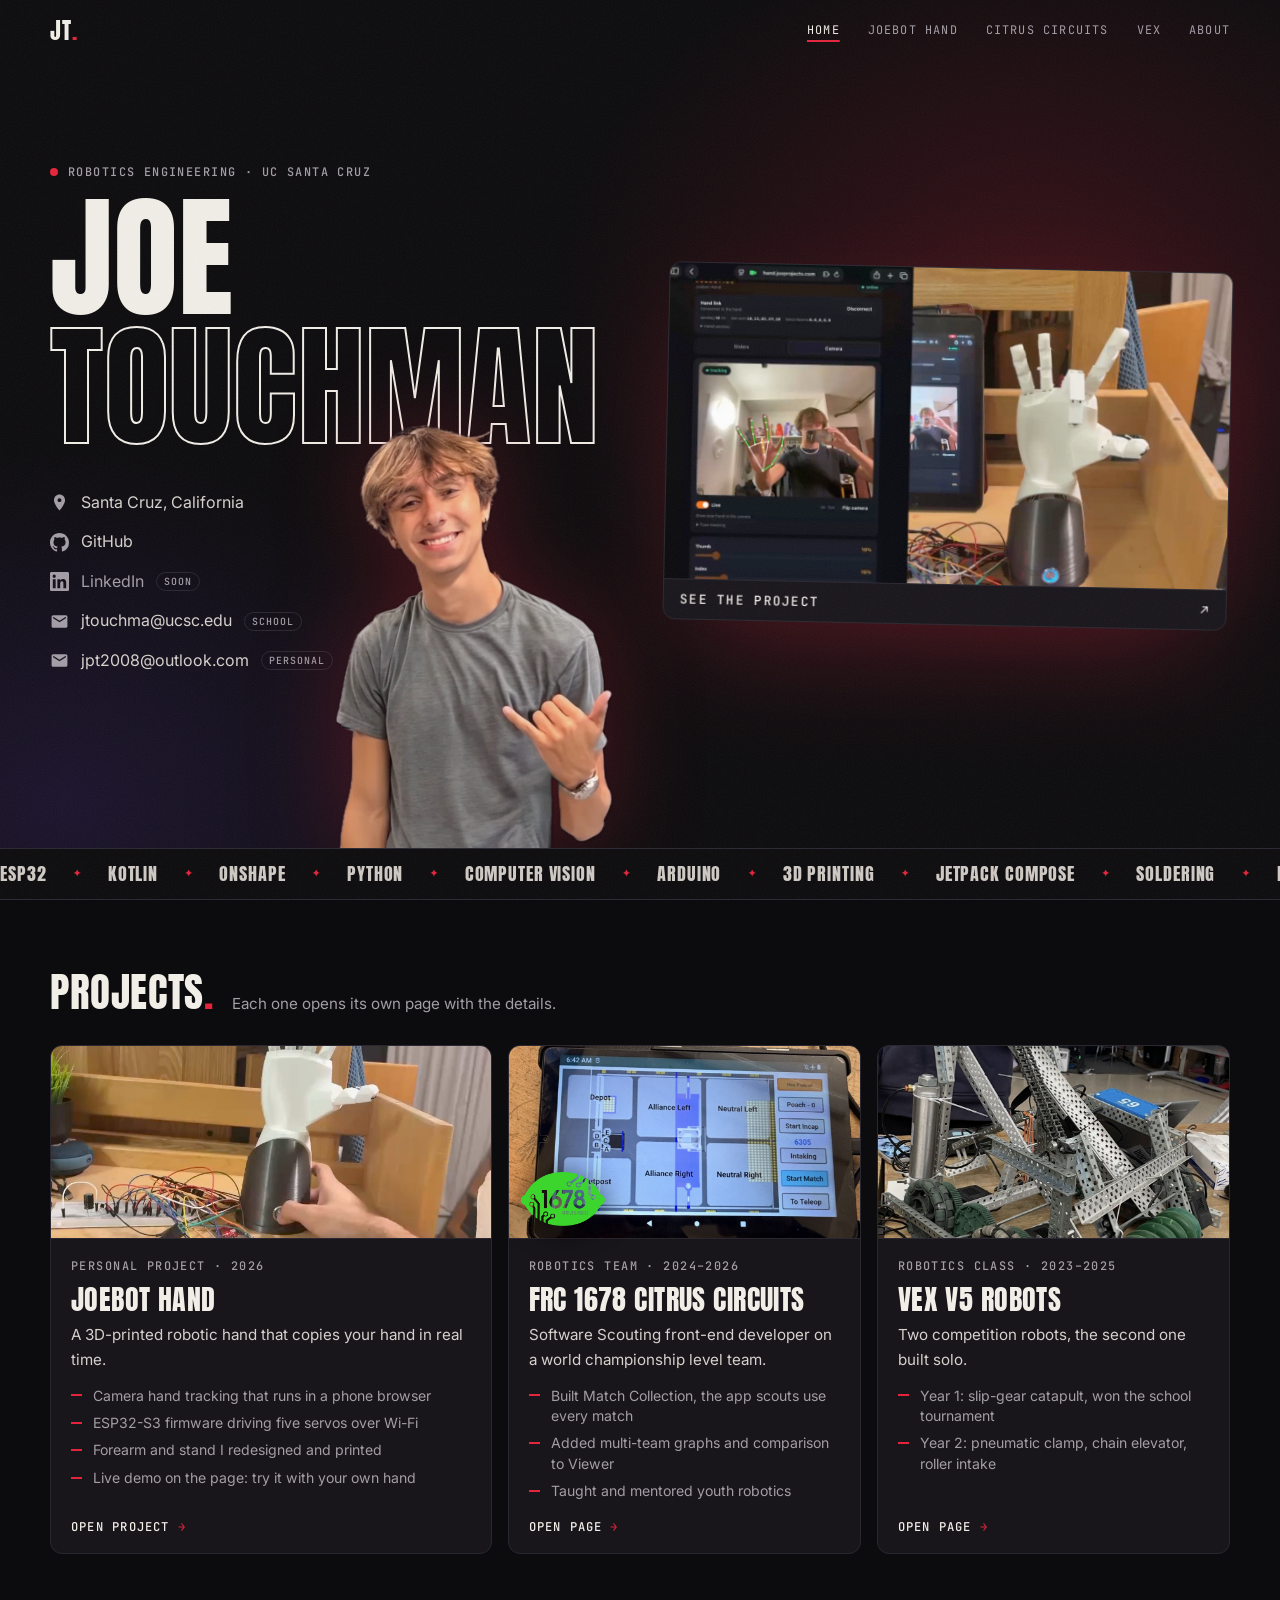
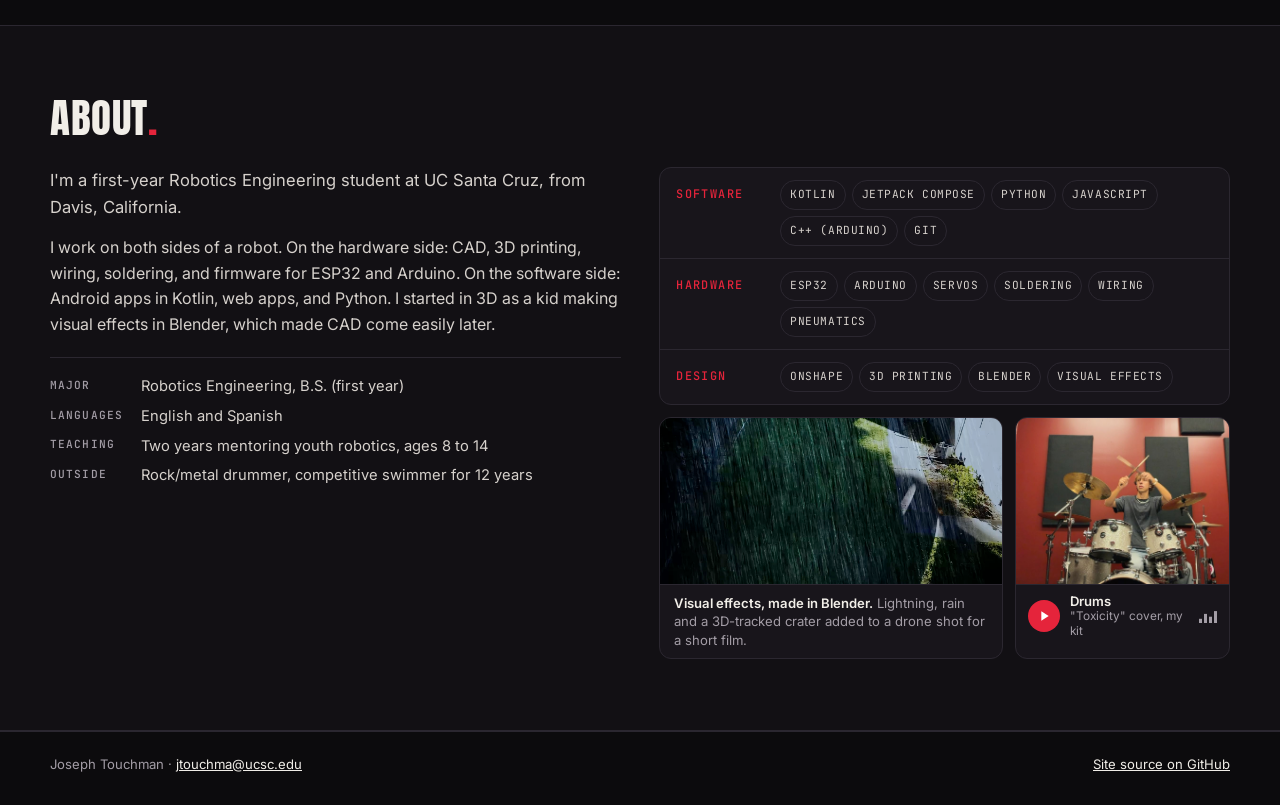
==== commit ec1f6187: "Citrus page fixes, shorter demo status text, footer name - Citrus: three seasons, drop subteam size," ====
--- a/index.html
+++ b/index.html
@@ -207,7 +207,7 @@
 
   <footer class="footer">
     <div class="wrap">
-      <p>Joseph "Joe" Touchman · <a href="mailto:jtouchma@ucsc.edu">jtouchma@ucsc.edu</a></p>
+      <p>Joseph Touchman · <a href="mailto:jtouchma@ucsc.edu">jtouchma@ucsc.edu</a></p>
       <p><a href="https://github.com/JoeTouchman/joetouchman.com" target="_blank" rel="noopener">Site source on GitHub</a></p>
     </div>
   </footer>
--- a/css/style.css
+++ b/css/style.css
@@ -125,6 +125,7 @@
 .frame > img, .frame > video { width: 100%; }
 .frame figcaption { padding: 9px 14px; font-size: .82rem; color: var(--muted); border-top: 1px solid var(--line); line-height: 1.4; }
 .frame figcaption b { color: var(--text); font-weight: 600; }
+.credit-line { display: block; margin-top: 2px; font: 500 .66rem var(--mono); letter-spacing: .08em; text-transform: uppercase; color: var(--muted); opacity: .8; }
 
 /* ---------- hero ---------- */
 .hero { position: relative; min-height: 100svh; display: flex; flex-direction: column; padding-top: 72px; overflow: hidden; }
@@ -329,8 +330,13 @@
 .demo__cam { flex: 1 1 50%; }
 .demo__cam[hidden] { display: none; }
 .demo__cam canvas { width: 100%; }
-.demo__robot { flex: 1 1 50%; max-width: 300px; }
-.demo__robot canvas { width: 100%; }
+.demo__robot { flex: 1 1 50%; max-width: 400px; }
+.demo__view { position: relative; aspect-ratio: 13 / 14; }
+.demo__view canvas { position: absolute; inset: 0; width: 100%; height: 100%; }
+.demo__view canvas[hidden] { display: none; }
+.demo__view canvas.gl { cursor: grab; }
+.demo__view canvas.gl:active { cursor: grabbing; }
+.demo__hint { margin: 2px 0 8px; text-align: center; font: 500 .66rem var(--mono); letter-spacing: .1em; text-transform: uppercase; color: var(--muted); }
 .bars { display: grid; gap: 5px; margin-top: 4px; }
 .bars li { display: grid; grid-template-columns: 54px 1fr 38px; gap: 10px; align-items: center; font-family: var(--mono); font-size: .68rem; color: var(--muted); text-transform: uppercase; letter-spacing: .06em; }
 .bars i { height: 5px; border-radius: 3px; background: var(--line); overflow: hidden; }
@@ -405,7 +411,7 @@
   .arrow::after { right: -4px; top: auto; bottom: -1px; border: 5px solid transparent; border-top-color: var(--muted); }
   .demo__stage { flex-direction: column; }
   .demo__cam { width: 100%; }
-  .demo__robot { max-width: 260px; width: 100%; }
+  .demo__robot { max-width: 320px; width: 100%; }
   .gallery img { height: 220px; }
   .roles li { grid-template-columns: 1fr; }
   .roles em { grid-row: auto; grid-column: 1; }
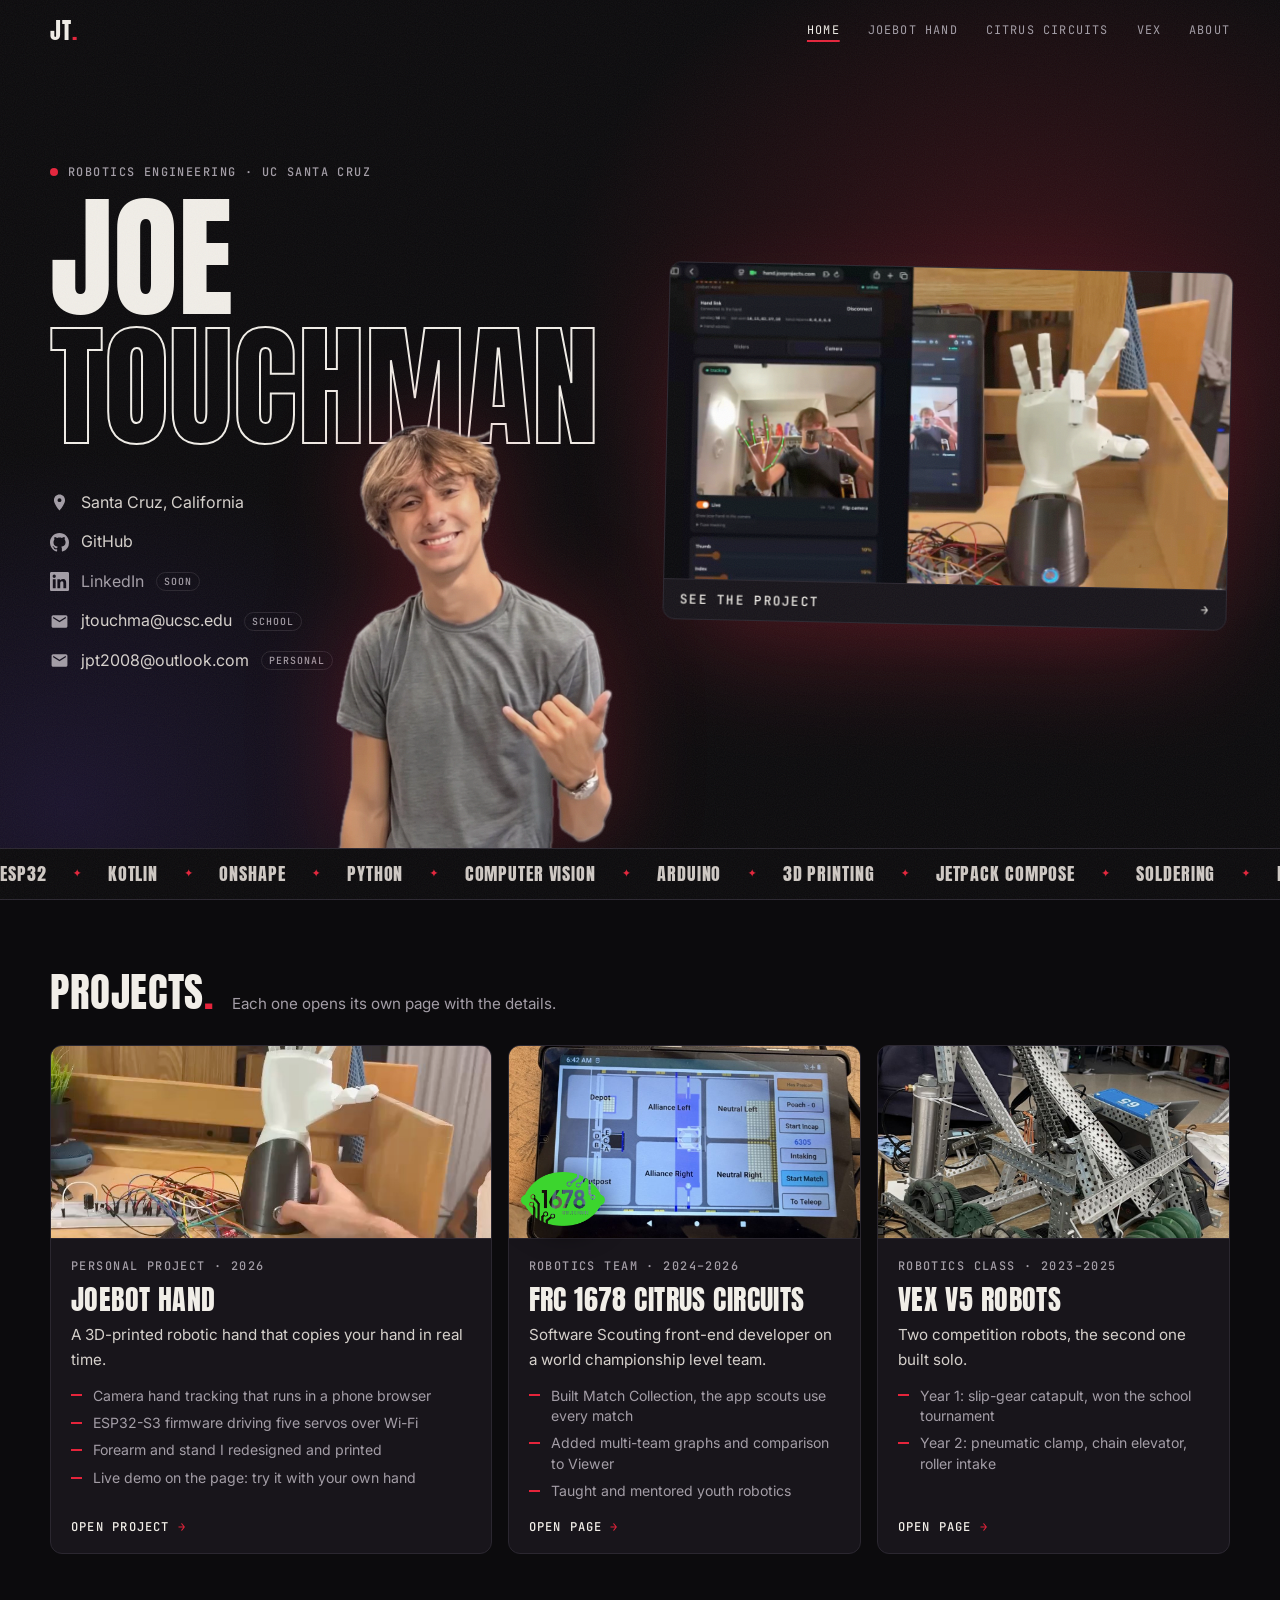
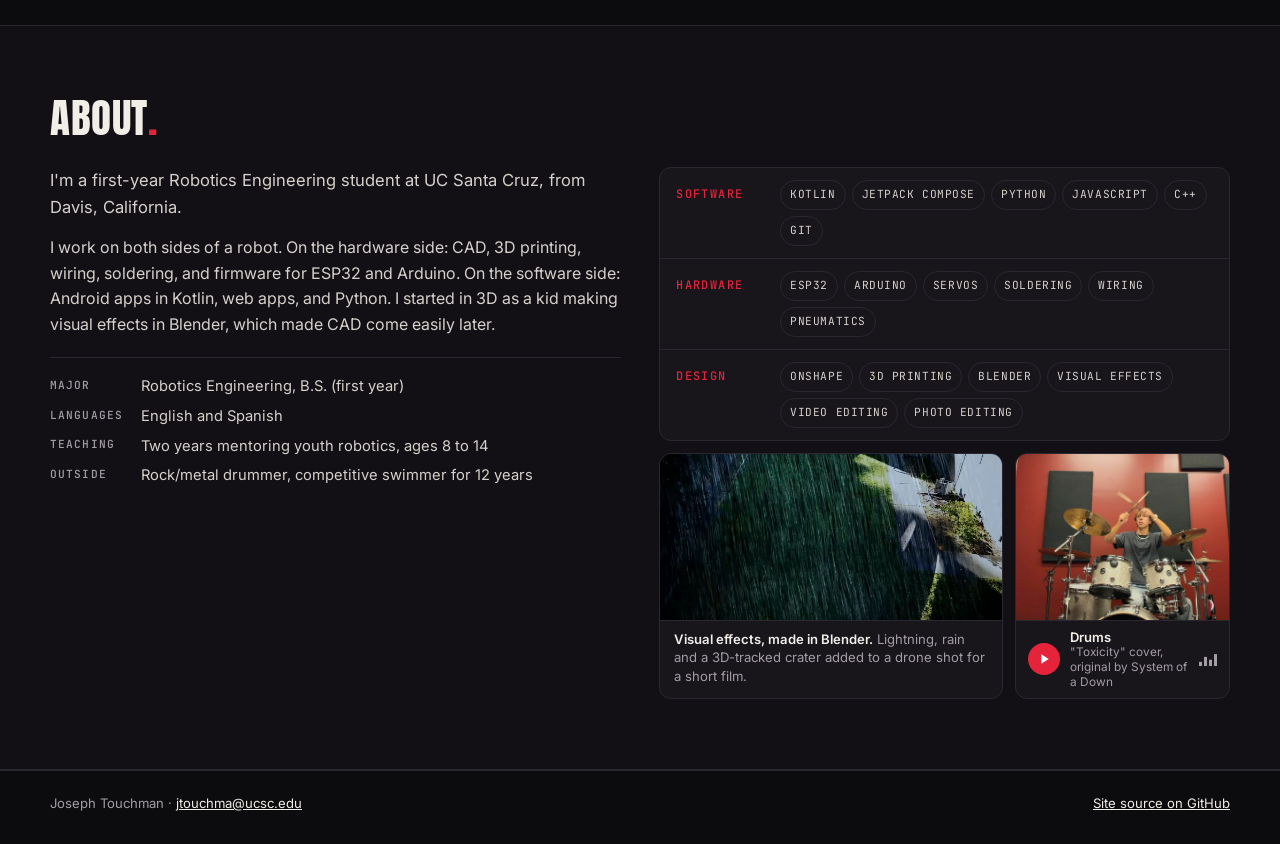
==== commit 4f4a1786: "New portrait, about and drum caption tweaks, hand page link fixes" ====
--- a/index.html
+++ b/index.html
@@ -77,7 +77,7 @@
                  aria-label="Left: a phone app tracking my hand through its camera. Right: the robotic hand copying the same pose.">
             <source src="assets/video/hand-hero.mp4" type="video/mp4">
           </video>
-          <figcaption><a href="https://github.com/JoeTouchman/JoebotHand" target="_blank" rel="noopener">See the project <span aria-hidden="true">↗</span></a></figcaption>
+          <figcaption><a href="hand.html">See the project <span aria-hidden="true">→</span></a></figcaption>
         </figure>
       </div>
 
@@ -176,9 +176,9 @@
 
           <div>
             <div class="toolbox">
-              <div><h4>Software</h4><ul class="chips"><li>Kotlin</li><li>Jetpack Compose</li><li>Python</li><li>JavaScript</li><li>C++ (Arduino)</li><li>Git</li></ul></div>
+              <div><h4>Software</h4><ul class="chips"><li>Kotlin</li><li>Jetpack Compose</li><li>Python</li><li>JavaScript</li><li>C++</li><li>Git</li></ul></div>
               <div><h4>Hardware</h4><ul class="chips"><li>ESP32</li><li>Arduino</li><li>Servos</li><li>Soldering</li><li>Wiring</li><li>Pneumatics</li></ul></div>
-              <div><h4>Design</h4><ul class="chips"><li>Onshape</li><li>3D printing</li><li>Blender</li><li>Visual effects</li></ul></div>
+              <div><h4>Design</h4><ul class="chips"><li>Onshape</li><li>3D printing</li><li>Blender</li><li>Visual effects</li><li>Video editing</li><li>Photo editing</li></ul></div>
             </div>
             <div class="offclock">
               <figure class="frame">
@@ -194,7 +194,7 @@
                     <svg class="i-play" viewBox="0 0 24 24" aria-hidden="true"><path d="M8 5v14l11-7z"/></svg>
                     <svg class="i-pause" viewBox="0 0 24 24" aria-hidden="true"><path d="M6 5h4v14H6zm8 0h4v14h-4z"/></svg>
                   </button>
-                  <span class="player__label"><b>Drums</b><small>"Toxicity" cover, my kit</small></span>
+                  <span class="player__label"><b>Drums</b><small>"Toxicity" cover, original by System of a Down</small></span>
                   <span class="eq" aria-hidden="true"><i></i><i></i><i></i><i></i></span>
                 </figcaption>
               </figure>
--- a/css/style.css
+++ b/css/style.css
@@ -300,7 +300,9 @@
 .creditbox h4 { color: var(--text); }
 .creditbox > div:last-child h4 { color: var(--accent); }
 .creditbox p { color: var(--soft); margin: 0; }
-.creditbox a { color: var(--text); text-decoration-color: var(--accent); text-underline-offset: 3px; }
+.creditbox a { color: var(--accent); font-weight: 600; text-decoration: none; white-space: nowrap; }
+.creditbox a::after { content: " ↗"; }
+.creditbox a:hover { text-decoration: underline; text-underline-offset: 3px; }
 .results { display: flex; flex-wrap: wrap; gap: 8px; margin-top: 1em; }
 
 /* pipeline diagram */
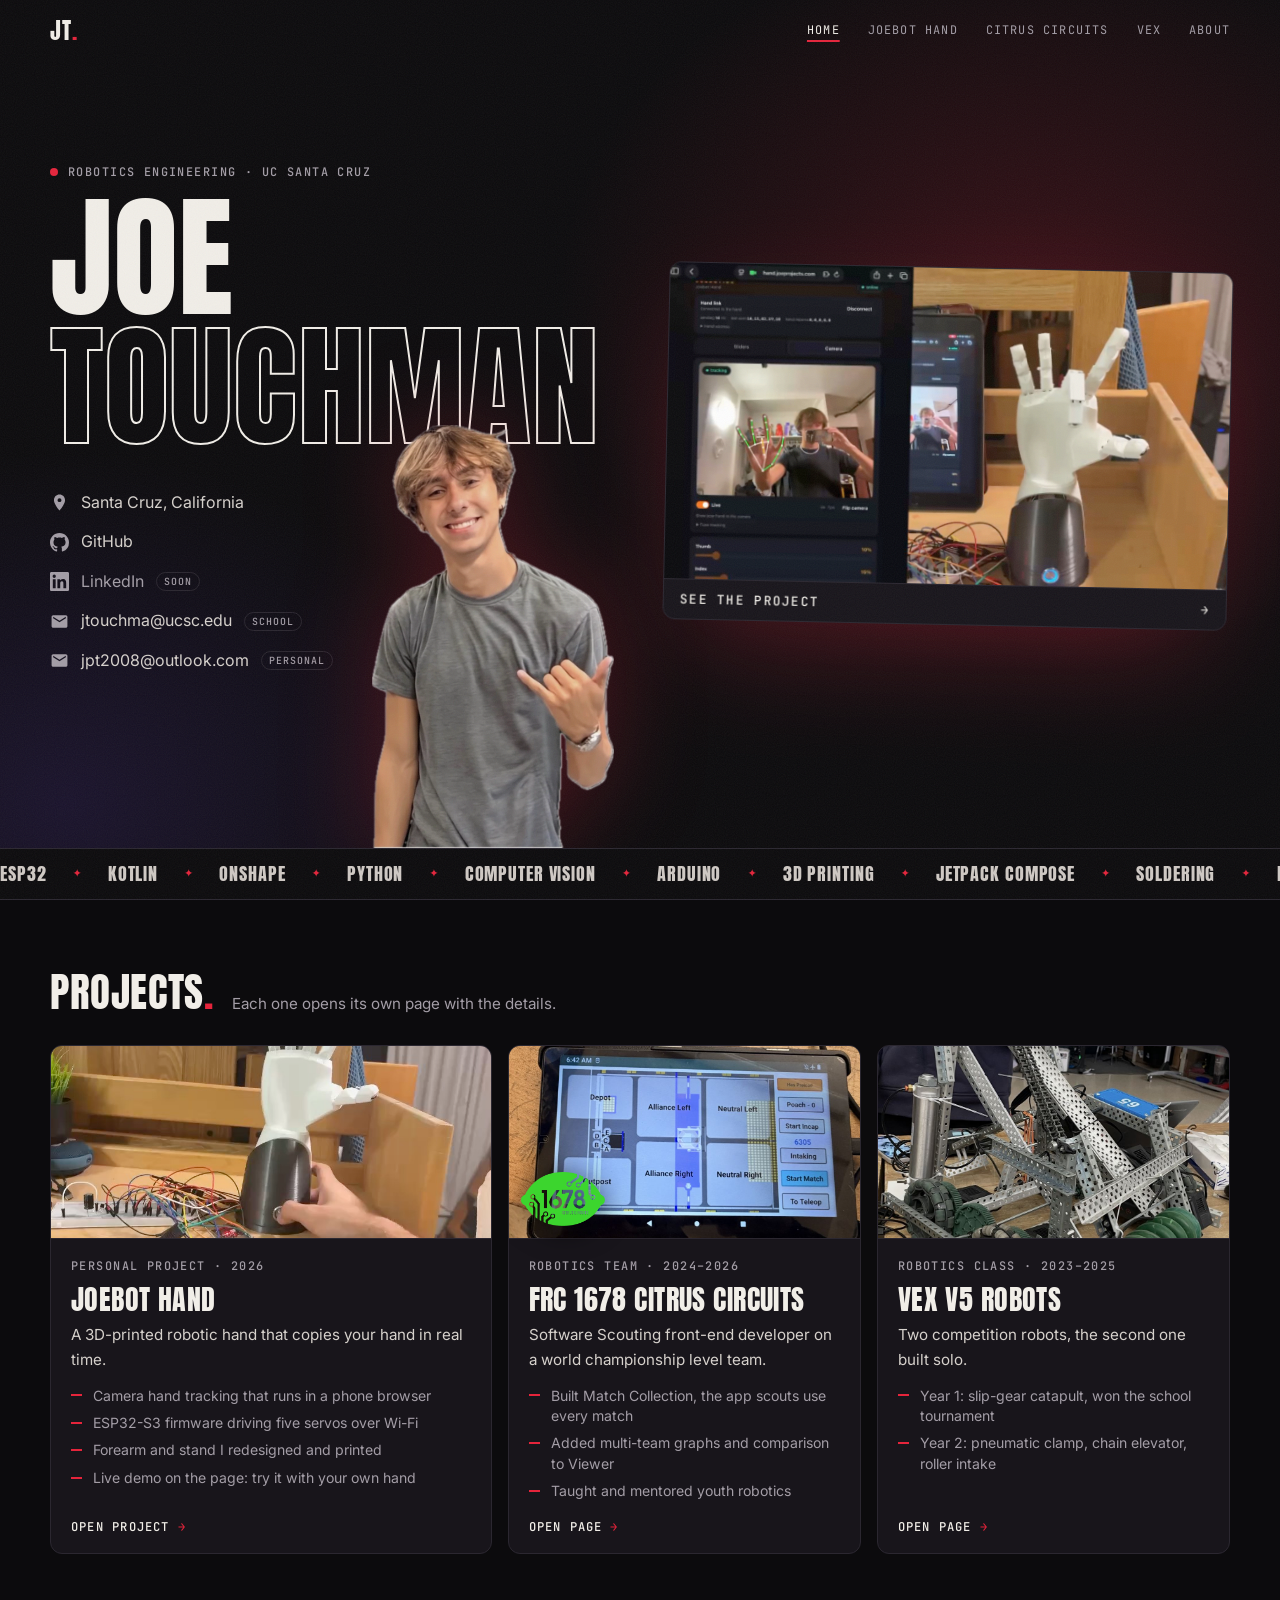
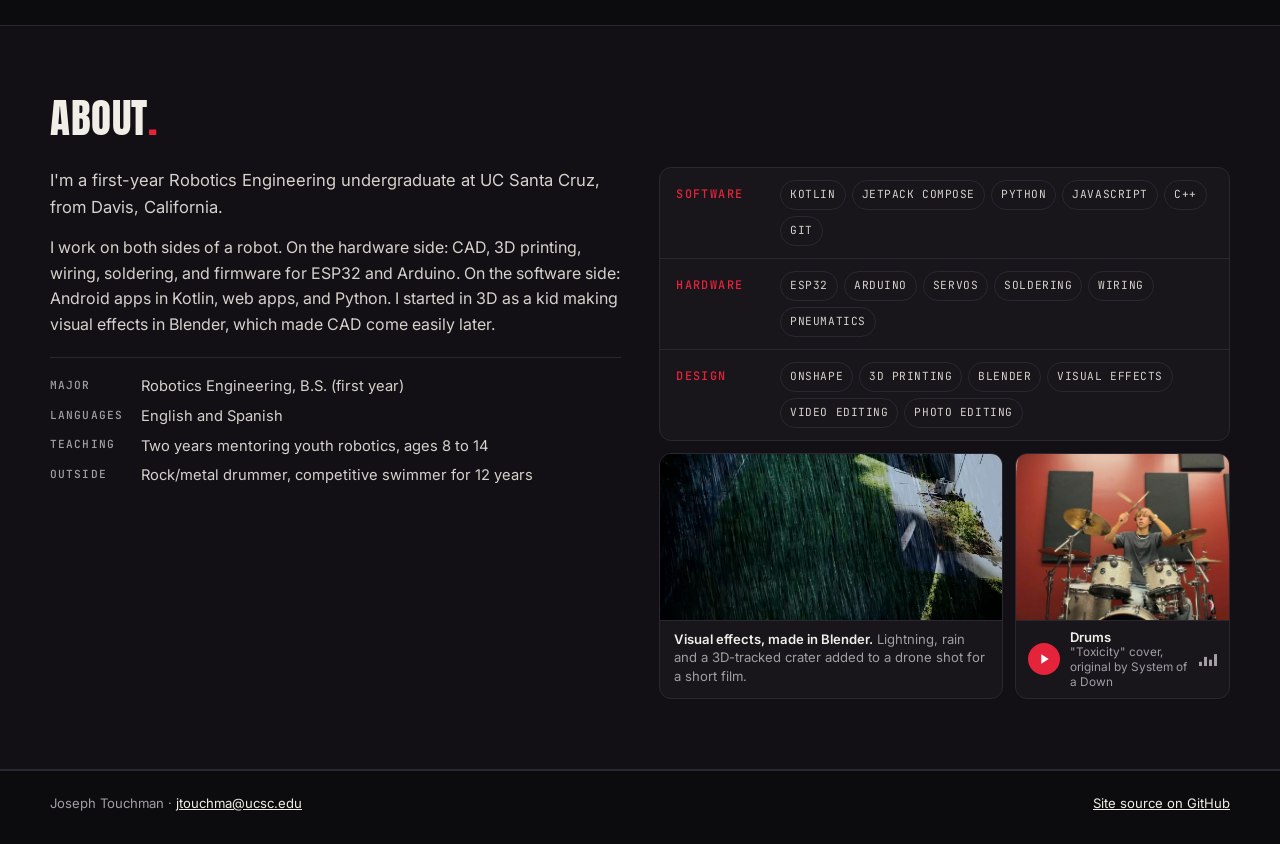
==== commit 3112dfe3: "Final portrait, VEX finalist, About link on phones, small copy edits" ====
--- a/index.html
+++ b/index.html
@@ -67,7 +67,7 @@
                 jpt2008@outlook.com <small>personal</small></a></li>
             </ul>
             <figure class="hero__portrait">
-              <img src="assets/img/portrait-cutout.webp" width="661" height="1000" alt="Joe Touchman, smiling.">
+              <img src="assets/img/portrait-cutout.webp" width="574" height="1000" alt="Joe Touchman, smiling.">
             </figure>
           </div>
         </div>
@@ -164,7 +164,7 @@
 
         <div class="about reveal">
           <div class="about__text">
-            <p class="lead">I'm a first-year Robotics Engineering student at UC Santa Cruz, from Davis, California.</p>
+            <p class="lead">I'm a first-year Robotics Engineering undergraduate at UC Santa Cruz, from Davis, California.</p>
             <p>I work on both sides of a robot. On the hardware side: CAD, 3D printing, wiring, soldering, and firmware for ESP32 and Arduino. On the software side: Android apps in Kotlin, web apps, and Python. I started in 3D as a kid making visual effects in Blender, which made CAD come easily later.</p>
             <dl class="facts">
               <dt>Major</dt><dd>Robotics Engineering, B.S. (first year)</dd>
--- a/css/style.css
+++ b/css/style.css
@@ -300,7 +300,7 @@
 .creditbox h4 { color: var(--text); }
 .creditbox > div:last-child h4 { color: var(--accent); }
 .creditbox p { color: var(--soft); margin: 0; }
-.creditbox a { color: var(--accent); font-weight: 600; text-decoration: none; white-space: nowrap; }
+.creditbox a { color: var(--accent); font-weight: 600; text-decoration: none; }
 .creditbox a::after { content: " ↗"; }
 .creditbox a:hover { text-decoration: underline; text-underline-offset: 3px; }
 .results { display: flex; flex-wrap: wrap; gap: 8px; margin-top: 1em; }
@@ -398,9 +398,8 @@
 @media (max-width: 640px) {
   .wrap { width: calc(100% - 36px); }
   .nav { padding-inline: 18px; }
-  .nav__links { gap: 14px; }
-  .nav__links a { font-size: .66rem; letter-spacing: .06em; }
-  .nav__links .hide-s { display: none; }
+  .nav__links { gap: 12px; }
+  .nav__links a { font-size: .64rem; letter-spacing: .04em; }
   .hero__name .line--outline { -webkit-text-stroke-width: 1.5px; }
   .contacts .c { font-size: .9rem; gap: 10px; }
   .contacts small { display: none; }
@@ -426,3 +425,11 @@
   .reveal, .eyebrow, .contacts, .hero__portrait, .hero__media { opacity: 1; transform: none; }
   .hero__name .line > span { transform: none; }
 }
+@media (max-width: 400px) {
+  .nav { padding-inline: 14px; }
+  .nav__links { gap: 9px; }
+  .nav__links a { letter-spacing: .02em; }
+}
+@media (max-width: 349px) {
+  .nav__links .hide-s { display: none; }
+}
